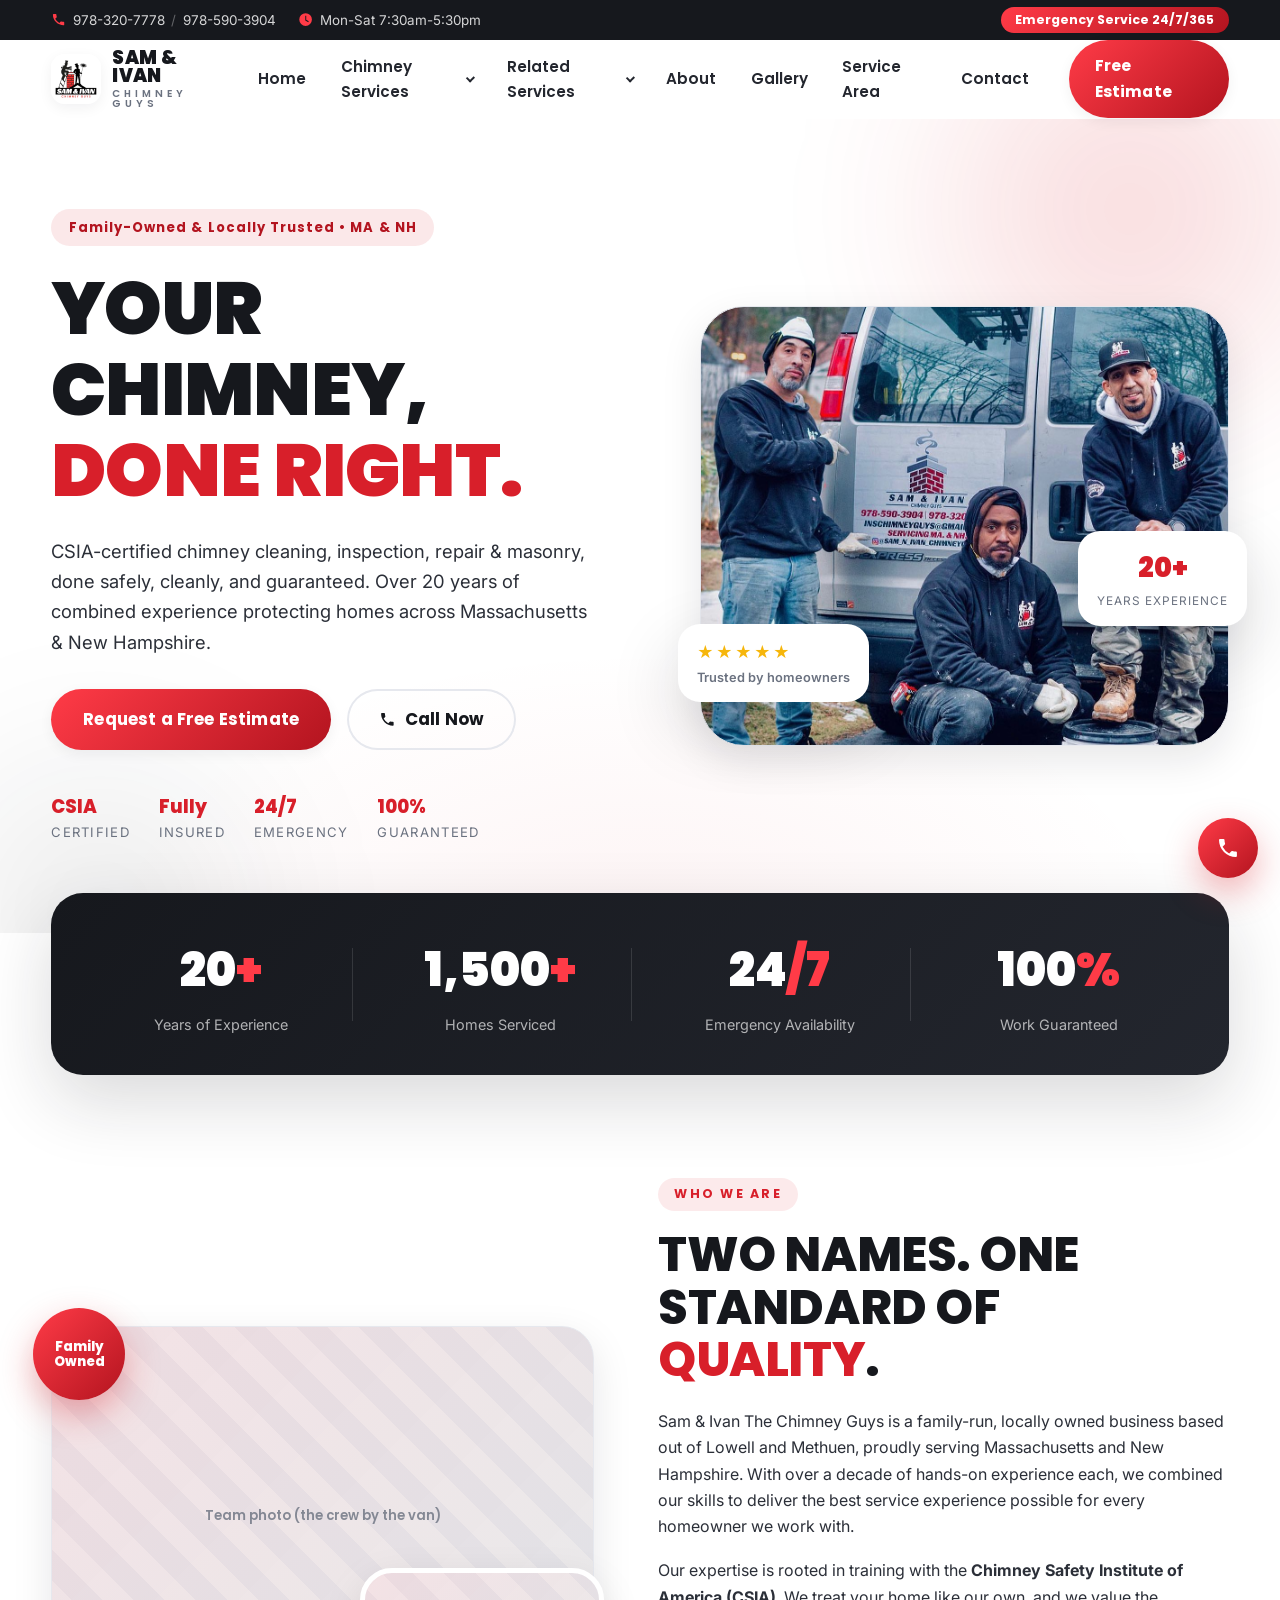
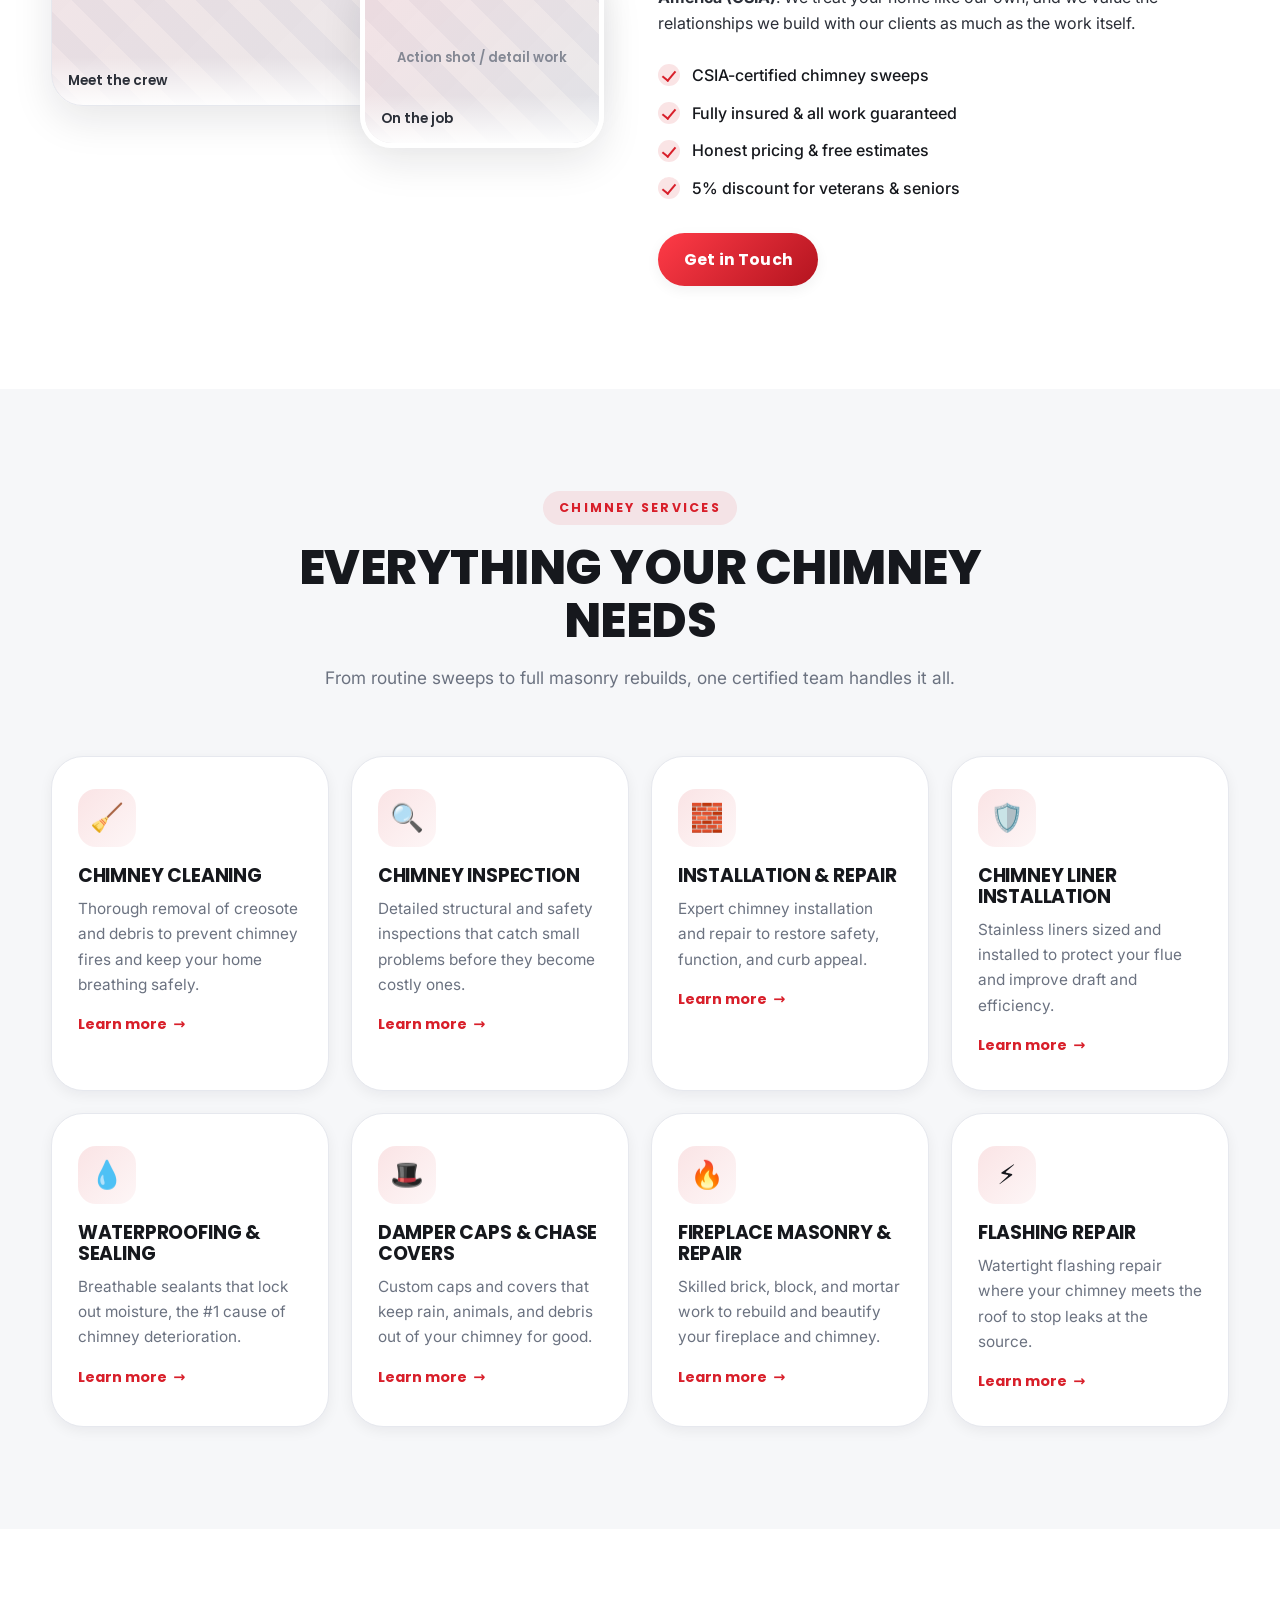
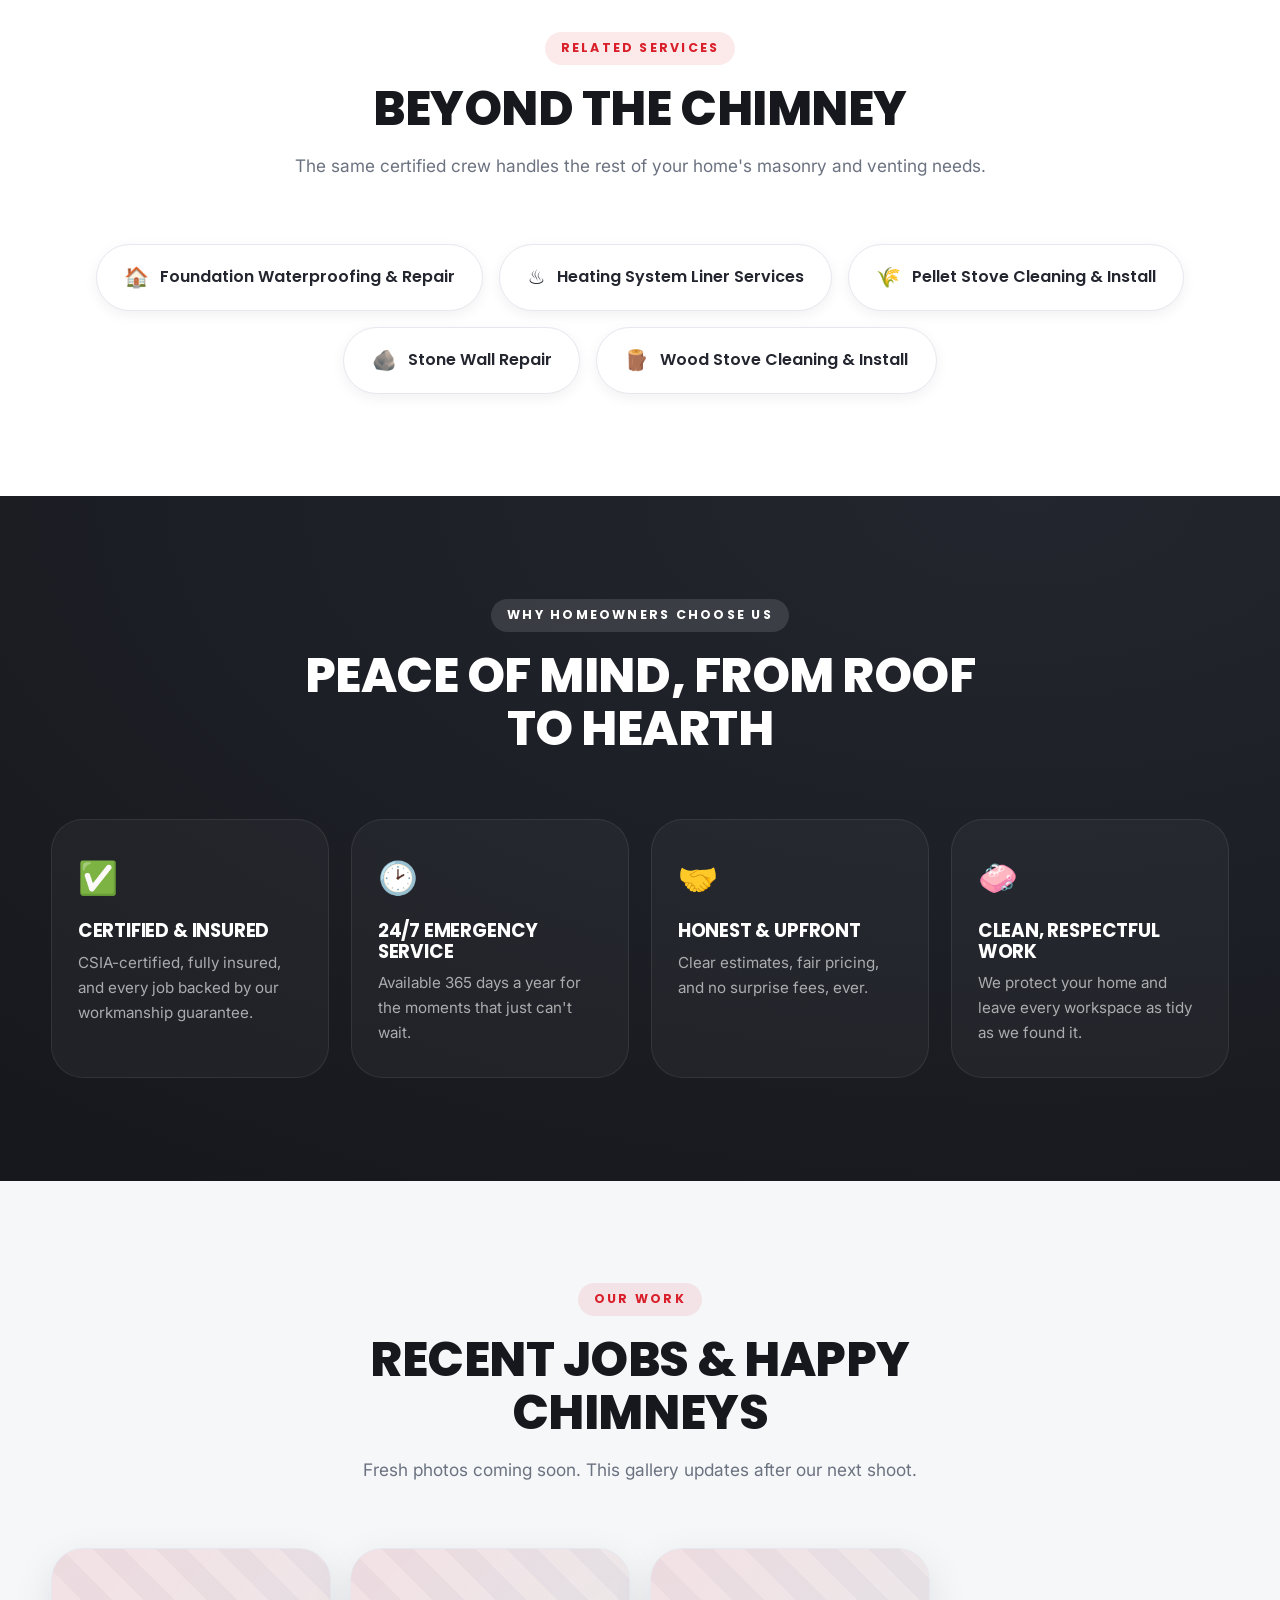
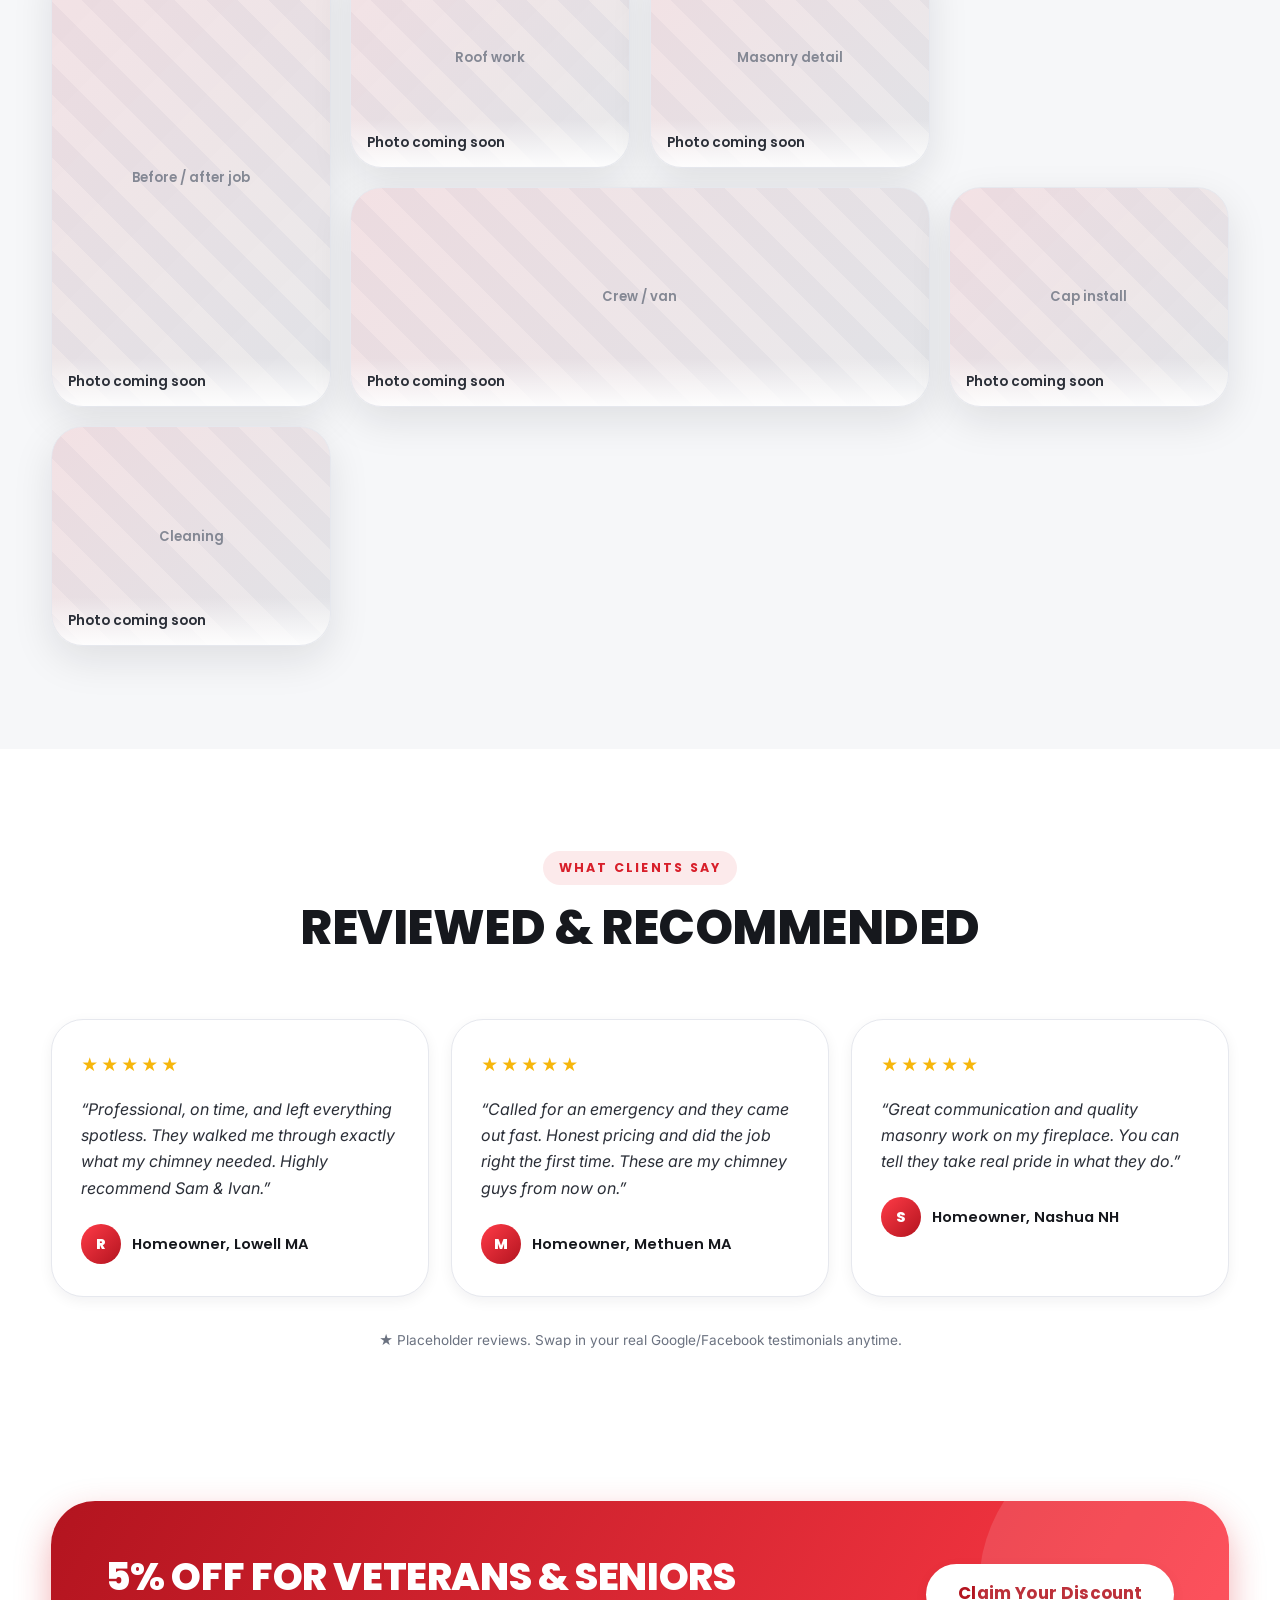
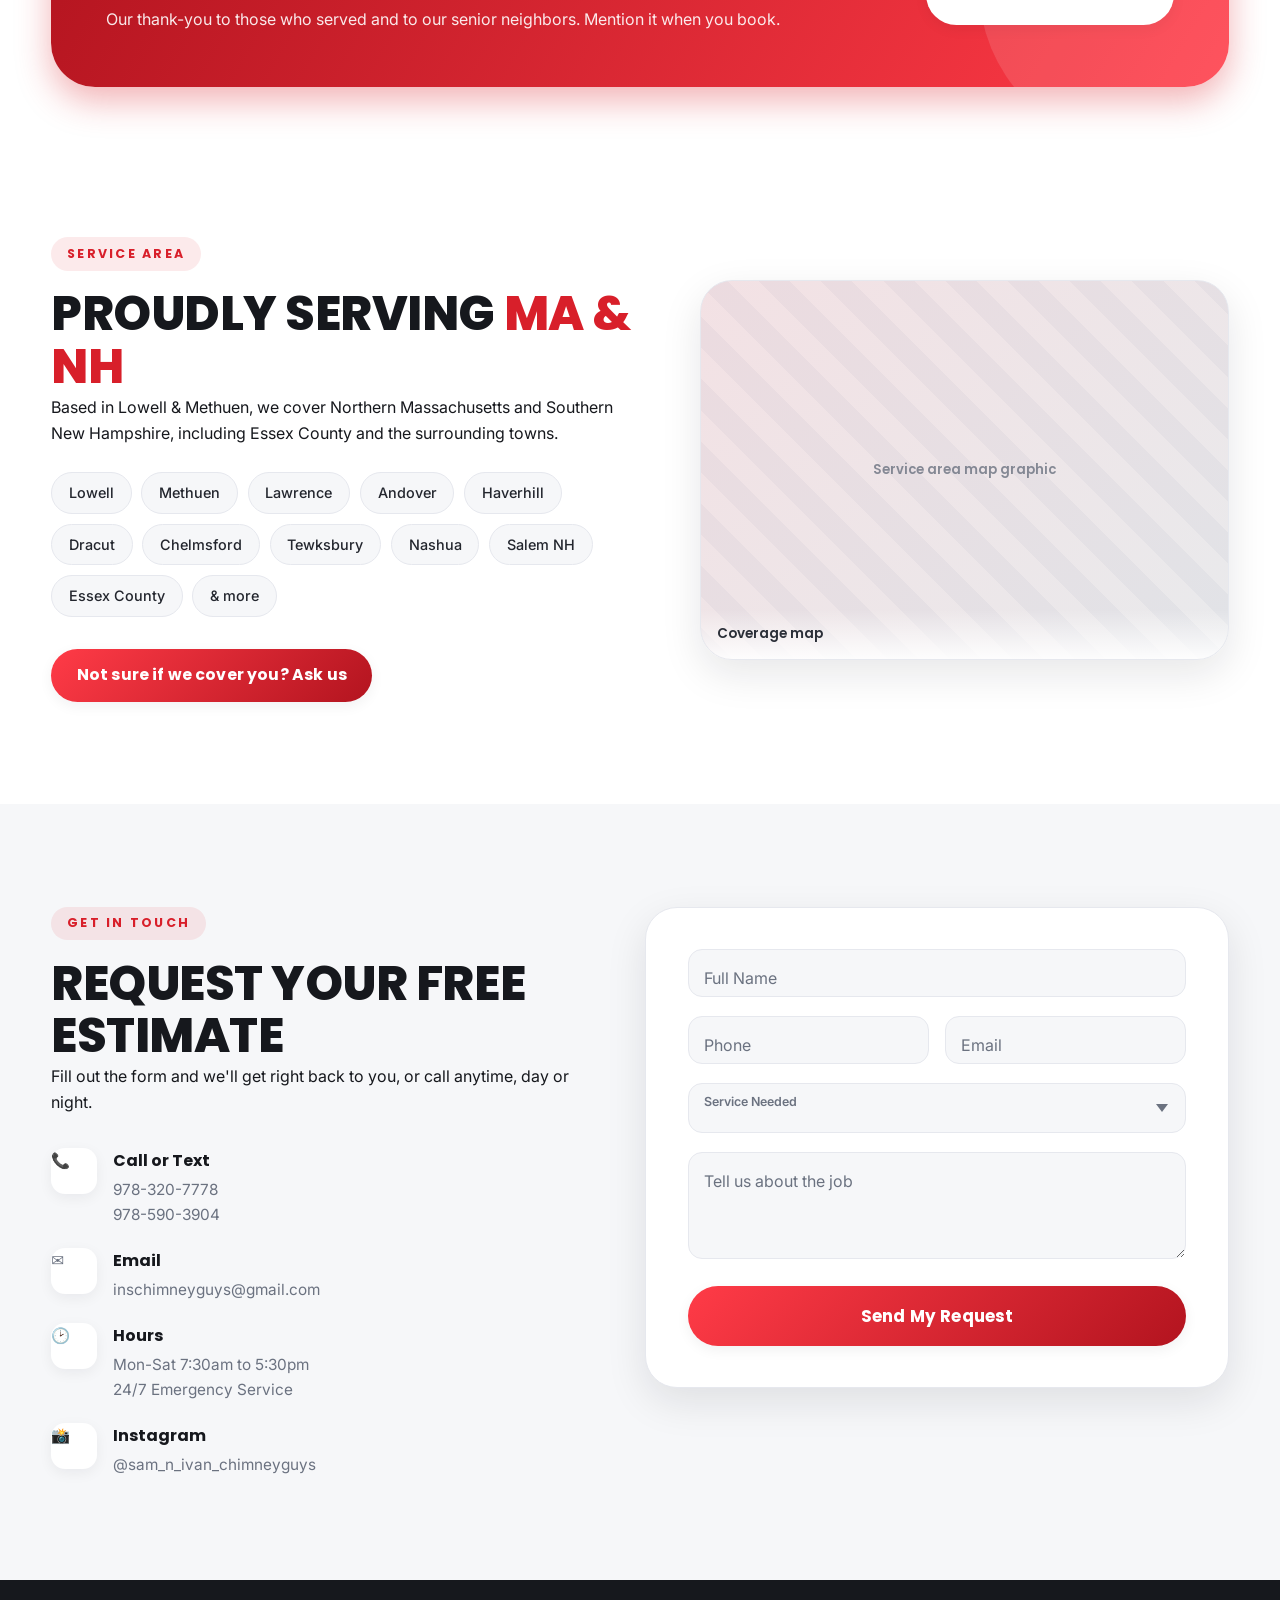
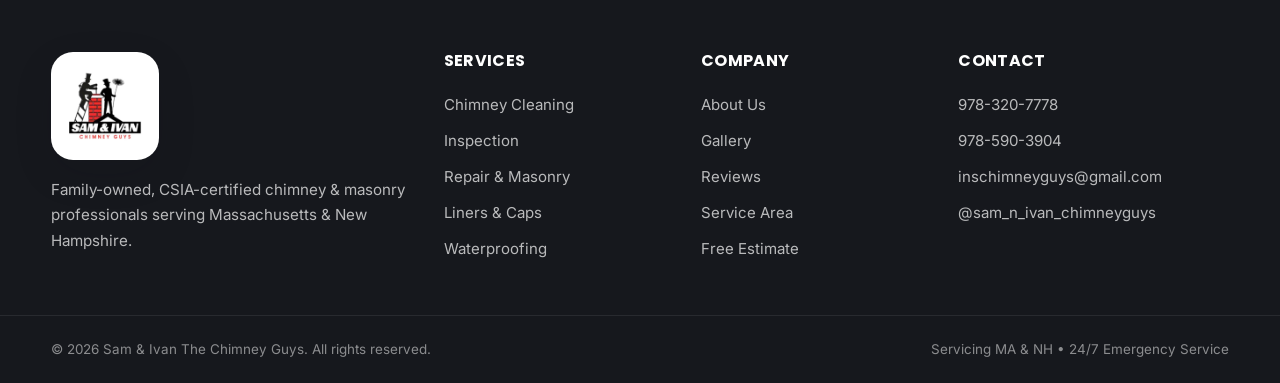
==== index.html @ 8d4c928c "Always open pages at the top (disable browser scroll restoration) Set history.scrollRestoration to m" ====
<!DOCTYPE html>
<html lang="en">
<head>
  <meta charset="UTF-8" />
  <meta name="viewport" content="width=device-width, initial-scale=1.0" />
  <title>Sam &amp; Ivan The Chimney Guys | Chimney Cleaning, Inspection &amp; Repair in MA &amp; NH</title>
  <meta name="description" content="Sam & Ivan The Chimney Guys is a family-owned, CSIA-certified chimney company offering cleaning, inspection, repair, liners, waterproofing & masonry across Massachusetts and New Hampshire. 24/7 emergency service. Free estimates." />
  <link rel="preconnect" href="https://fonts.googleapis.com" />
  <link rel="preconnect" href="https://fonts.gstatic.com" crossorigin />
  <link href="https://fonts.googleapis.com/css2?family=Poppins:wght@400;500;600;700;800;900&family=Inter:wght@400;500;600;700&display=swap" rel="stylesheet" />
  <link rel="stylesheet" href="styles.css?v=2" />
</head>
<body>

  <!-- ===== TOP UTILITY BAR ===== -->
  <div class="topbar" id="topbar">
    <div class="container topbar__inner">
      <div class="topbar__left">
        <span class="topbar__item"><svg viewBox="0 0 24 24" class="ico"><path d="M6.6 10.8a15.5 15.5 0 006.6 6.6l2.2-2.2a1 1 0 011-.24 11.3 11.3 0 003.5.56 1 1 0 011 1V20a1 1 0 01-1 1A17 17 0 013 4a1 1 0 011-1h3.5a1 1 0 011 1 11.3 11.3 0 00.56 3.5 1 1 0 01-.24 1z"/></svg>
          <a href="tel:19783207778">978-320-7778</a> <span class="topbar__sep">/</span> <a href="tel:19785903904">978-590-3904</a>
        </span>
        <span class="topbar__item topbar__hide"><svg viewBox="0 0 24 24" class="ico"><path d="M12 2a10 10 0 100 20 10 10 0 000-20zm1 10.4l4 2.3-.8 1.3-4.7-2.7V6h1.5z"/></svg>Mon-Sat 7:30am-5:30pm</span>
      </div>
      <div class="topbar__right">
        <span class="topbar__badge">Emergency Service 24/7/365</span>
      </div>
    </div>
  </div>

  <!-- ===== HEADER / NAV ===== -->
  <header class="header" id="header">
    <div class="container header__inner">
      <a href="#home" class="brand" aria-label="Sam and Ivan The Chimney Guys home">
        <img src="images/logo-badge.jpg" alt="Sam &amp; Ivan Chimney Guys logo" class="brand__logo" />
        <span class="brand__text">
          <span class="brand__name">SAM &amp; IVAN</span>
          <span class="brand__sub">CHIMNEY GUYS</span>
        </span>
      </a>

      <nav class="nav" id="nav">
        <ul class="nav__list">
          <li><a href="#home" class="nav__link">Home</a></li>
          <li class="has-dropdown">
            <a href="#services" class="nav__link">Chimney Services <span class="caret"></span></a>
            <div class="dropdown">
              <a href="services/chimney-cleaning.html">Chimney Cleaning</a>
              <a href="services/chimney-inspection.html">Chimney Inspection</a>
              <a href="services/chimney-installation-repair.html">Installation &amp; Repair</a>
              <a href="services/chimney-liner-installation.html">Chimney Liner Installation</a>
              <a href="services/chimney-waterproofing-sealing.html">Waterproofing &amp; Sealing</a>
              <a href="services/damper-caps-chase-covers.html">Damper Caps &amp; Chase Covers</a>
              <a href="services/fireplace-masonry-repair.html">Fireplace Masonry &amp; Repair</a>
              <a href="services/flashing-repair.html">Flashing Repair</a>
            </div>
          </li>
          <li class="has-dropdown">
            <a href="#related" class="nav__link">Related Services <span class="caret"></span></a>
            <div class="dropdown">
              <a href="services/foundation-waterproofing-repair.html">Foundation Waterproofing &amp; Repair</a>
              <a href="services/heating-system-liner-services.html">Heating System Liner Services</a>
              <a href="services/pellet-stove-cleaning-installation.html">Pellet Stove Cleaning &amp; Install</a>
              <a href="services/stone-wall-repair.html">Stone Wall Repair</a>
              <a href="services/wood-stove-cleaning-installation.html">Wood Stove Cleaning &amp; Install</a>
            </div>
          </li>
          <li><a href="#about" class="nav__link">About</a></li>
          <li><a href="#gallery" class="nav__link">Gallery</a></li>
          <li><a href="#areas" class="nav__link">Service Area</a></li>
          <li><a href="#contact" class="nav__link">Contact</a></li>
        </ul>
      </nav>

      <a href="#contact" class="btn btn--primary header__cta">Free Estimate</a>

      <button class="hamburger" id="hamburger" aria-label="Open menu" aria-expanded="false">
        <span></span><span></span><span></span>
      </button>
    </div>
  </header>

  <!-- ===== MOBILE MENU ===== -->
  <div class="mobile-menu" id="mobileMenu">
    <a href="#home">Home</a>
    <a href="#services">Chimney Services</a>
    <a href="#related">Related Services</a>
    <a href="#about">About</a>
    <a href="#gallery">Gallery</a>
    <a href="#areas">Service Area</a>
    <a href="#contact">Contact</a>
    <a href="tel:19783207778" class="mobile-menu__call">Call 978-320-7778</a>
  </div>

  <main>
    <!-- ===== HERO ===== -->
    <section class="hero" id="home">
      <div class="hero__bg" aria-hidden="true">
        <span class="hero__blob hero__blob--1"></span>
        <span class="hero__blob hero__blob--2"></span>
        <span class="hero__smoke"></span>
      </div>
      <div class="container hero__inner">
        <div class="hero__content reveal">
          <span class="hero__eyebrow">Family-Owned &amp; Locally Trusted • MA &amp; NH</span>
          <h1 class="hero__title">Your Chimney,<br /><span class="text-red">Done Right.</span></h1>
          <p class="hero__lead">
            CSIA-certified chimney cleaning, inspection, repair &amp; masonry, done safely,
            cleanly, and guaranteed. Over 20 years of combined experience protecting homes
            across Massachusetts &amp; New Hampshire.
          </p>
          <div class="hero__actions">
            <a href="#contact" class="btn btn--primary btn--lg">Request a Free Estimate</a>
            <a href="tel:19783207778" class="btn btn--ghost btn--lg">
              <svg viewBox="0 0 24 24" class="ico"><path d="M6.6 10.8a15.5 15.5 0 006.6 6.6l2.2-2.2a1 1 0 011-.24 11.3 11.3 0 003.5.56 1 1 0 011 1V20a1 1 0 01-1 1A17 17 0 013 4a1 1 0 011-1h3.5a1 1 0 011 1 11.3 11.3 0 00.56 3.5 1 1 0 01-.24 1z"/></svg>
              Call Now
            </a>
          </div>
          <div class="hero__trust">
            <div class="hero__trust-item"><strong>CSIA</strong><span>Certified</span></div>
            <div class="hero__trust-item"><strong>Fully</strong><span>Insured</span></div>
            <div class="hero__trust-item"><strong>24/7</strong><span>Emergency</span></div>
            <div class="hero__trust-item"><strong>100%</strong><span>Guaranteed</span></div>
          </div>
        </div>

        <div class="hero__visual reveal">
          <div class="hero__card image-frame" data-photo="Hero photo: crew on the roof / featured job"
               style="background-image:url('images/hero-crew.jpg'); background-size:cover; background-position:center;">
          </div>
          <div class="hero__float hero__float--rating">
            <span class="stars">★★★★★</span>
            <span>Trusted by homeowners</span>
          </div>
          <div class="hero__float hero__float--exp">
            <strong>20+</strong><span>Years Experience</span>
          </div>
        </div>
      </div>
    </section>

    <!-- ===== STATS BAR ===== -->
    <section class="stats">
      <div class="container stats__inner">
        <div class="stat reveal"><span class="stat__num" data-count="20">0</span><span class="stat__plus">+</span><p>Years of Experience</p></div>
        <div class="stat reveal"><span class="stat__num" data-count="1500">0</span><span class="stat__plus">+</span><p>Homes Serviced</p></div>
        <div class="stat reveal"><span class="stat__num" data-count="24">0</span><span class="stat__slash">/7</span><p>Emergency Availability</p></div>
        <div class="stat reveal"><span class="stat__num" data-count="100">0</span><span class="stat__plus">%</span><p>Work Guaranteed</p></div>
      </div>
    </section>

    <!-- ===== ABOUT ===== -->
    <section class="about section" id="about">
      <div class="container about__grid">
        <div class="about__media reveal">
          <div class="image-frame about__img-main" data-photo="Team photo (the crew by the van)">
            <span class="frame__label">Meet the crew</span>
          </div>
          <div class="image-frame about__img-sub" data-photo="Action shot / detail work">
            <span class="frame__label">On the job</span>
          </div>
          <div class="about__stamp">
            <span>Family<br />Owned</span>
          </div>
        </div>
        <div class="about__body reveal">
          <span class="eyebrow">Who We Are</span>
          <h2 class="section__title">Two names. One standard of <span class="text-red">quality</span>.</h2>
          <p>
            Sam &amp; Ivan The Chimney Guys is a family-run, locally owned business based out of
            Lowell and Methuen, proudly serving Massachusetts and New Hampshire. With over a
            decade of hands-on experience each, we combined our skills to deliver the best
            service experience possible for every homeowner we work with.
          </p>
          <p>
            Our expertise is rooted in training with the <strong>Chimney Safety Institute of
            America (CSIA)</strong>. We treat your home like our own, and we value the
            relationships we build with our clients as much as the work itself.
          </p>
          <ul class="about__list">
            <li><span class="check"></span> CSIA-certified chimney sweeps</li>
            <li><span class="check"></span> Fully insured &amp; all work guaranteed</li>
            <li><span class="check"></span> Honest pricing &amp; free estimates</li>
            <li><span class="check"></span> 5% discount for veterans &amp; seniors</li>
          </ul>
          <a href="#contact" class="btn btn--primary">Get in Touch</a>
        </div>
      </div>
    </section>

    <!-- ===== CHIMNEY SERVICES ===== -->
    <section class="services section section--tint" id="services">
      <div class="container">
        <div class="section__head reveal">
          <span class="eyebrow">Chimney Services</span>
          <h2 class="section__title">Everything your chimney needs</h2>
          <p class="section__sub">From routine sweeps to full masonry rebuilds, one certified team handles it all.</p>
        </div>
        <div class="cards">
          <a class="card reveal" href="services/chimney-cleaning.html">
            <div class="card__icon">🧹</div>
            <h3>Chimney Cleaning</h3>
            <p>Thorough removal of creosote and debris to prevent chimney fires and keep your home breathing safely.</p>
            <span class="card__more">Learn more</span>
          </a>
          <a class="card reveal" href="services/chimney-inspection.html">
            <div class="card__icon">🔍</div>
            <h3>Chimney Inspection</h3>
            <p>Detailed structural and safety inspections that catch small problems before they become costly ones.</p>
            <span class="card__more">Learn more</span>
          </a>
          <a class="card reveal" href="services/chimney-installation-repair.html">
            <div class="card__icon">🧱</div>
            <h3>Installation &amp; Repair</h3>
            <p>Expert chimney installation and repair to restore safety, function, and curb appeal.</p>
            <span class="card__more">Learn more</span>
          </a>
          <a class="card reveal" href="services/chimney-liner-installation.html">
            <div class="card__icon">🛡️</div>
            <h3>Chimney Liner Installation</h3>
            <p>Stainless liners sized and installed to protect your flue and improve draft and efficiency.</p>
            <span class="card__more">Learn more</span>
          </a>
          <a class="card reveal" href="services/chimney-waterproofing-sealing.html">
            <div class="card__icon">💧</div>
            <h3>Waterproofing &amp; Sealing</h3>
            <p>Breathable sealants that lock out moisture, the #1 cause of chimney deterioration.</p>
            <span class="card__more">Learn more</span>
          </a>
          <a class="card reveal" href="services/damper-caps-chase-covers.html">
            <div class="card__icon">🎩</div>
            <h3>Damper Caps &amp; Chase Covers</h3>
            <p>Custom caps and covers that keep rain, animals, and debris out of your chimney for good.</p>
            <span class="card__more">Learn more</span>
          </a>
          <a class="card reveal" href="services/fireplace-masonry-repair.html">
            <div class="card__icon">🔥</div>
            <h3>Fireplace Masonry &amp; Repair</h3>
            <p>Skilled brick, block, and mortar work to rebuild and beautify your fireplace and chimney.</p>
            <span class="card__more">Learn more</span>
          </a>
          <a class="card reveal" href="services/flashing-repair.html">
            <div class="card__icon">⚡</div>
            <h3>Flashing Repair</h3>
            <p>Watertight flashing repair where your chimney meets the roof to stop leaks at the source.</p>
            <span class="card__more">Learn more</span>
          </a>
        </div>
      </div>
    </section>

    <!-- ===== RELATED SERVICES ===== -->
    <section class="related section" id="related">
      <div class="container">
        <div class="section__head reveal">
          <span class="eyebrow">Related Services</span>
          <h2 class="section__title">Beyond the chimney</h2>
          <p class="section__sub">The same certified crew handles the rest of your home's masonry and venting needs.</p>
        </div>
        <div class="pills">
          <a href="services/foundation-waterproofing-repair.html" class="pill reveal"><span class="pill__ico">🏠</span> Foundation Waterproofing &amp; Repair</a>
          <a href="services/heating-system-liner-services.html" class="pill reveal"><span class="pill__ico">♨️</span> Heating System Liner Services</a>
          <a href="services/pellet-stove-cleaning-installation.html" class="pill reveal"><span class="pill__ico">🌾</span> Pellet Stove Cleaning &amp; Install</a>
          <a href="services/stone-wall-repair.html" class="pill reveal"><span class="pill__ico">🪨</span> Stone Wall Repair</a>
          <a href="services/wood-stove-cleaning-installation.html" class="pill reveal"><span class="pill__ico">🪵</span> Wood Stove Cleaning &amp; Install</a>
        </div>
      </div>
    </section>

    <!-- ===== WHY CHOOSE US ===== -->
    <section class="why section section--dark">
      <div class="container">
        <div class="section__head reveal">
          <span class="eyebrow eyebrow--light">Why Homeowners Choose Us</span>
          <h2 class="section__title section__title--light">Peace of mind, from roof to hearth</h2>
        </div>
        <div class="why__grid">
          <div class="why__item reveal">
            <div class="why__ico">✅</div><h3>Certified &amp; Insured</h3>
            <p>CSIA-certified, fully insured, and every job backed by our workmanship guarantee.</p>
          </div>
          <div class="why__item reveal">
            <div class="why__ico">🕑</div><h3>24/7 Emergency Service</h3>
            <p>Available 365 days a year for the moments that just can't wait.</p>
          </div>
          <div class="why__item reveal">
            <div class="why__ico">🤝</div><h3>Honest &amp; Upfront</h3>
            <p>Clear estimates, fair pricing, and no surprise fees, ever.</p>
          </div>
          <div class="why__item reveal">
            <div class="why__ico">🧼</div><h3>Clean, Respectful Work</h3>
            <p>We protect your home and leave every workspace as tidy as we found it.</p>
          </div>
        </div>
      </div>
    </section>

    <!-- ===== GALLERY ===== -->
    <section class="gallery section section--tint" id="gallery">
      <div class="container">
        <div class="section__head reveal">
          <span class="eyebrow">Our Work</span>
          <h2 class="section__title">Recent jobs &amp; happy chimneys</h2>
          <p class="section__sub">Fresh photos coming soon. This gallery updates after our next shoot.</p>
        </div>
        <div class="gallery__grid">
          <div class="image-frame gallery__item gallery__item--tall reveal" data-photo="Before / after job"><span class="frame__label">Photo coming soon</span></div>
          <div class="image-frame gallery__item reveal" data-photo="Roof work"><span class="frame__label">Photo coming soon</span></div>
          <div class="image-frame gallery__item reveal" data-photo="Masonry detail"><span class="frame__label">Photo coming soon</span></div>
          <div class="image-frame gallery__item gallery__item--wide reveal" data-photo="Crew / van"><span class="frame__label">Photo coming soon</span></div>
          <div class="image-frame gallery__item reveal" data-photo="Cap install"><span class="frame__label">Photo coming soon</span></div>
          <div class="image-frame gallery__item reveal" data-photo="Cleaning"><span class="frame__label">Photo coming soon</span></div>
        </div>
      </div>
    </section>

    <!-- ===== REVIEWS ===== -->
    <section class="reviews section" id="reviews">
      <div class="container">
        <div class="section__head reveal">
          <span class="eyebrow">What Clients Say</span>
          <h2 class="section__title">Reviewed &amp; recommended</h2>
        </div>
        <div class="reviews__grid">
          <blockquote class="review reveal">
            <span class="stars">★★★★★</span>
            <p>“Professional, on time, and left everything spotless. They walked me through exactly what my chimney needed. Highly recommend Sam &amp; Ivan.”</p>
            <footer><span class="review__avatar">R</span> Homeowner, Lowell MA</footer>
          </blockquote>
          <blockquote class="review reveal">
            <span class="stars">★★★★★</span>
            <p>“Called for an emergency and they came out fast. Honest pricing and did the job right the first time. These are my chimney guys from now on.”</p>
            <footer><span class="review__avatar">M</span> Homeowner, Methuen MA</footer>
          </blockquote>
          <blockquote class="review reveal">
            <span class="stars">★★★★★</span>
            <p>“Great communication and quality masonry work on my fireplace. You can tell they take real pride in what they do.”</p>
            <footer><span class="review__avatar">S</span> Homeowner, Nashua NH</footer>
          </blockquote>
        </div>
        <p class="reviews__note">★ Placeholder reviews. Swap in your real Google/Facebook testimonials anytime.</p>
      </div>
    </section>

    <!-- ===== OFFER BANNER ===== -->
    <section class="offer">
      <div class="container offer__inner reveal">
        <div class="offer__text">
          <h2>5% off for Veterans &amp; Seniors</h2>
          <p>Our thank-you to those who served and to our senior neighbors. Mention it when you book.</p>
        </div>
        <a href="#contact" class="btn btn--light btn--lg">Claim Your Discount</a>
      </div>
    </section>

    <!-- ===== SERVICE AREA ===== -->
    <section class="areas section" id="areas">
      <div class="container areas__grid">
        <div class="areas__body reveal">
          <span class="eyebrow">Service Area</span>
          <h2 class="section__title">Proudly serving <span class="text-red">MA &amp; NH</span></h2>
          <p>Based in Lowell &amp; Methuen, we cover Northern Massachusetts and Southern New Hampshire, including Essex County and the surrounding towns.</p>
          <div class="areas__tags">
            <span>Lowell</span><span>Methuen</span><span>Lawrence</span><span>Andover</span>
            <span>Haverhill</span><span>Dracut</span><span>Chelmsford</span><span>Tewksbury</span>
            <span>Nashua</span><span>Salem NH</span><span>Essex County</span><span>&amp; more</span>
          </div>
          <a href="#contact" class="btn btn--primary">Not sure if we cover you? Ask us</a>
        </div>
        <div class="areas__map reveal image-frame" data-photo="Service area map graphic">
          <span class="frame__label">Coverage map</span>
        </div>
      </div>
    </section>

    <!-- ===== CONTACT ===== -->
    <section class="contact section section--tint" id="contact">
      <div class="container contact__grid">
        <div class="contact__info reveal">
          <span class="eyebrow">Get In Touch</span>
          <h2 class="section__title">Request your free estimate</h2>
          <p>Fill out the form and we'll get right back to you, or call anytime, day or night.</p>
          <ul class="contact__list">
            <li>
              <span class="contact__ico">📞</span>
              <div><strong>Call or Text</strong><a href="tel:19783207778">978-320-7778</a><a href="tel:19785903904">978-590-3904</a></div>
            </li>
            <li>
              <span class="contact__ico">✉️</span>
              <div><strong>Email</strong><a href="mailto:inschimneyguys@gmail.com">inschimneyguys@gmail.com</a></div>
            </li>
            <li>
              <span class="contact__ico">🕑</span>
              <div><strong>Hours</strong><span>Mon-Sat 7:30am to 5:30pm</span><span>24/7 Emergency Service</span></div>
            </li>
            <li>
              <span class="contact__ico">📸</span>
              <div><strong>Instagram</strong><a href="https://instagram.com/sam_n_ivan_chimneyguys" target="_blank" rel="noopener">@sam_n_ivan_chimneyguys</a></div>
            </li>
          </ul>
        </div>

        <form class="contact__form reveal" id="estimateForm" novalidate>
          <div class="field">
            <input type="text" id="name" name="name" required placeholder=" " />
            <label for="name">Full Name</label>
          </div>
          <div class="field-row">
            <div class="field">
              <input type="tel" id="phone" name="phone" required placeholder=" " />
              <label for="phone">Phone</label>
            </div>
            <div class="field">
              <input type="email" id="email" name="email" placeholder=" " />
              <label for="email">Email</label>
            </div>
          </div>
          <div class="field">
            <select id="service" name="service" required>
              <option value="" disabled selected></option>
              <option>Chimney Cleaning</option>
              <option>Chimney Inspection</option>
              <option>Installation &amp; Repair</option>
              <option>Chimney Liner Installation</option>
              <option>Waterproofing &amp; Sealing</option>
              <option>Damper Caps &amp; Chase Covers</option>
              <option>Fireplace Masonry &amp; Repair</option>
              <option>Flashing Repair</option>
              <option>Related / Other Service</option>
              <option>Emergency Service</option>
            </select>
            <label for="service" class="label--select">Service Needed</label>
          </div>
          <div class="field">
            <textarea id="message" name="message" rows="4" placeholder=" "></textarea>
            <label for="message">Tell us about the job</label>
          </div>
          <button type="submit" class="btn btn--primary btn--lg btn--block">Send My Request</button>
          <p class="form__note" id="formNote" hidden>✅ Thanks! Your request is ready. We'll be in touch shortly.</p>
        </form>
      </div>
    </section>
  </main>

  <!-- ===== FOOTER ===== -->
  <footer class="footer">
    <div class="container footer__grid">
      <div class="footer__brand">
        <div class="footer__logo-tile">
          <img src="images/logo-badge.jpg" alt="Sam &amp; Ivan Chimney Guys logo" />
        </div>
        <p>Family-owned, CSIA-certified chimney &amp; masonry professionals serving Massachusetts &amp; New Hampshire.</p>
      </div>
      <div class="footer__col">
        <h4>Services</h4>
        <a href="#services">Chimney Cleaning</a>
        <a href="#services">Inspection</a>
        <a href="#services">Repair &amp; Masonry</a>
        <a href="#services">Liners &amp; Caps</a>
        <a href="#services">Waterproofing</a>
      </div>
      <div class="footer__col">
        <h4>Company</h4>
        <a href="#about">About Us</a>
        <a href="#gallery">Gallery</a>
        <a href="#reviews">Reviews</a>
        <a href="#areas">Service Area</a>
        <a href="#contact">Free Estimate</a>
      </div>
      <div class="footer__col">
        <h4>Contact</h4>
        <a href="tel:19783207778">978-320-7778</a>
        <a href="tel:19785903904">978-590-3904</a>
        <a href="mailto:inschimneyguys@gmail.com">inschimneyguys@gmail.com</a>
        <a href="https://instagram.com/sam_n_ivan_chimneyguys" target="_blank" rel="noopener">@sam_n_ivan_chimneyguys</a>
      </div>
    </div>
    <div class="footer__bar">
      <div class="container footer__bar-inner">
        <span>© <span id="year"></span> Sam &amp; Ivan The Chimney Guys. All rights reserved.</span>
        <span>Servicing MA &amp; NH • 24/7 Emergency Service</span>
      </div>
    </div>
  </footer>

  <!-- ===== FLOATING CALL BUTTON ===== -->
  <a href="tel:19783207778" class="fab" aria-label="Call Sam and Ivan">
    <svg viewBox="0 0 24 24" class="ico"><path d="M6.6 10.8a15.5 15.5 0 006.6 6.6l2.2-2.2a1 1 0 011-.24 11.3 11.3 0 003.5.56 1 1 0 011 1V20a1 1 0 01-1 1A17 17 0 013 4a1 1 0 011-1h3.5a1 1 0 011 1 11.3 11.3 0 00.56 3.5 1 1 0 01-.24 1z"/></svg>
  </a>

  <script src="script.js?v=2"></script>
</body>
</html>
---- styles.css ----
/* ============================================================
   Sam & Ivan The Chimney Guys — styles.css
   Palette: Red / White / Black. Rounded, smooth, modern.
   ============================================================ */

:root {
  --red: #d81f2a;
  --red-dark: #b3141f;
  --red-soft: #ff3b47;
  --ink: #16181d;
  --ink-2: #23262e;
  --charcoal: #2b2f38;
  --white: #ffffff;
  --paper: #f6f7f9;
  --paper-2: #eef0f4;
  --line: #e6e8ee;
  --muted: #6b7280;

  --shadow-sm: 0 4px 14px rgba(22, 24, 29, .06);
  --shadow-md: 0 14px 40px rgba(22, 24, 29, .10);
  --shadow-lg: 0 26px 70px rgba(22, 24, 29, .16);
  --shadow-red: 0 14px 34px rgba(216, 31, 42, .34);

  --r-sm: 14px;
  --r-md: 22px;
  --r-lg: 32px;
  --r-xl: 44px;
  --r-pill: 999px;

  --ease: cubic-bezier(.22, 1, .36, 1);
  --container: 1200px;
  --header-h: 78px;

  --font-head: "Poppins", system-ui, sans-serif;
  --font-body: "Inter", system-ui, sans-serif;
}

/* ---------- Reset ---------- */
* { margin: 0; padding: 0; box-sizing: border-box; }
html { scroll-behavior: smooth; scroll-padding-top: calc(var(--header-h) + 20px); -webkit-text-size-adjust: 100%; }
body {
  font-family: var(--font-body);
  color: var(--ink);
  background: var(--white);
  line-height: 1.65;
  overflow-x: hidden;
}
img { max-width: 100%; display: block; }
a { text-decoration: none; color: inherit; }
ul { list-style: none; }
h1, h2, h3, h4 { font-family: var(--font-head); line-height: 1.1; letter-spacing: -.01em; text-transform: uppercase; }
.container { width: min(var(--container), 92%); margin-inline: auto; }
.text-red { color: var(--red); }
.ico { width: 1em; height: 1em; fill: currentColor; flex: none; }

/* ---------- Buttons ---------- */
.btn {
  --btn-bg: var(--ink);
  position: relative;
  display: inline-flex;
  align-items: center;
  justify-content: center;
  gap: .55rem;
  font-family: var(--font-head);
  font-weight: 700;
  font-size: .98rem;
  letter-spacing: .01em;
  color: var(--white);
  background: var(--btn-bg);
  padding: .85rem 1.6rem;
  border: none;
  border-radius: var(--r-pill);
  cursor: pointer;
  overflow: hidden;
  isolation: isolate;
  transition: transform .35s var(--ease), box-shadow .35s var(--ease), background .35s var(--ease);
  box-shadow: var(--shadow-sm);
}
.btn::before {           /* shine sweep */
  content: "";
  position: absolute; inset: 0;
  background: linear-gradient(115deg, transparent 20%, rgba(255,255,255,.45) 50%, transparent 80%);
  transform: translateX(-130%);
  transition: transform .7s var(--ease);
  z-index: -1;
}
.btn:hover { transform: translateY(-3px); box-shadow: var(--shadow-md); }
.btn:hover::before { transform: translateX(130%); }
.btn:active { transform: translateY(-1px) scale(.99); }

.btn--primary { --btn-bg: linear-gradient(135deg, var(--red-soft), var(--red-dark)); }
.btn--primary:hover { box-shadow: var(--shadow-red); }
.btn--ghost {
  background: transparent; color: var(--ink);
  box-shadow: inset 0 0 0 2px var(--line);
}
.btn--ghost:hover { box-shadow: inset 0 0 0 2px var(--red); color: var(--red); }
.btn--light { background: var(--white); color: var(--red-dark); }
.btn--lg { padding: 1.05rem 2rem; font-size: 1.05rem; }
.btn--block { width: 100%; }

/* ---------- Top bar ---------- */
.topbar {
  background: var(--ink);
  color: rgba(255,255,255,.82);
  font-size: .84rem;
  transition: margin .4s var(--ease);
}
.topbar__inner { display: flex; align-items: center; justify-content: space-between; height: 40px; }
.topbar__left { display: flex; gap: 1.4rem; align-items: center; }
.topbar__item { display: inline-flex; align-items: center; gap: .4rem; }
.topbar__item .ico { color: var(--red-soft); font-size: .95rem; }
.topbar__item a:hover { color: var(--white); }
.topbar__sep { opacity: .4; }
.topbar__badge {
  background: linear-gradient(135deg, var(--red-soft), var(--red-dark));
  color: #fff; font-weight: 700; font-family: var(--font-head);
  padding: .28rem .9rem; border-radius: var(--r-pill); font-size: .78rem;
  animation: pulse 2.6s var(--ease) infinite;
}
@keyframes pulse { 0%,100% { box-shadow: 0 0 0 0 rgba(216,31,42,.5);} 50% { box-shadow: 0 0 0 8px rgba(216,31,42,0);} }

/* ---------- Header ---------- */
.header {
  position: sticky; top: 0; z-index: 100;
  background: rgba(255,255,255,.82);
  backdrop-filter: saturate(160%) blur(14px);
  -webkit-backdrop-filter: saturate(160%) blur(14px);
  border-bottom: 1px solid transparent;
  transition: box-shadow .4s var(--ease), background .4s var(--ease), border-color .4s var(--ease);
}
.header.scrolled { box-shadow: var(--shadow-sm); border-color: var(--line); background: rgba(255,255,255,.94); }
.header__inner { display: flex; align-items: center; gap: 1.2rem; height: var(--header-h); }

/* Brand */
.brand { display: inline-flex; align-items: center; gap: .7rem; }
.brand__logo { width: 50px; height: 50px; border-radius: 14px; object-fit: cover; box-shadow: var(--shadow-sm); transition: transform .4s var(--ease); }
.brand:hover .brand__logo { transform: rotate(-4deg) scale(1.05); }
.brand__mark {
  width: 42px; height: 42px; border-radius: 12px;
  background: linear-gradient(150deg, var(--red-soft), var(--red-dark));
  display: grid; place-items: center; box-shadow: var(--shadow-sm);
  position: relative; overflow: hidden;
}
.brand__mark::after { content:""; position:absolute; bottom:0; width:100%; height:42%; background: rgba(0,0,0,.18); }
.brand__brick {
  width: 20px; height: 24px; border-radius: 3px;
  background:
    repeating-linear-gradient(90deg, transparent 0 5px, rgba(255,255,255,.5) 5px 6px),
    repeating-linear-gradient(0deg, transparent 0 5px, rgba(255,255,255,.5) 5px 6px);
  box-shadow: inset 0 0 0 2px rgba(255,255,255,.7);
  position: relative; z-index: 1;
}
.brand__text { display: flex; flex-direction: column; line-height: 1; }
.brand__name { font-family: var(--font-head); font-weight: 900; font-size: 1.15rem; letter-spacing: .02em; color: var(--ink); }
.brand__sub { font-family: var(--font-head); font-weight: 600; font-size: .64rem; letter-spacing: .38em; color: var(--muted); margin-top: 3px; }

/* Nav */
.nav { margin-left: auto; }
.nav__list { display: flex; align-items: center; gap: .35rem; }
.nav__link {
  position: relative; display: inline-flex; align-items: center; gap: .35rem;
  font-family: var(--font-head); font-weight: 600; font-size: .95rem; color: var(--ink-2);
  padding: .55rem .9rem; border-radius: var(--r-pill);
  transition: color .3s var(--ease), background .3s var(--ease);
}
.nav__link:hover { color: var(--red); background: var(--paper); }
.caret { width: 7px; height: 7px; border-right: 2px solid currentColor; border-bottom: 2px solid currentColor; transform: rotate(45deg) translateY(-2px); transition: transform .3s var(--ease); }
.has-dropdown:hover .caret { transform: rotate(-135deg) translateY(-1px); }

/* Dropdown */
.has-dropdown { position: relative; }
.dropdown {
  position: absolute; top: calc(100% + 14px); left: 50%; transform: translateX(-50%) translateY(10px);
  min-width: 280px; background: var(--white);
  border-radius: var(--r-md); box-shadow: var(--shadow-lg);
  padding: .6rem; display: flex; flex-direction: column;
  opacity: 0; visibility: hidden; pointer-events: none;
  transition: opacity .3s var(--ease), transform .35s var(--ease), visibility .3s;
  border: 1px solid var(--line);
}
.dropdown::before { content:""; position:absolute; top:-16px; left:0; right:0; height:16px; }
.has-dropdown:hover .dropdown { opacity: 1; visibility: visible; pointer-events: auto; transform: translateX(-50%) translateY(0); }
.dropdown a {
  padding: .7rem .95rem; border-radius: var(--r-sm); font-weight: 500; font-size: .93rem; color: var(--ink-2);
  transition: background .25s var(--ease), color .25s var(--ease), padding-left .25s var(--ease);
}
.dropdown a:hover { background: var(--paper); color: var(--red); padding-left: 1.25rem; }

.header__cta { margin-left: .4rem; }

/* Hamburger */
.hamburger { display: none; flex-direction: column; gap: 5px; background: none; border: none; cursor: pointer; padding: 8px; margin-left: auto; }
.hamburger span { width: 26px; height: 3px; background: var(--ink); border-radius: 3px; transition: transform .35s var(--ease), opacity .3s var(--ease); }
.hamburger.open span:nth-child(1) { transform: translateY(8px) rotate(45deg); }
.hamburger.open span:nth-child(2) { opacity: 0; }
.hamburger.open span:nth-child(3) { transform: translateY(-8px) rotate(-45deg); }

/* Mobile menu */
.mobile-menu {
  position: fixed; top: var(--header-h); left: 0; right: 0; z-index: 99;
  background: var(--white); box-shadow: var(--shadow-lg);
  display: flex; flex-direction: column; padding: 1rem 6%;
  transform: translateY(-140%); transition: transform .45s var(--ease);
  border-radius: 0 0 var(--r-lg) var(--r-lg);
}
.mobile-menu.open { transform: translateY(0); }
.mobile-menu a { font-family: var(--font-head); font-weight: 600; padding: .95rem .4rem; border-bottom: 1px solid var(--line); color: var(--ink-2); transition: color .25s, padding-left .25s; }
.mobile-menu a:hover { color: var(--red); padding-left: 1rem; }
.mobile-menu__call { color: var(--red) !important; border-bottom: none !important; }

/* ============================================================
   Sections
   ============================================================ */
.section { padding: clamp(4rem, 8vw, 7rem) 0; }
.section--tint { background: var(--paper); }
.section--dark { background: radial-gradient(120% 120% at 80% 0%, var(--ink-2), var(--ink)); color: #fff; }
.section__head { text-align: center; max-width: 720px; margin: 0 auto clamp(2.5rem, 5vw, 4rem); }
.eyebrow {
  display: inline-block; font-family: var(--font-head); font-weight: 700; font-size: .78rem;
  letter-spacing: .18em; text-transform: uppercase; color: var(--red);
  background: rgba(216,31,42,.09); padding: .4rem 1rem; border-radius: var(--r-pill); margin-bottom: 1.1rem;
}
.eyebrow--light { color: #fff; background: rgba(255,255,255,.12); }
.section__title { font-size: clamp(1.9rem, 4vw, 3rem); font-weight: 800; color: var(--ink); }
.section__title--light { color: #fff; }
.section__sub { margin-top: 1rem; color: var(--muted); font-size: 1.08rem; }
.section--dark .section__sub { color: rgba(255,255,255,.7); }

/* ---------- Image frames (photo placeholders) ---------- */
.image-frame {
  position: relative; border-radius: var(--r-lg); overflow: hidden;
  background:
    linear-gradient(135deg, rgba(216,31,42,.10), rgba(22,24,29,.06)),
    repeating-linear-gradient(45deg, var(--paper-2) 0 22px, var(--paper) 22px 44px);
  background-size: cover, auto;
  box-shadow: var(--shadow-md);
  border: 1px solid var(--line);
  min-height: 220px;
  transition: transform .5s var(--ease), box-shadow .5s var(--ease);
}
/* When a real photo is supplied: set inline style background-image on the element */
.image-frame[style*="background-image"] { background-blend-mode: normal; }
.image-frame:hover { transform: scale(1.035) translateY(-4px); box-shadow: var(--shadow-lg); }
.frame__label {
  position: absolute; inset: auto 0 0 0; padding: .8rem 1rem;
  font-family: var(--font-head); font-weight: 600; font-size: .85rem; color: var(--charcoal);
  background: linear-gradient(0deg, rgba(255,255,255,.92), transparent);
}
.image-frame::after {
  content: attr(data-photo);
  position: absolute; inset: 0; display: grid; place-items: center; text-align: center;
  padding: 1.4rem; font-family: var(--font-head); font-weight: 600; font-size: .82rem; color: var(--muted);
  opacity: .8;
}
.image-frame[style*="background-image"]::after,
.image-frame[style*="background-image"] .frame__label { display: none; }

/* ============================================================
   Hero
   ============================================================ */
.hero { position: relative; padding: clamp(3rem, 7vw, 6rem) 0 clamp(4rem, 7vw, 6rem); overflow: hidden; }
.hero__bg { position: absolute; inset: 0; z-index: -1; }
.hero__blob { position: absolute; border-radius: 50%; filter: blur(60px); opacity: .5; }
.hero__blob--1 { width: 620px; height: 620px; top: -220px; right: -160px; background: radial-gradient(circle, rgba(216,31,42,.35), transparent 65%); animation: float1 14s ease-in-out infinite; }
.hero__blob--2 { width: 520px; height: 520px; bottom: -240px; left: -160px; background: radial-gradient(circle, rgba(22,24,29,.18), transparent 65%); animation: float2 17s ease-in-out infinite; }
.hero__smoke { position: absolute; inset: 0; background: radial-gradient(60% 50% at 50% 100%, rgba(216,31,42,.05), transparent 70%); }
@keyframes float1 { 0%,100%{ transform: translate(0,0);} 50%{ transform: translate(-30px, 30px);} }
@keyframes float2 { 0%,100%{ transform: translate(0,0);} 50%{ transform: translate(30px, -20px);} }

.hero__inner { display: grid; grid-template-columns: 1.05fr .95fr; gap: clamp(2rem, 5vw, 4rem); align-items: center; }
.hero__eyebrow {
  display: inline-block; font-family: var(--font-head); font-weight: 700; font-size: .82rem; letter-spacing: .08em;
  color: var(--red-dark); background: rgba(216,31,42,.10); padding: .5rem 1.1rem; border-radius: var(--r-pill); margin-bottom: 1.4rem;
}
.hero__title { font-size: clamp(2.6rem, 6vw, 4.6rem); font-weight: 900; color: var(--ink); }
.hero__lead { margin: 1.5rem 0 2rem; font-size: 1.15rem; color: var(--charcoal); max-width: 34rem; }
.hero__actions { display: flex; gap: 1rem; flex-wrap: wrap; }
.hero__trust { display: flex; gap: 1.8rem; margin-top: 2.6rem; flex-wrap: wrap; }
.hero__trust-item { display: flex; flex-direction: column; }
.hero__trust-item strong { font-family: var(--font-head); font-weight: 800; color: var(--red); font-size: 1.15rem; }
.hero__trust-item span { font-size: .82rem; color: var(--muted); text-transform: uppercase; letter-spacing: .1em; }

/* Hero visual */
.hero__visual { position: relative; }
.hero__card { min-height: 440px; border-radius: var(--r-xl); }
.hero__card--logo {
  background: #fff; border-radius: var(--r-xl); box-shadow: var(--shadow-lg);
  border: 1px solid var(--line); display: grid; place-items: center;
  padding: clamp(1.4rem, 3vw, 2.4rem); overflow: hidden;
  transition: transform .5s var(--ease), box-shadow .5s var(--ease);
}
.hero__card--logo:hover { transform: translateY(-6px) scale(1.02); box-shadow: var(--shadow-lg); }
.hero__logo { width: 100%; height: auto; border-radius: var(--r-md); }
.hero__float {
  position: absolute; background: var(--white); border-radius: var(--r-md); box-shadow: var(--shadow-lg);
  padding: .9rem 1.2rem; display: flex; flex-direction: column; gap: .1rem;
  animation: bob 4s ease-in-out infinite;
}
.hero__float--rating { left: -22px; bottom: 44px; }
.hero__float--rating .stars { color: #f6b60b; letter-spacing: 2px; }
.hero__float--rating span:last-child { font-size: .8rem; color: var(--muted); font-weight: 600; }
.hero__float--exp { right: -18px; bottom: 120px; text-align: center; animation-delay: -2s; }
.hero__float--exp strong { font-family: var(--font-head); font-size: 1.7rem; font-weight: 900; color: var(--red); }
.hero__float--exp span { font-size: .74rem; letter-spacing: .08em; text-transform: uppercase; color: var(--muted); }
@keyframes bob { 0%,100%{ transform: translateY(0);} 50%{ transform: translateY(-10px);} }

/* ============================================================
   Stats
   ============================================================ */
.stats { margin-top: -2.5rem; position: relative; z-index: 2; }
.stats__inner {
  background: linear-gradient(135deg, var(--ink), var(--ink-2));
  border-radius: var(--r-lg); box-shadow: var(--shadow-lg);
  display: grid; grid-template-columns: repeat(4, 1fr);
  padding: clamp(1.6rem, 3vw, 2.6rem); gap: 1rem; color: #fff;
}
.stat { text-align: center; position: relative; }
.stat:not(:last-child)::after { content:""; position:absolute; right:0; top:15%; height:70%; width:1px; background: rgba(255,255,255,.12); }
.stat__num, .stat__plus, .stat__slash { font-family: var(--font-head); font-weight: 900; font-size: clamp(2rem, 4vw, 2.9rem); color: #fff; }
.stat__plus, .stat__slash { color: var(--red-soft); }
.stat p { margin-top: .3rem; font-size: .9rem; color: rgba(255,255,255,.66); }

/* ============================================================
   About
   ============================================================ */
.about__grid { display: grid; grid-template-columns: 1fr 1.05fr; gap: clamp(2rem, 5vw, 4.5rem); align-items: center; }
.about__media { position: relative; padding-bottom: 2rem; }
.about__img-main { min-height: 380px; }
.about__img-sub { position: absolute; right: -10px; bottom: -10px; width: 45%; min-height: 180px; border: 5px solid var(--white); }
.about__stamp {
  position: absolute; top: -18px; left: -18px; width: 92px; height: 92px; border-radius: 50%;
  background: linear-gradient(135deg, var(--red-soft), var(--red-dark)); color: #fff;
  display: grid; place-items: center; text-align: center; font-family: var(--font-head); font-weight: 800;
  font-size: .82rem; line-height: 1.15; box-shadow: var(--shadow-red); animation: spinSlow 18s linear infinite;
}
@keyframes spinSlow { to { transform: rotate(360deg); } }
.about__body p { color: var(--charcoal); margin-bottom: 1.1rem; }
.about__body .section__title { margin-bottom: 1.3rem; }
.about__list { display: grid; gap: .7rem; margin: 1.6rem 0 2rem; }
.about__list li { display: flex; align-items: center; gap: .7rem; font-weight: 500; }
.check { width: 22px; height: 22px; border-radius: 50%; background: rgba(216,31,42,.12); position: relative; flex: none; }
.check::after { content:""; position:absolute; left: 7px; top: 4px; width: 6px; height: 11px; border-right: 2.5px solid var(--red); border-bottom: 2.5px solid var(--red); transform: rotate(40deg); }

/* ============================================================
   Cards (services)
   ============================================================ */
.cards { display: grid; grid-template-columns: repeat(4, 1fr); gap: 1.4rem; }
.card {
  background: var(--white); border-radius: var(--r-lg); padding: 2rem 1.6rem;
  box-shadow: var(--shadow-sm); border: 1px solid var(--line);
  transition: transform .45s var(--ease), box-shadow .45s var(--ease), border-color .45s var(--ease);
  position: relative; overflow: hidden;
}
.card::before {
  content:""; position:absolute; inset:0; border-radius: inherit; padding: 1.5px;
  background: linear-gradient(135deg, var(--red-soft), transparent 60%);
  -webkit-mask: linear-gradient(#000 0 0) content-box, linear-gradient(#000 0 0);
  -webkit-mask-composite: xor; mask-composite: exclude;
  opacity: 0; transition: opacity .4s var(--ease);
}
.card:hover { transform: translateY(-8px); box-shadow: var(--shadow-lg); }
.card:hover::before { opacity: 1; }
.card__icon {
  width: 58px; height: 58px; border-radius: 18px; display: grid; place-items: center; font-size: 1.7rem;
  background: linear-gradient(135deg, rgba(216,31,42,.12), rgba(216,31,42,.04));
  margin-bottom: 1.2rem; transition: transform .45s var(--ease);
}
.card:hover .card__icon { transform: scale(1.12) rotate(-6deg); }
.card h3 { font-size: 1.18rem; margin-bottom: .55rem; color: var(--ink); }
.card p { color: var(--muted); font-size: .96rem; }

/* ============================================================
   Related (pills)
   ============================================================ */
.pills { display: flex; flex-wrap: wrap; gap: 1rem; justify-content: center; }
.pill {
  display: inline-flex; align-items: center; gap: .7rem; font-family: var(--font-head); font-weight: 600;
  background: var(--white); border: 1px solid var(--line); border-radius: var(--r-pill);
  padding: 1rem 1.7rem; box-shadow: var(--shadow-sm); color: var(--ink-2);
  transition: transform .35s var(--ease), box-shadow .35s var(--ease), background .35s var(--ease), color .35s var(--ease);
}
.pill__ico { font-size: 1.25rem; }
.pill:hover { transform: translateY(-5px); background: linear-gradient(135deg, var(--red-soft), var(--red-dark)); color: #fff; box-shadow: var(--shadow-red); }

/* ============================================================
   Why (dark)
   ============================================================ */
.why__grid { display: grid; grid-template-columns: repeat(4, 1fr); gap: 1.4rem; }
.why__item {
  background: rgba(255,255,255,.04); border: 1px solid rgba(255,255,255,.08);
  border-radius: var(--r-lg); padding: 2rem 1.6rem;
  transition: transform .45s var(--ease), background .45s var(--ease), border-color .45s var(--ease);
}
.why__item:hover { transform: translateY(-8px); background: rgba(255,255,255,.07); border-color: rgba(216,31,42,.5); }
.why__ico { font-size: 2rem; margin-bottom: 1rem; }
.why__item h3 { color: #fff; font-size: 1.16rem; margin-bottom: .5rem; }
.why__item p { color: rgba(255,255,255,.62); font-size: .95rem; }

/* ============================================================
   Gallery
   ============================================================ */
.gallery__grid { display: grid; grid-template-columns: repeat(4, 1fr); grid-auto-rows: 220px; gap: 1.2rem; }
.gallery__item { min-height: 0; height: 100%; }
.gallery__item--tall { grid-row: span 2; }
.gallery__item--wide { grid-column: span 2; }

/* ============================================================
   Reviews
   ============================================================ */
.reviews__grid { display: grid; grid-template-columns: repeat(3, 1fr); gap: 1.4rem; }
.review {
  background: var(--white); border: 1px solid var(--line); border-radius: var(--r-lg);
  padding: 2rem 1.8rem; box-shadow: var(--shadow-sm);
  transition: transform .45s var(--ease), box-shadow .45s var(--ease);
}
.review:hover { transform: translateY(-6px); box-shadow: var(--shadow-md); }
.review .stars { color: #f6b60b; letter-spacing: 3px; font-size: 1.05rem; }
.review p { margin: 1rem 0 1.4rem; color: var(--charcoal); font-style: italic; }
.review footer { display: flex; align-items: center; gap: .7rem; font-weight: 600; font-family: var(--font-head); color: var(--ink); font-size: .92rem; }
.review__avatar { width: 40px; height: 40px; border-radius: 50%; display: grid; place-items: center; color: #fff; font-weight: 800; background: linear-gradient(135deg, var(--red-soft), var(--red-dark)); }
.reviews__note { text-align: center; color: var(--muted); font-size: .85rem; margin-top: 2rem; }

/* ============================================================
   Offer banner
   ============================================================ */
.offer { padding: clamp(2rem, 4vw, 3rem) 0; }
.offer__inner {
  background: linear-gradient(120deg, var(--red-dark), var(--red-soft));
  border-radius: var(--r-xl); box-shadow: var(--shadow-red);
  padding: clamp(2rem, 5vw, 3.4rem); display: flex; align-items: center; justify-content: space-between;
  gap: 1.6rem; flex-wrap: wrap; color: #fff; position: relative; overflow: hidden;
}
.offer__inner::after { content:""; position:absolute; top:-40%; right:-6%; width: 320px; height: 320px; border-radius: 50%; background: rgba(255,255,255,.12); }
.offer__text h2 { color: #fff; font-size: clamp(1.6rem, 3.5vw, 2.4rem); font-weight: 800; }
.offer__text p { color: rgba(255,255,255,.9); margin-top: .5rem; }

/* ============================================================
   Areas
   ============================================================ */
.areas__grid { display: grid; grid-template-columns: 1.05fr .95fr; gap: clamp(2rem, 5vw, 4rem); align-items: center; }
.areas__tags { display: flex; flex-wrap: wrap; gap: .6rem; margin: 1.6rem 0 2rem; }
.areas__tags span {
  background: var(--paper); border: 1px solid var(--line); border-radius: var(--r-pill);
  padding: .5rem 1.05rem; font-size: .9rem; font-weight: 500; color: var(--ink-2);
  transition: background .3s var(--ease), color .3s var(--ease), transform .3s var(--ease);
}
.areas__tags span:hover { background: var(--red); color: #fff; transform: translateY(-2px); }
.areas__map { min-height: 380px; }

/* ============================================================
   Contact
   ============================================================ */
.contact__grid { display: grid; grid-template-columns: 1fr 1.1fr; gap: clamp(2rem, 5vw, 4rem); align-items: start; }
.contact__list { display: grid; gap: 1.3rem; margin-top: 2rem; }
.contact__list li { display: flex; gap: 1rem; align-items: flex-start; }
.contact__ico { width: 46px; height: 46px; border-radius: 14px; display: grid; place-items: center; font-size: 1.25rem; background: var(--white); box-shadow: var(--shadow-sm); flex: none; }
.contact__list strong { display: block; font-family: var(--font-head); color: var(--ink); margin-bottom: .15rem; }
.contact__list a, .contact__list span { display: block; color: var(--muted); font-size: .96rem; }
.contact__list a:hover { color: var(--red); }

/* Form */
.contact__form {
  background: var(--white); border-radius: var(--r-lg); box-shadow: var(--shadow-md);
  padding: clamp(1.8rem, 4vw, 2.6rem); border: 1px solid var(--line);
}
.field { position: relative; margin-bottom: 1.2rem; }
.field-row { display: grid; grid-template-columns: 1fr 1fr; gap: 1rem; }
.field input, .field textarea, .field select {
  width: 100%; font-family: var(--font-body); font-size: 1rem; color: var(--ink);
  background: var(--paper); border: 1.5px solid var(--line); border-radius: var(--r-sm);
  padding: 1.1rem 1rem .5rem; transition: border-color .3s var(--ease), box-shadow .3s var(--ease), background .3s var(--ease);
  resize: vertical;
}
.field select { padding-top: 1.25rem; appearance: none; background-image: url("data:image/svg+xml,%3Csvg xmlns='http://www.w3.org/2000/svg' width='12' height='8' viewBox='0 0 12 8'%3E%3Cpath fill='%236b7280' d='M6 8 0 0h12z'/%3E%3C/svg%3E"); background-repeat: no-repeat; background-position: right 1.1rem center; }
.field label {
  position: absolute; left: 1rem; top: 1rem; color: var(--muted); font-size: 1rem; pointer-events: none;
  transition: transform .25s var(--ease), color .25s var(--ease), font-size .25s var(--ease);
  transform-origin: left;
}
.field input:focus, .field textarea:focus, .field select:focus { outline: none; border-color: var(--red); background: #fff; box-shadow: 0 0 0 4px rgba(216,31,42,.10); }
.field input:focus + label, .field input:not(:placeholder-shown) + label,
.field textarea:focus + label, .field textarea:not(:placeholder-shown) + label,
.field select:focus + label, .label--select { transform: translateY(-.65rem) scale(.78); color: var(--red); font-weight: 600; }
.form__note { margin-top: 1rem; color: var(--red-dark); font-weight: 600; text-align: center; }

/* ============================================================
   Footer
   ============================================================ */
.footer { background: var(--ink); color: rgba(255,255,255,.7); padding-top: clamp(3rem, 6vw, 4.5rem); }
.footer__grid { display: grid; grid-template-columns: 1.6fr 1fr 1fr 1.2fr; gap: 2rem; padding-bottom: 3rem; }
.footer__logo-tile {
  width: 108px; height: 108px; background: #fff; border-radius: var(--r-md);
  display: grid; place-items: center; padding: 10px; box-shadow: var(--shadow-md);
  transition: transform .4s var(--ease);
}
.footer__logo-tile:hover { transform: translateY(-4px) rotate(-2deg); }
.footer__logo-tile img { width: 100%; height: 100%; object-fit: contain; border-radius: 10px; }
.footer__brand p { margin-top: 1.1rem; max-width: 24rem; font-size: .95rem; }
.footer__col h4 { color: #fff; font-size: 1rem; margin-bottom: 1.1rem; letter-spacing: .02em; }
.footer__col a { display: block; padding: .35rem 0; font-size: .94rem; transition: color .25s var(--ease), padding-left .25s var(--ease); }
.footer__col a:hover { color: var(--red-soft); padding-left: .4rem; }
.footer__bar { border-top: 1px solid rgba(255,255,255,.08); padding: 1.4rem 0; }
.footer__bar-inner { display: flex; justify-content: space-between; gap: 1rem; flex-wrap: wrap; font-size: .84rem; color: rgba(255,255,255,.5); }

/* ============================================================
   Floating call button
   ============================================================ */
.fab {
  position: fixed; right: 22px; bottom: 22px; z-index: 90;
  width: 60px; height: 60px; border-radius: 50%;
  background: linear-gradient(135deg, var(--red-soft), var(--red-dark)); color: #fff;
  display: grid; place-items: center; font-size: 1.5rem; box-shadow: var(--shadow-red);
  transition: transform .35s var(--ease); animation: pulse 2.6s var(--ease) infinite;
}
.fab:hover { transform: scale(1.12) rotate(8deg); }

/* ============================================================
   Scroll reveal
   ============================================================ */
.reveal { opacity: 0; transform: translateY(38px); transition: opacity .8s var(--ease), transform .8s var(--ease); }
.reveal.in { opacity: 1; transform: none; }
.cards .reveal.in, .why__grid .reveal.in, .reviews__grid .reveal.in, .pills .reveal.in { transition-delay: var(--d, 0s); }

@media (prefers-reduced-motion: reduce) {
  * { animation: none !important; scroll-behavior: auto; }
  .reveal { opacity: 1; transform: none; }
}

/* ============================================================
   Responsive
   ============================================================ */
@media (max-width: 1024px) {
  .cards, .why__grid { grid-template-columns: repeat(2, 1fr); }
  .gallery__grid { grid-template-columns: repeat(2, 1fr); }
  .hero__inner { grid-template-columns: 1fr; }
  .hero__visual { order: -1; max-width: 520px; }
  .hero__card { min-height: 320px; }
  .reviews__grid { grid-template-columns: 1fr; }
  .footer__grid { grid-template-columns: 1fr 1fr; }
}
@media (max-width: 980px) {
  .nav, .header__cta { display: none; }
  .hamburger { display: flex; }
  .about__grid, .areas__grid, .contact__grid { grid-template-columns: 1fr; }
  .about__img-sub { position: relative; right: 0; bottom: 0; width: 100%; margin-top: 1rem; }
  .stats__inner { grid-template-columns: repeat(2, 1fr); gap: 1.6rem 1rem; }
  .stat:nth-child(2)::after, .stat:not(:last-child)::after { display: none; }
  .topbar__hide { display: none; }
}
@media (max-width: 560px) {
  .cards, .why__grid, .gallery__grid { grid-template-columns: 1fr; }
  .gallery__item--wide, .gallery__item--tall { grid-column: auto; grid-row: auto; }
  .footer__grid { grid-template-columns: 1fr; }
  .hero__actions { flex-direction: column; }
  .hero__actions .btn { width: 100%; }
  .offer__inner { flex-direction: column; text-align: center; }
  .field-row { grid-template-columns: 1fr; }
  .topbar__badge { display: none; }
}

/* ============================================================
   Service landing pages (subpages)
   ============================================================ */
.dropdown a.is-current { color: var(--red); background: var(--paper); }

/* Card "learn more" link on the homepage service cards */
.card__more {
  display: inline-flex; align-items: center; gap: .4rem; margin-top: 1rem;
  font-family: var(--font-head); font-weight: 700; font-size: .9rem; color: var(--red);
  transition: gap .3s var(--ease);
}
.card__more::after { content: "→"; transition: transform .3s var(--ease); }
.card:hover .card__more { gap: .7rem; }
.card:hover .card__more::after { transform: translateX(3px); }

/* Service hero */
.service-hero {
  position: relative; overflow: hidden;
  padding: clamp(2.4rem, 6vw, 4rem) 0 clamp(2.4rem, 5vw, 3.2rem);
  background: radial-gradient(120% 130% at 88% -10%, rgba(216,31,42,.12), transparent 55%), var(--paper);
}
.service-hero__grid { display: grid; grid-template-columns: 1.1fr .9fr; gap: clamp(2rem, 5vw, 3.5rem); align-items: center; }
.service-hero h1 { font-size: clamp(2.1rem, 5vw, 3.3rem); font-weight: 900; color: var(--ink); }
.service-hero__lead { margin: 1.1rem 0 1.8rem; font-size: 1.12rem; color: var(--charcoal); max-width: 34rem; }
.service-hero__img { min-height: 340px; }
.service-hero .hero__actions { margin-top: 0; }

/* Breadcrumb */
.breadcrumb { display: flex; flex-wrap: wrap; gap: .45rem; align-items: center; font-size: .84rem; color: var(--muted); margin-bottom: 1.1rem; font-family: var(--font-head); font-weight: 500; }
.breadcrumb a { color: var(--muted); transition: color .25s var(--ease); }
.breadcrumb a:hover { color: var(--red); }
.breadcrumb .sep { opacity: .5; }
.breadcrumb .current { color: var(--red); }

/* Body layout */
.service-body { padding: clamp(3rem, 6vw, 5rem) 0; }
.service-layout { display: grid; grid-template-columns: 1fr 330px; gap: clamp(2rem, 4vw, 3.5rem); align-items: start; }
.service-main h2 { font-size: clamp(1.5rem, 3vw, 2rem); color: var(--ink); margin: 2.6rem 0 .4rem; }
.service-main h2:first-child { margin-top: 0; }
.service-main > p { color: var(--charcoal); margin-top: 1rem; }

.feature-cards { display: grid; grid-template-columns: 1fr 1fr; gap: 1.2rem; margin-top: 1.6rem; }
.feature-card { background: var(--white); border: 1px solid var(--line); border-radius: var(--r-lg); padding: 1.6rem; box-shadow: var(--shadow-sm); transition: transform .4s var(--ease), box-shadow .4s var(--ease); }
.feature-card:hover { transform: translateY(-6px); box-shadow: var(--shadow-md); }
.feature-card .ico-badge { width: 46px; height: 46px; border-radius: 14px; display: grid; place-items: center; font-size: 1.3rem; background: linear-gradient(135deg, rgba(216,31,42,.12), rgba(216,31,42,.04)); margin-bottom: .9rem; }
.feature-card h3 { font-size: 1.08rem; color: var(--ink); margin-bottom: .35rem; }
.feature-card p { color: var(--muted); font-size: .94rem; }

.signs-list { display: grid; gap: .7rem; margin-top: 1.5rem; }
.signs-list li { display: flex; gap: .75rem; align-items: flex-start; background: var(--paper); border: 1px solid var(--line); border-radius: var(--r-md); padding: .9rem 1.1rem; font-weight: 500; color: var(--ink-2); }
.signs-list .check { margin-top: 1px; flex: none; }

.steps { counter-reset: step; display: grid; gap: 1.1rem; margin-top: 1.6rem; }
.step { position: relative; padding-left: 3.6rem; }
.step::before { counter-increment: step; content: counter(step); position: absolute; left: 0; top: 0; width: 2.5rem; height: 2.5rem; border-radius: 50%; background: linear-gradient(135deg, var(--red-soft), var(--red-dark)); color: #fff; font-family: var(--font-head); font-weight: 800; display: grid; place-items: center; box-shadow: var(--shadow-red); }
.step h3 { font-size: 1.05rem; color: var(--ink); margin-bottom: .15rem; }
.step p { color: var(--muted); font-size: .95rem; }

/* Sidebar */
.service-aside { position: sticky; top: calc(var(--header-h) + 18px); display: grid; gap: 1.3rem; }
.aside-card { border-radius: var(--r-lg); padding: 1.7rem; box-shadow: var(--shadow-md); }
.aside-card--cta { background: linear-gradient(135deg, var(--ink), var(--ink-2)); color: #fff; }
.aside-card--cta h3 { color: #fff; font-size: 1.25rem; margin-bottom: .5rem; }
.aside-card--cta p { color: rgba(255,255,255,.7); font-size: .94rem; margin-bottom: 1.2rem; }
.aside-card--cta .btn { width: 100%; }
.aside-card--cta .aside-phone { display: block; text-align: center; margin-top: .9rem; font-family: var(--font-head); font-weight: 700; color: #fff; font-size: 1.05rem; }
.aside-card--cta .aside-phone:hover { color: var(--red-soft); }
.aside-card--links { background: #fff; border: 1px solid var(--line); }
.aside-card--links h3 { font-size: 1.02rem; color: var(--ink); margin-bottom: .9rem; }
.aside-links { display: grid; gap: .15rem; }
.aside-links a { padding: .6rem .8rem; border-radius: var(--r-sm); color: var(--ink-2); font-weight: 500; font-size: .92rem; transition: background .25s var(--ease), color .25s var(--ease), padding-left .25s var(--ease); }
.aside-links a:hover { background: var(--paper); color: var(--red); padding-left: 1.1rem; }
.aside-links a.is-current { background: rgba(216,31,42,.08); color: var(--red); font-weight: 600; }

@media (max-width: 900px) {
  .service-hero__grid { grid-template-columns: 1fr; }
  .service-hero__img { order: -1; }
  .service-layout { grid-template-columns: 1fr; }
  .service-aside { position: static; }
}
@media (max-width: 560px) {
  .feature-cards { grid-template-columns: 1fr; }
}
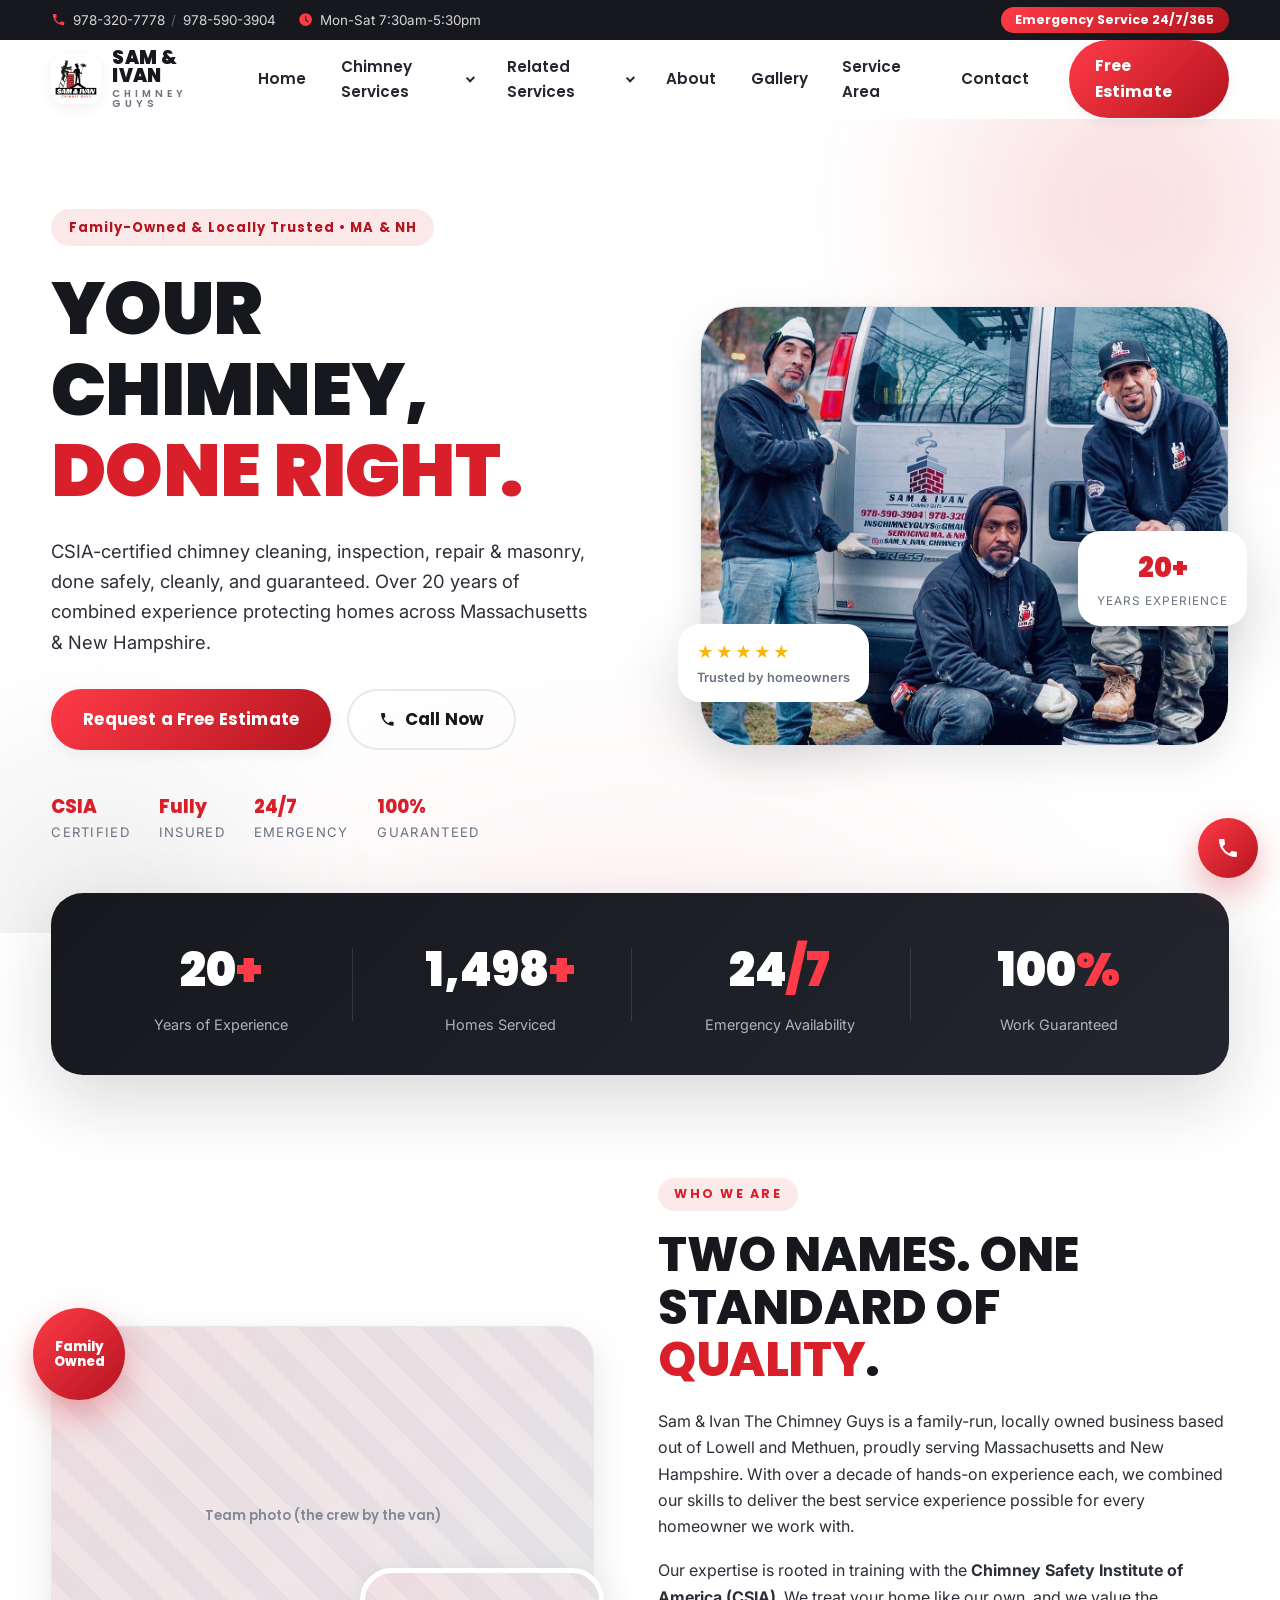
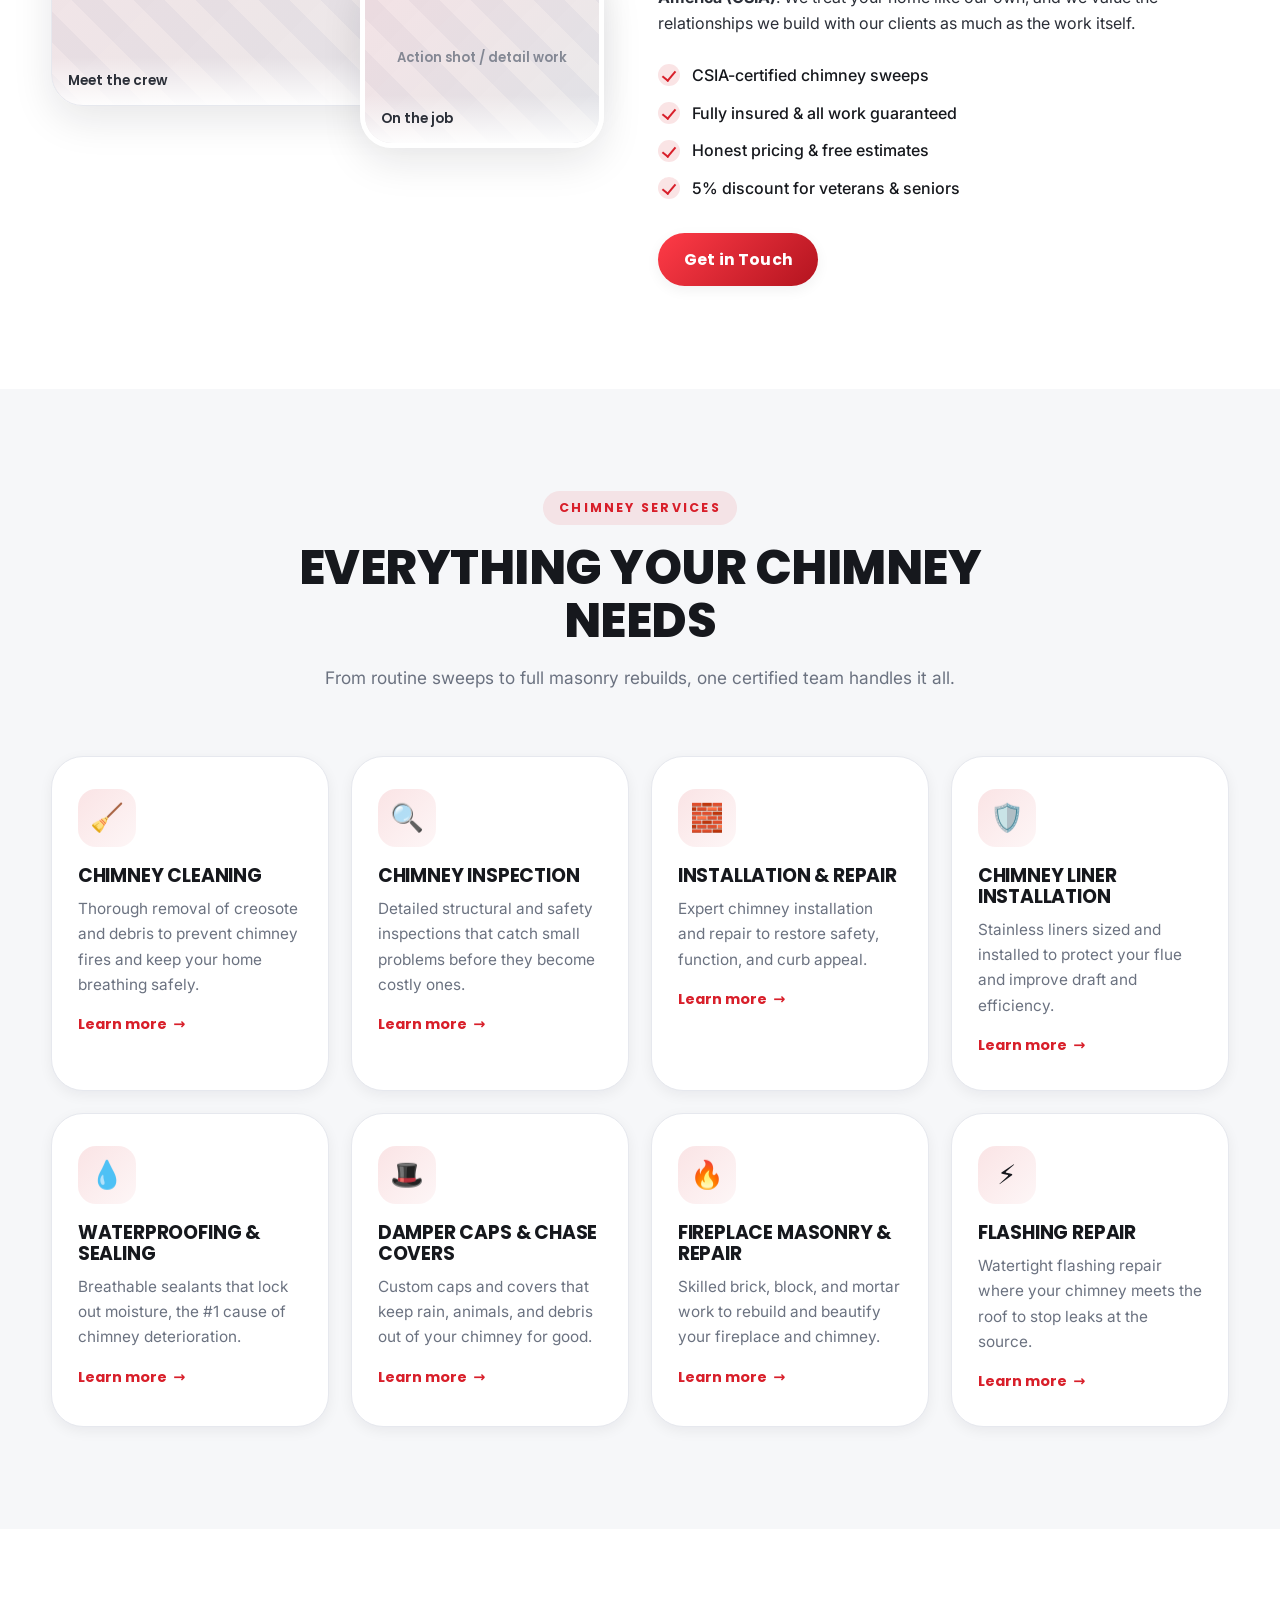
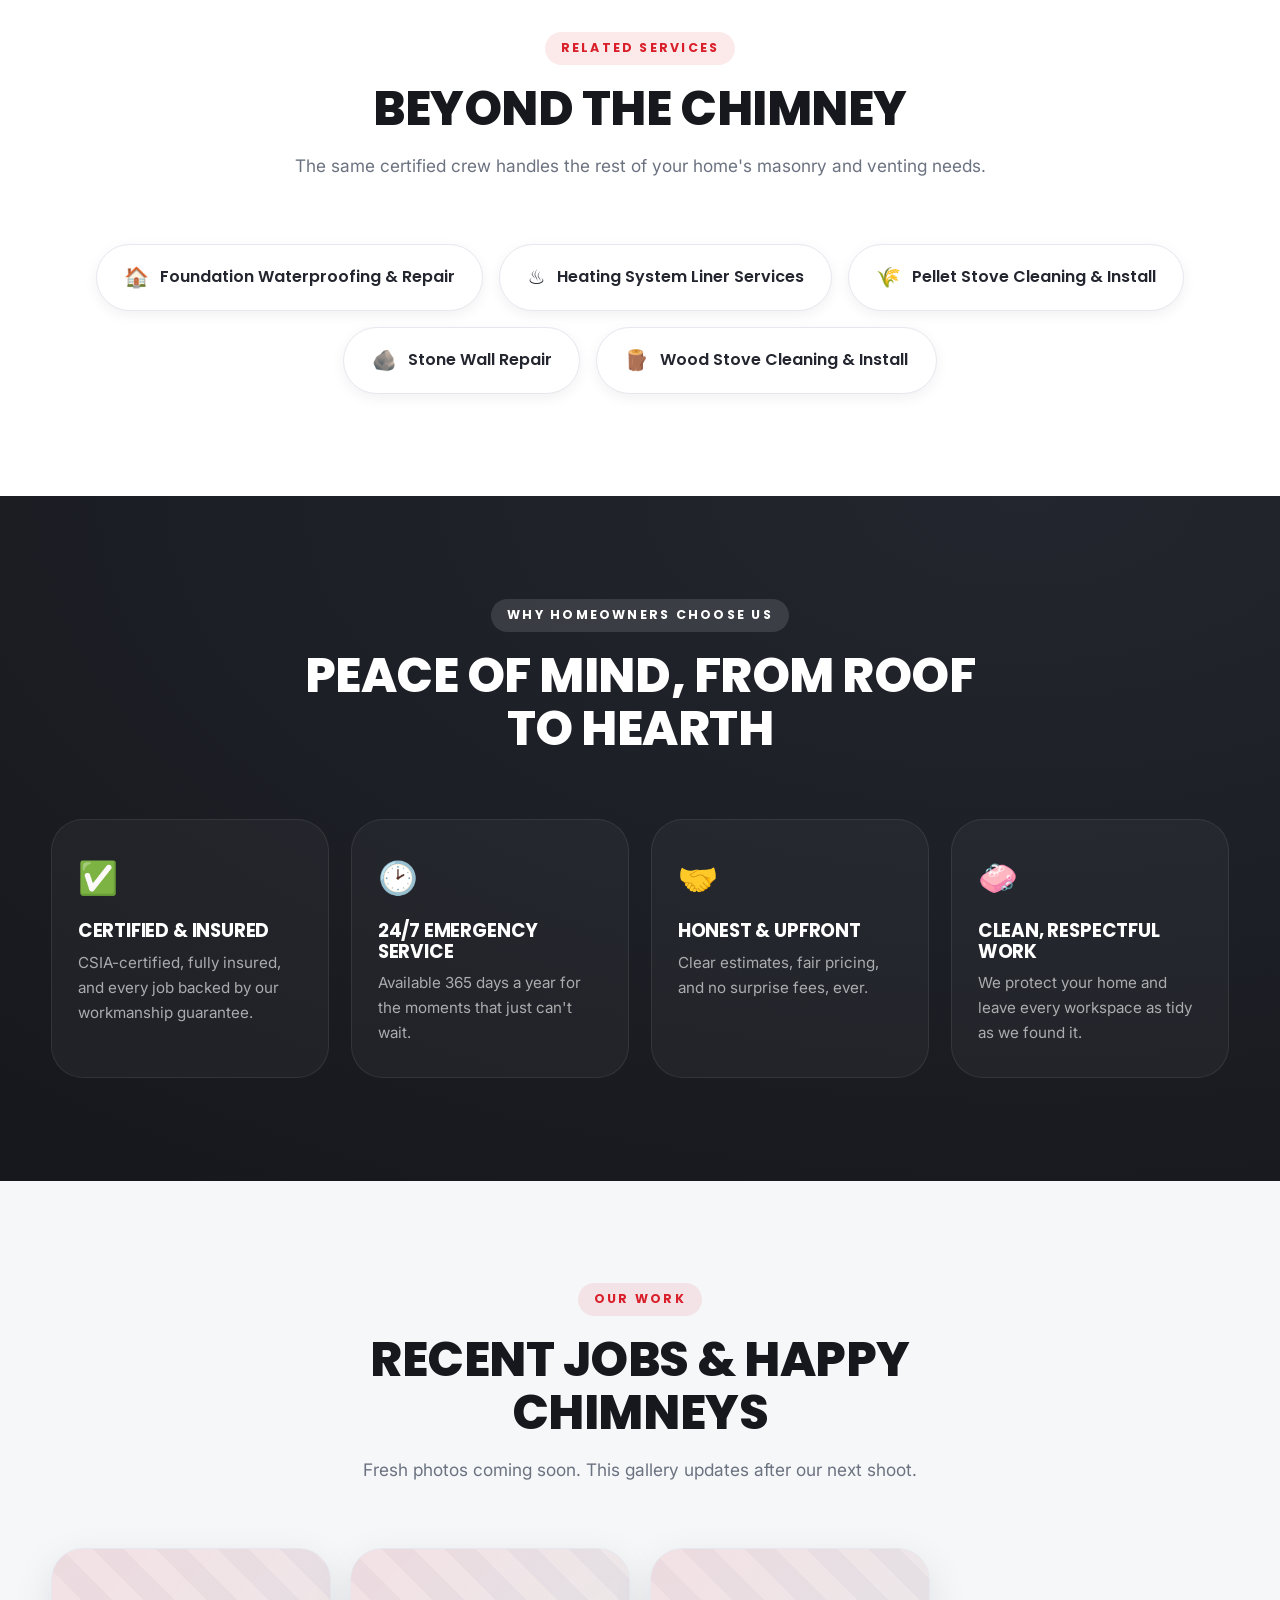
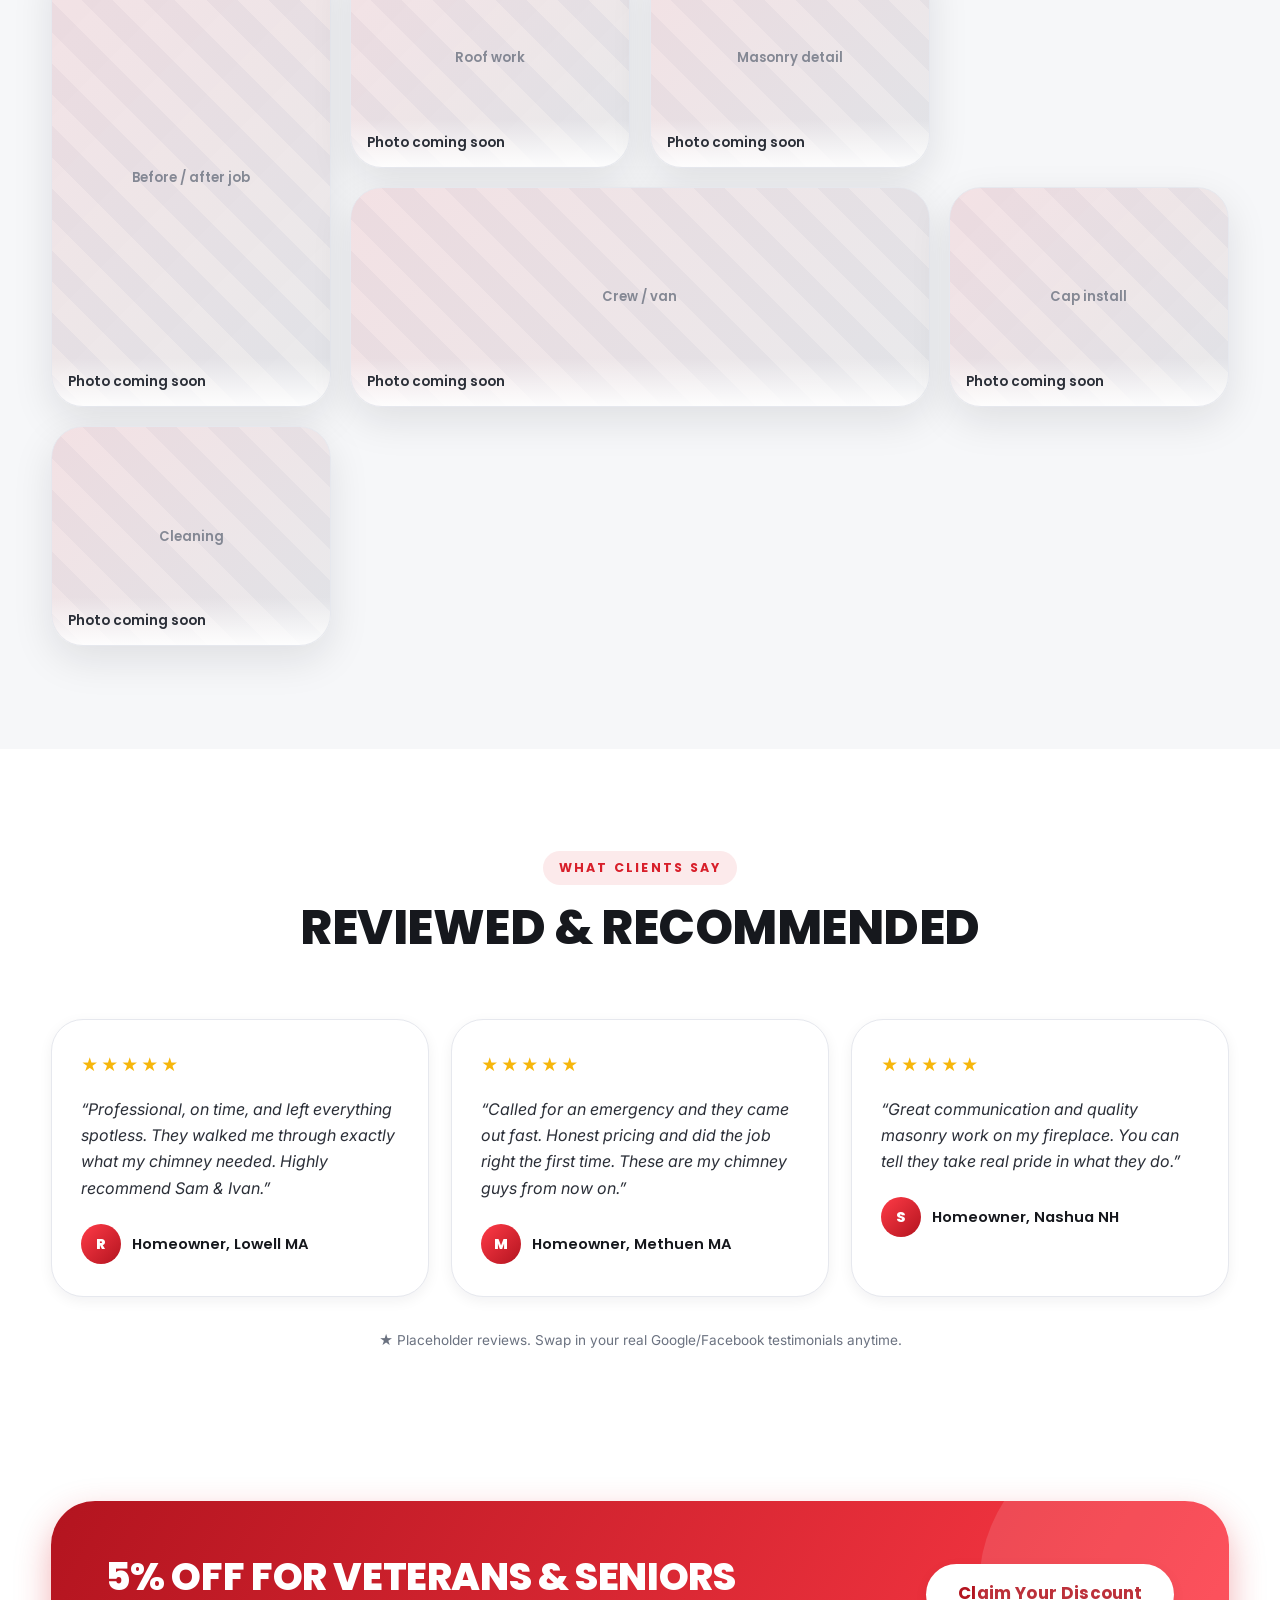
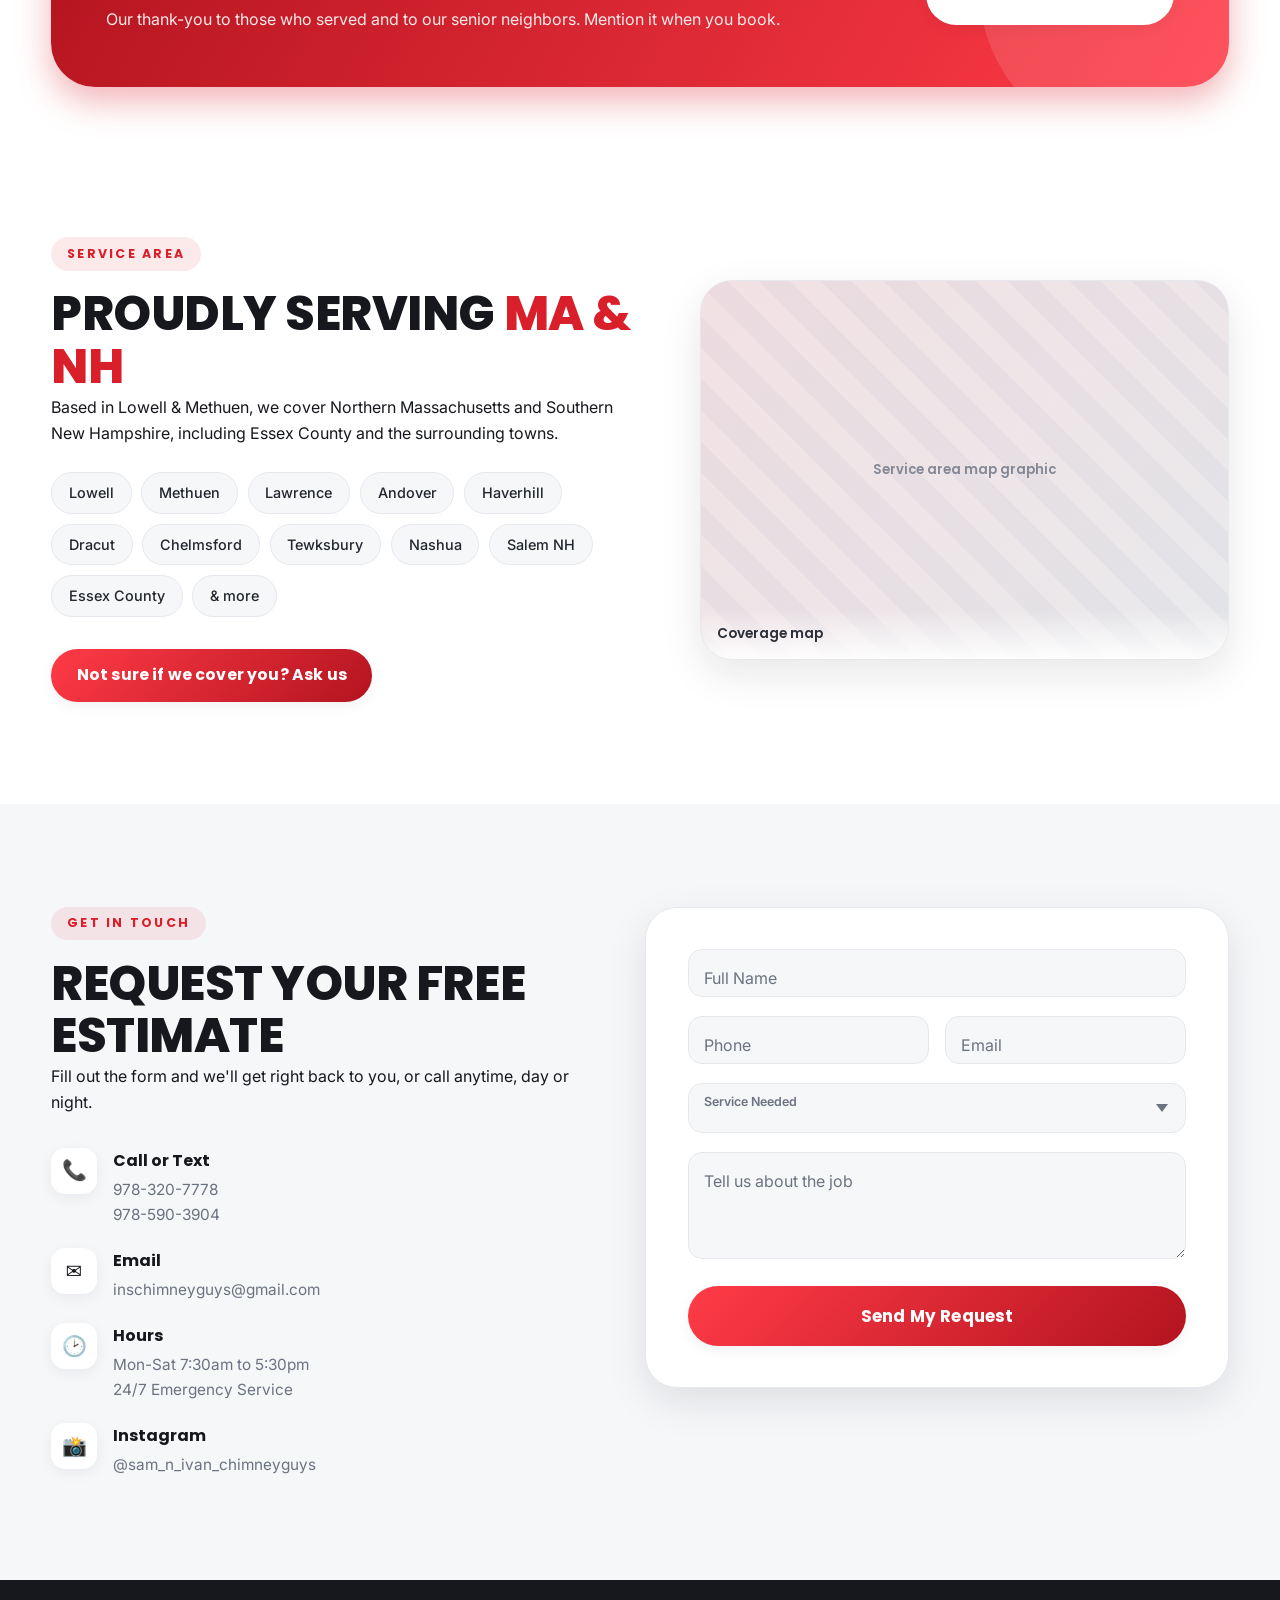
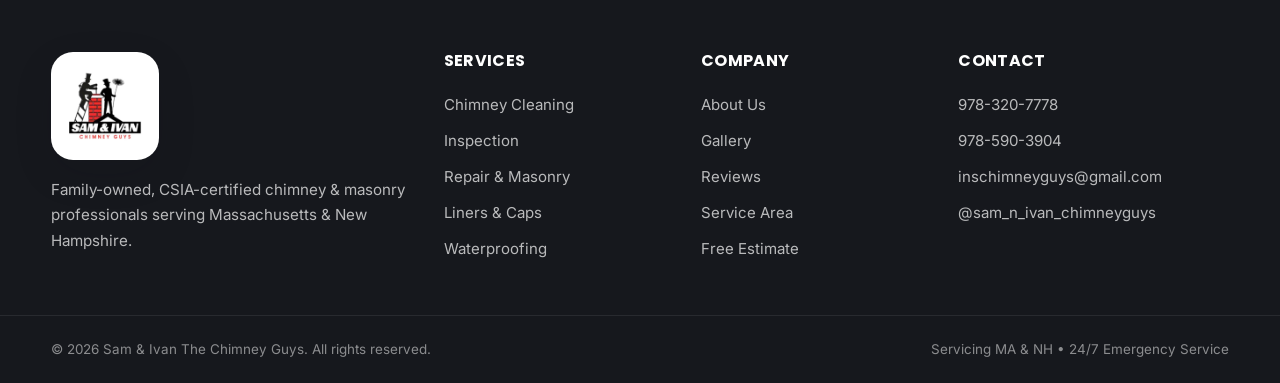
==== commit bad58071: "Fix contact icons rendering top-left instead of centered .contact__list span was overriding .contact" ====
--- a/index.html
+++ b/index.html
@@ -8,7 +8,7 @@
   <link rel="preconnect" href="https://fonts.googleapis.com" />
   <link rel="preconnect" href="https://fonts.gstatic.com" crossorigin />
   <link href="https://fonts.googleapis.com/css2?family=Poppins:wght@400;500;600;700;800;900&family=Inter:wght@400;500;600;700&display=swap" rel="stylesheet" />
-  <link rel="stylesheet" href="styles.css?v=2" />
+  <link rel="stylesheet" href="styles.css?v=3" />
 </head>
 <body>
 
--- a/styles.css
+++ b/styles.css
@@ -456,7 +456,7 @@
 .contact__list li { display: flex; gap: 1rem; align-items: flex-start; }
 .contact__ico { width: 46px; height: 46px; border-radius: 14px; display: grid; place-items: center; font-size: 1.25rem; background: var(--white); box-shadow: var(--shadow-sm); flex: none; }
 .contact__list strong { display: block; font-family: var(--font-head); color: var(--ink); margin-bottom: .15rem; }
-.contact__list a, .contact__list span { display: block; color: var(--muted); font-size: .96rem; }
+.contact__list a, .contact__list span:not(.contact__ico) { display: block; color: var(--muted); font-size: .96rem; }
 .contact__list a:hover { color: var(--red); }
 
 /* Form */
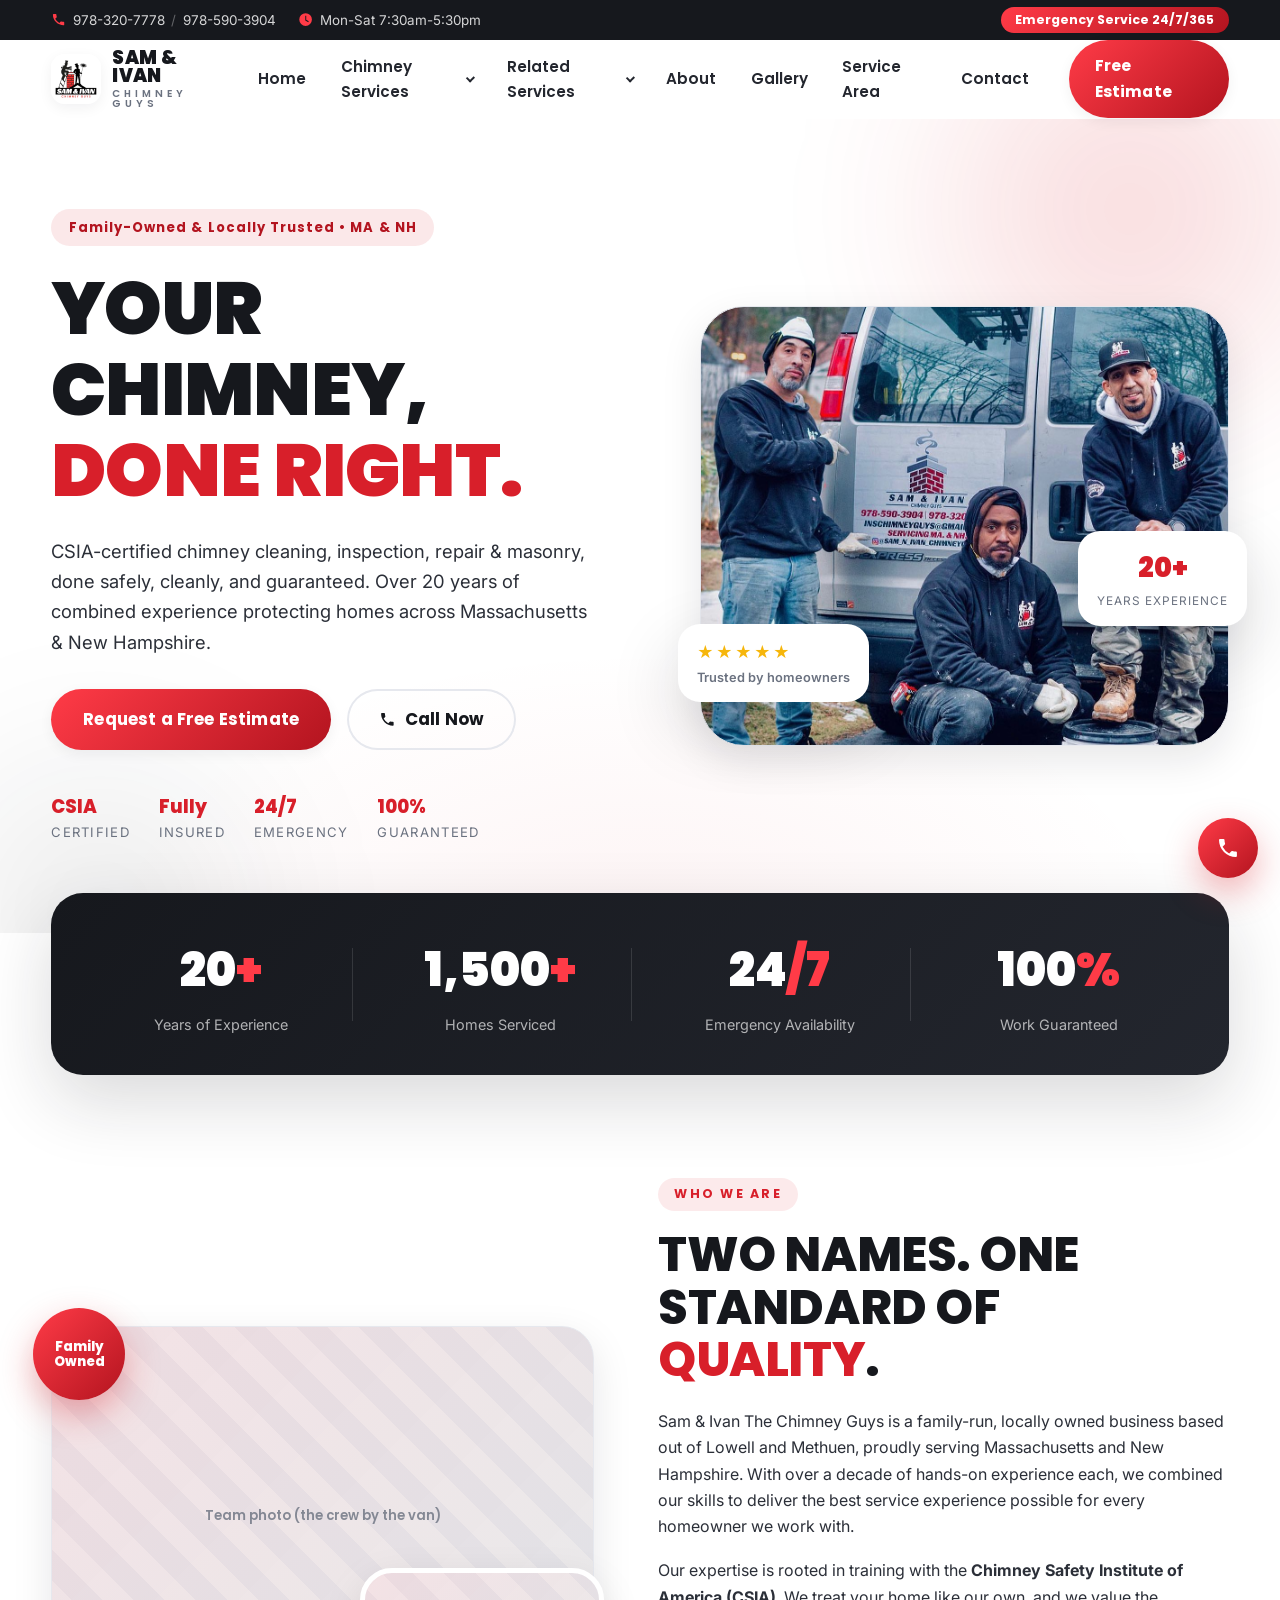
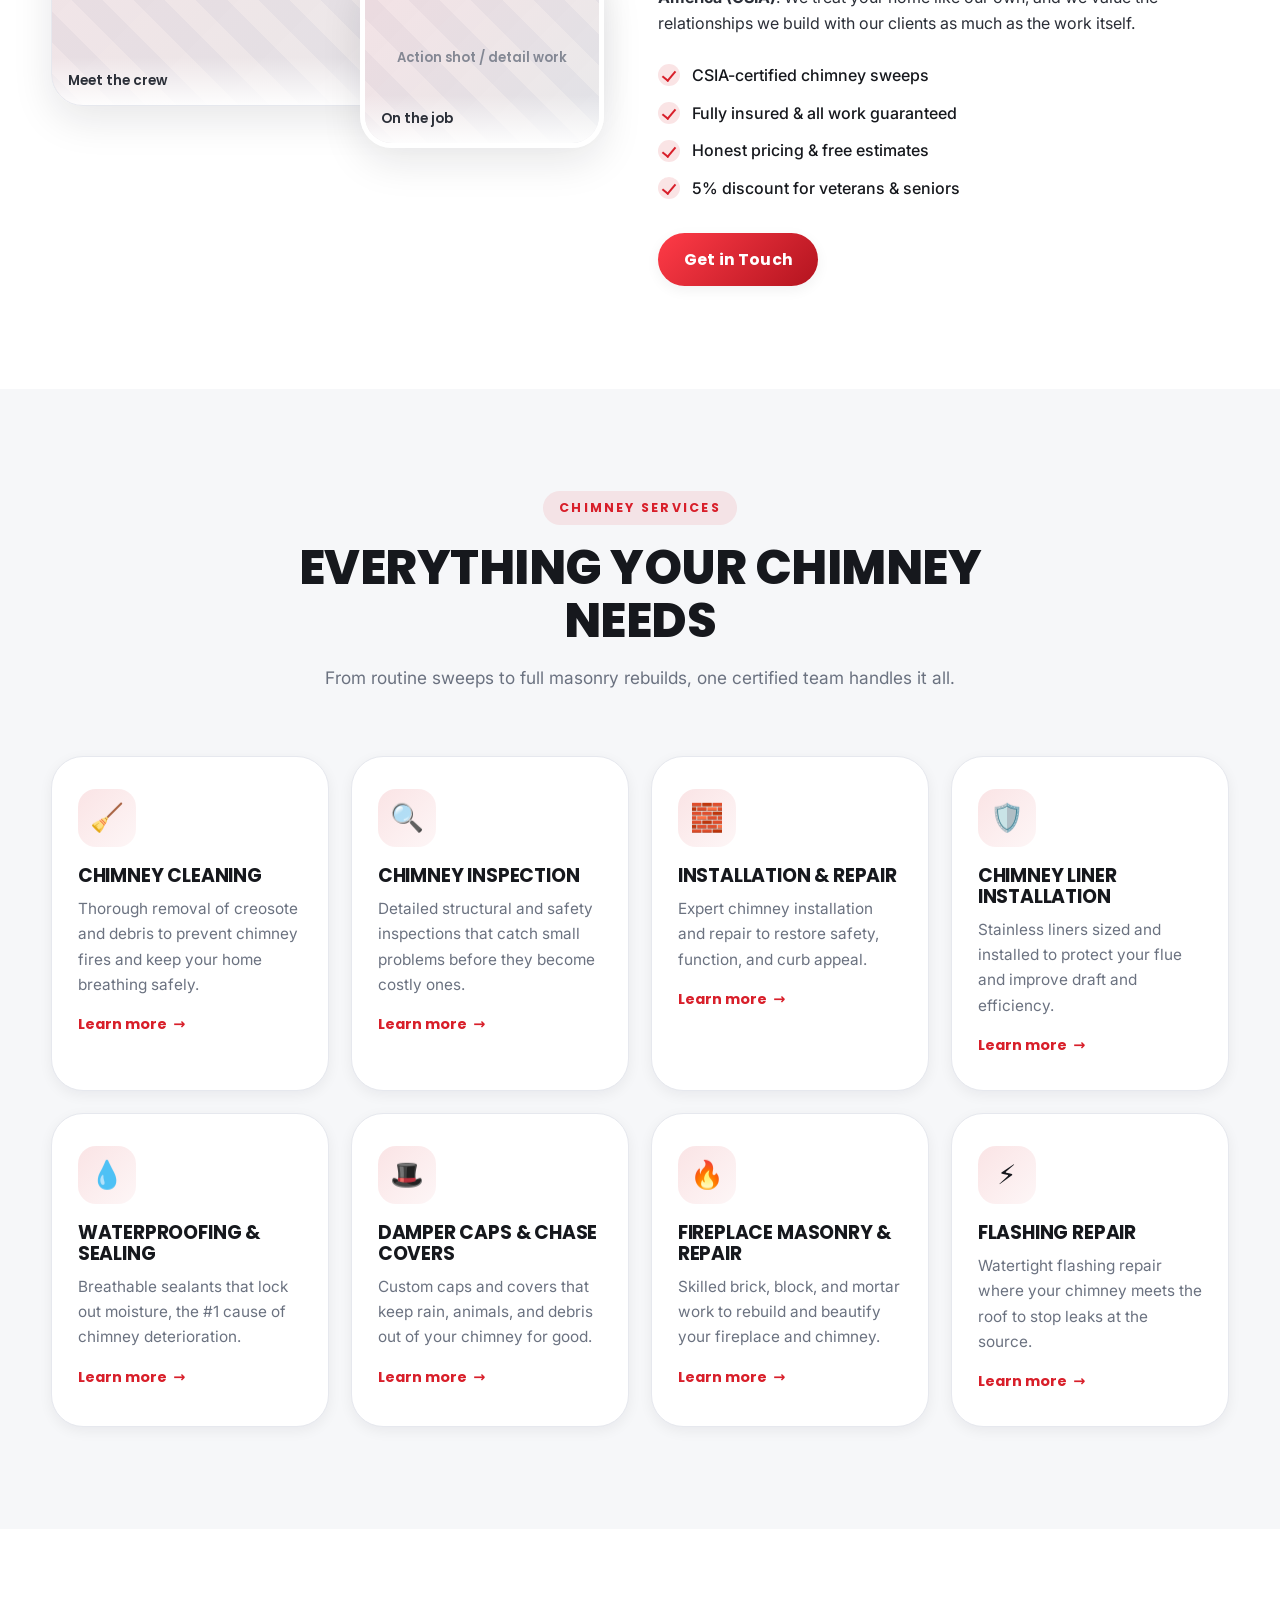
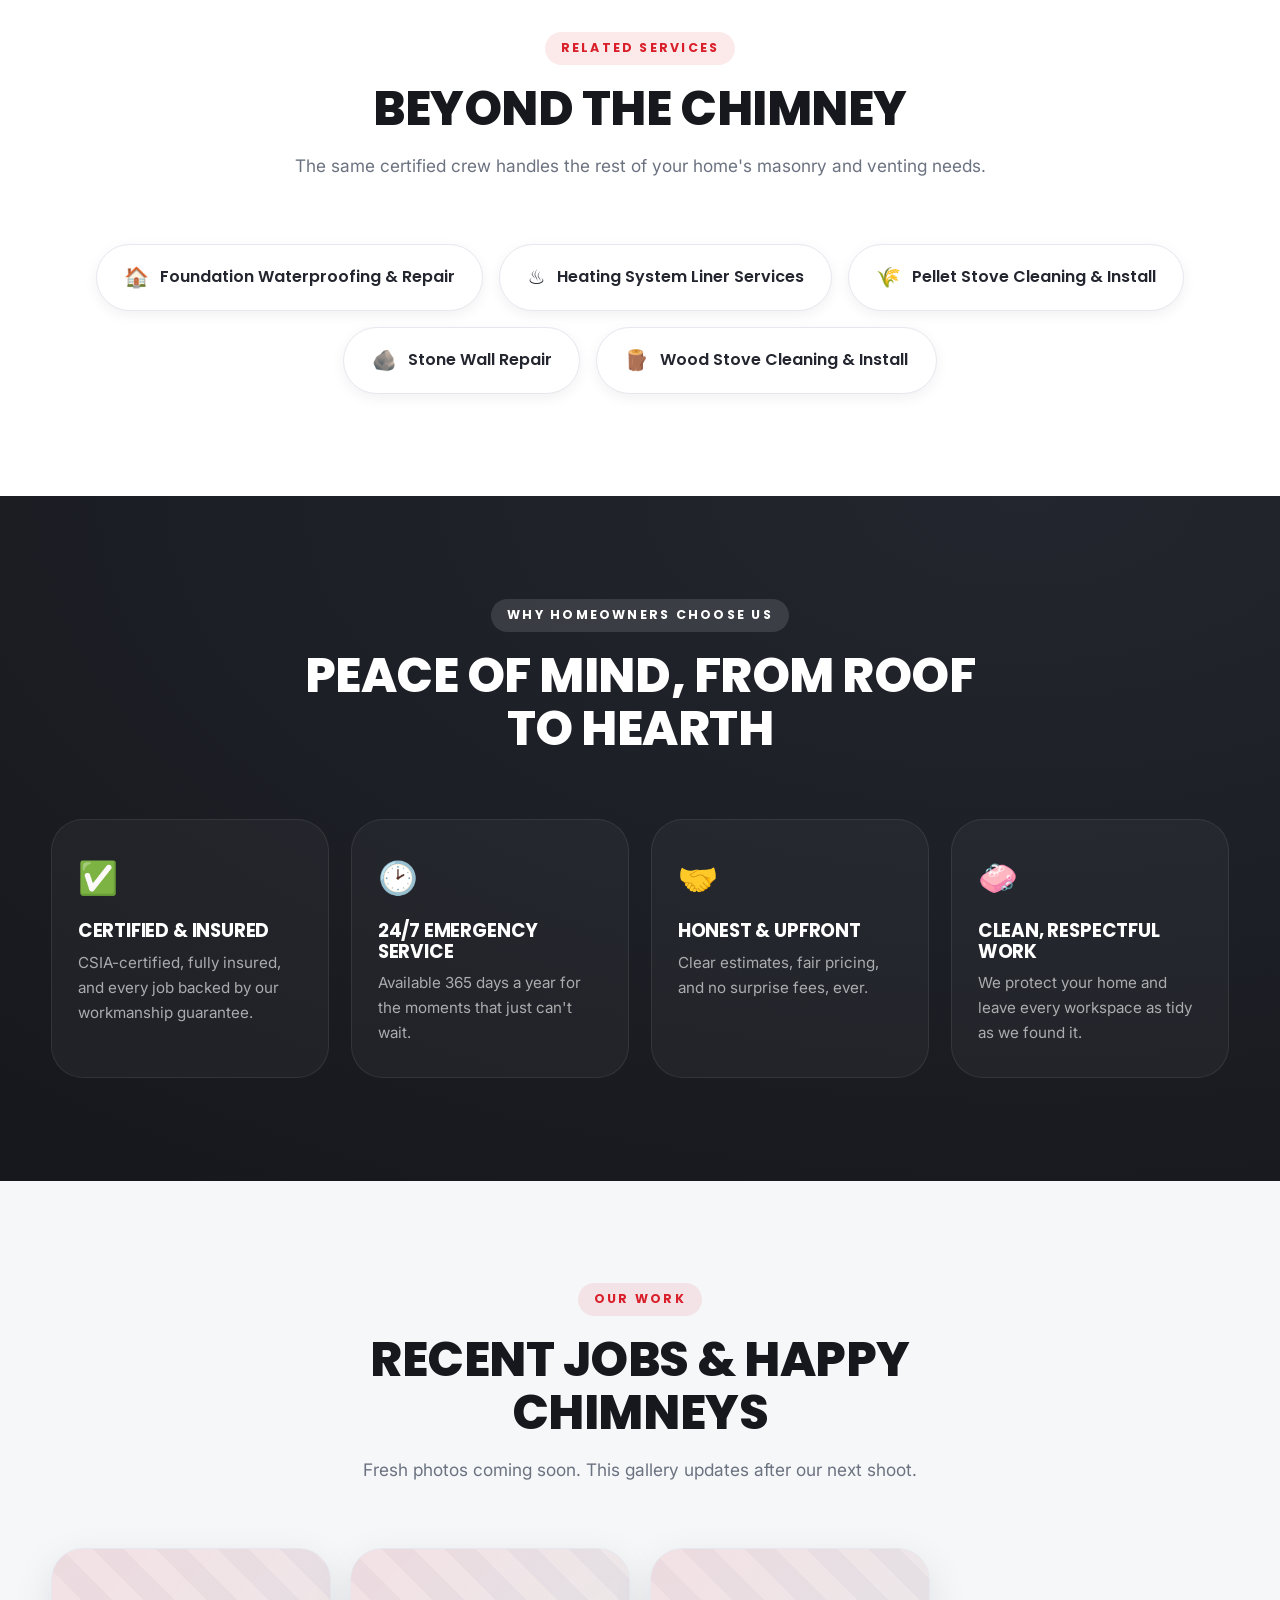
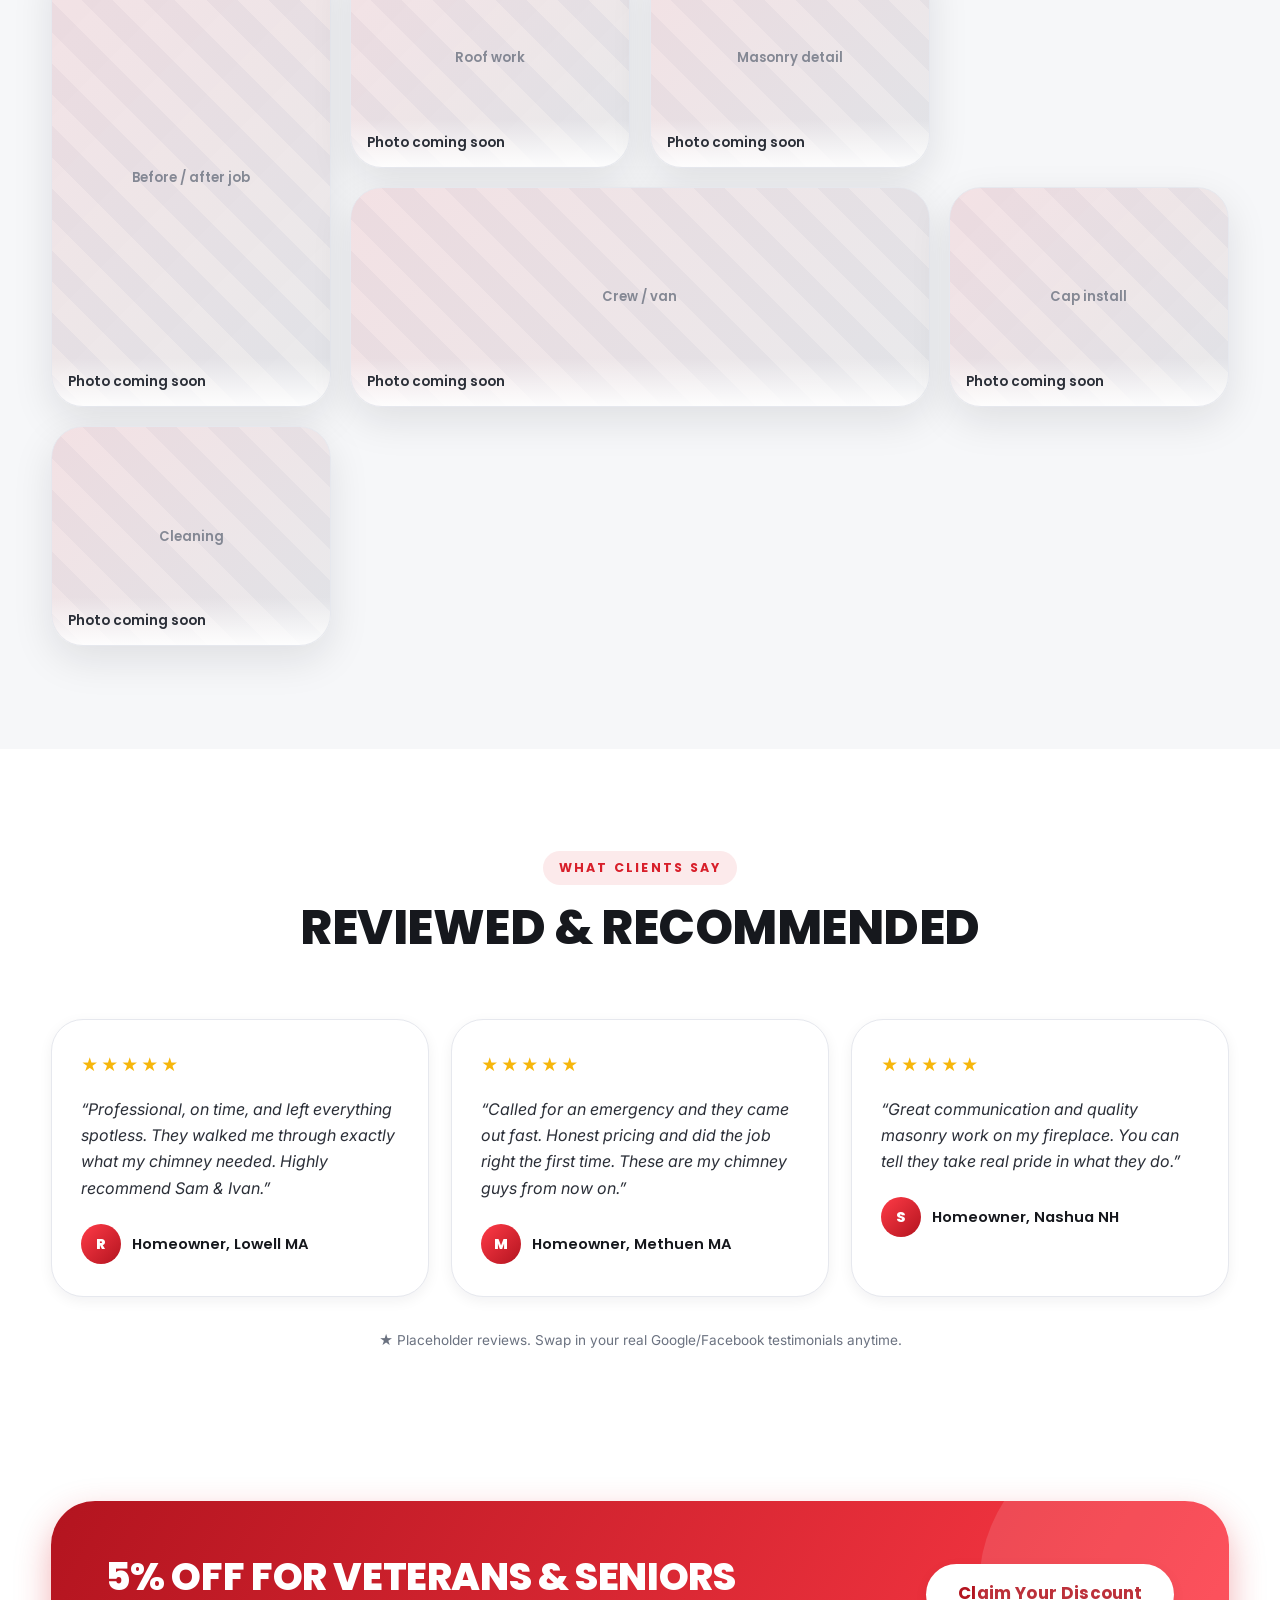
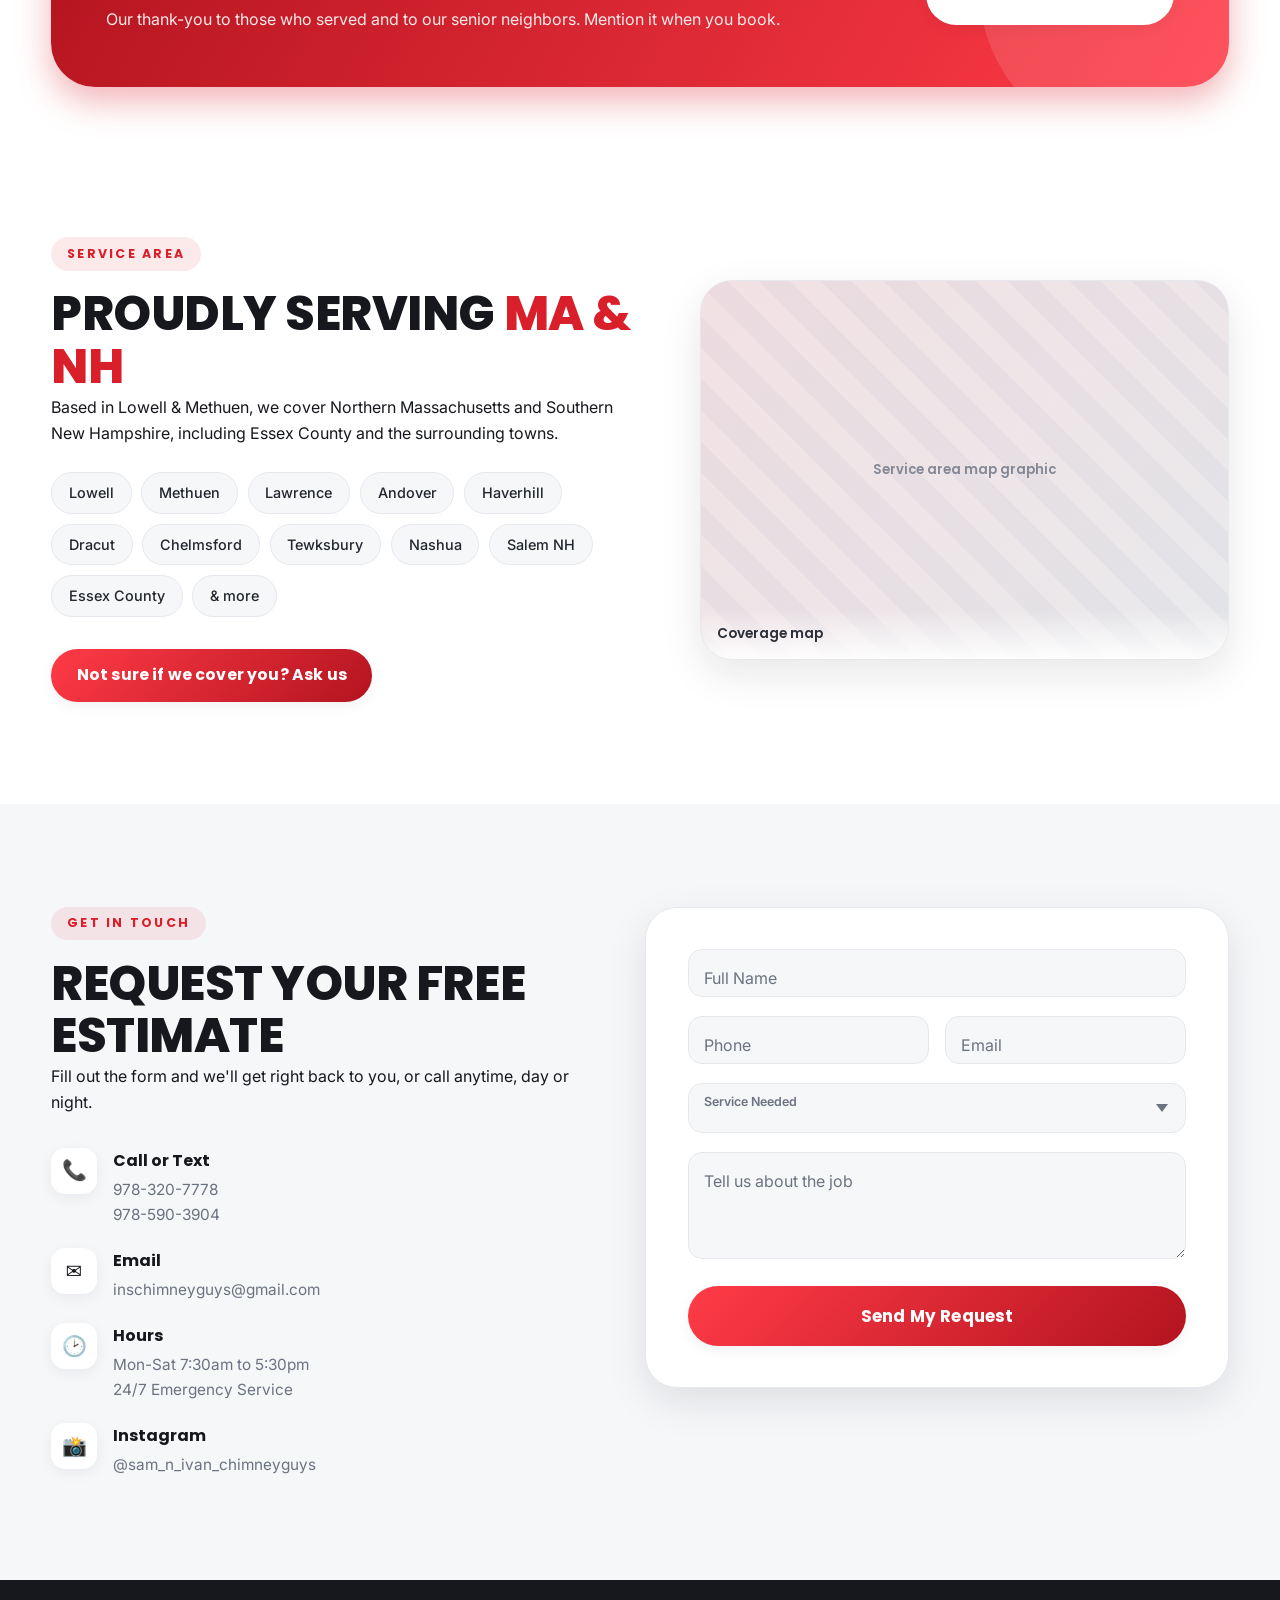
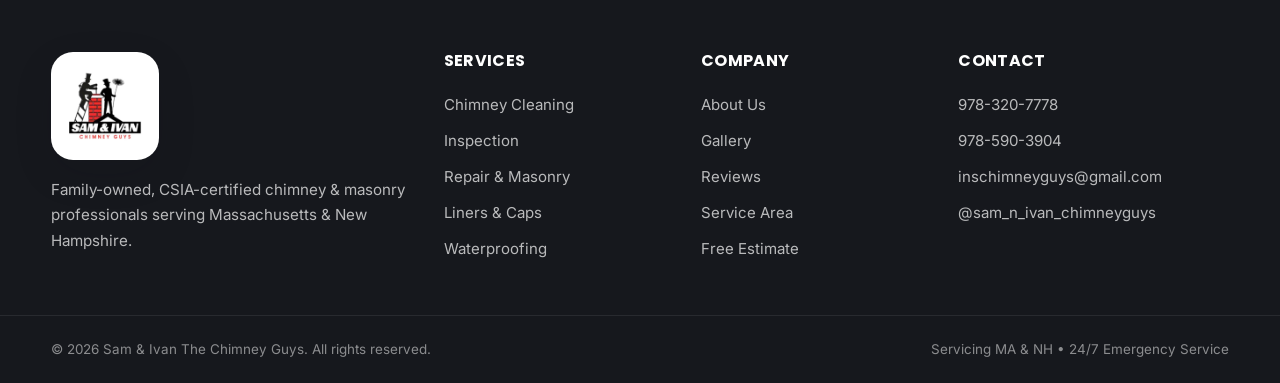
==== commit b5b0ef52: "Force pages to always open at the top on mobile Mobile Safari can apply its native #hash scroll late" ====
--- a/index.html
+++ b/index.html
@@ -487,6 +487,6 @@
     <svg viewBox="0 0 24 24" class="ico"><path d="M6.6 10.8a15.5 15.5 0 006.6 6.6l2.2-2.2a1 1 0 011-.24 11.3 11.3 0 003.5.56 1 1 0 011 1V20a1 1 0 01-1 1A17 17 0 013 4a1 1 0 011-1h3.5a1 1 0 011 1 11.3 11.3 0 00.56 3.5 1 1 0 01-.24 1z"/></svg>
   </a>
 
-  <script src="script.js?v=2"></script>
+  <script src="script.js?v=4"></script>
 </body>
 </html>
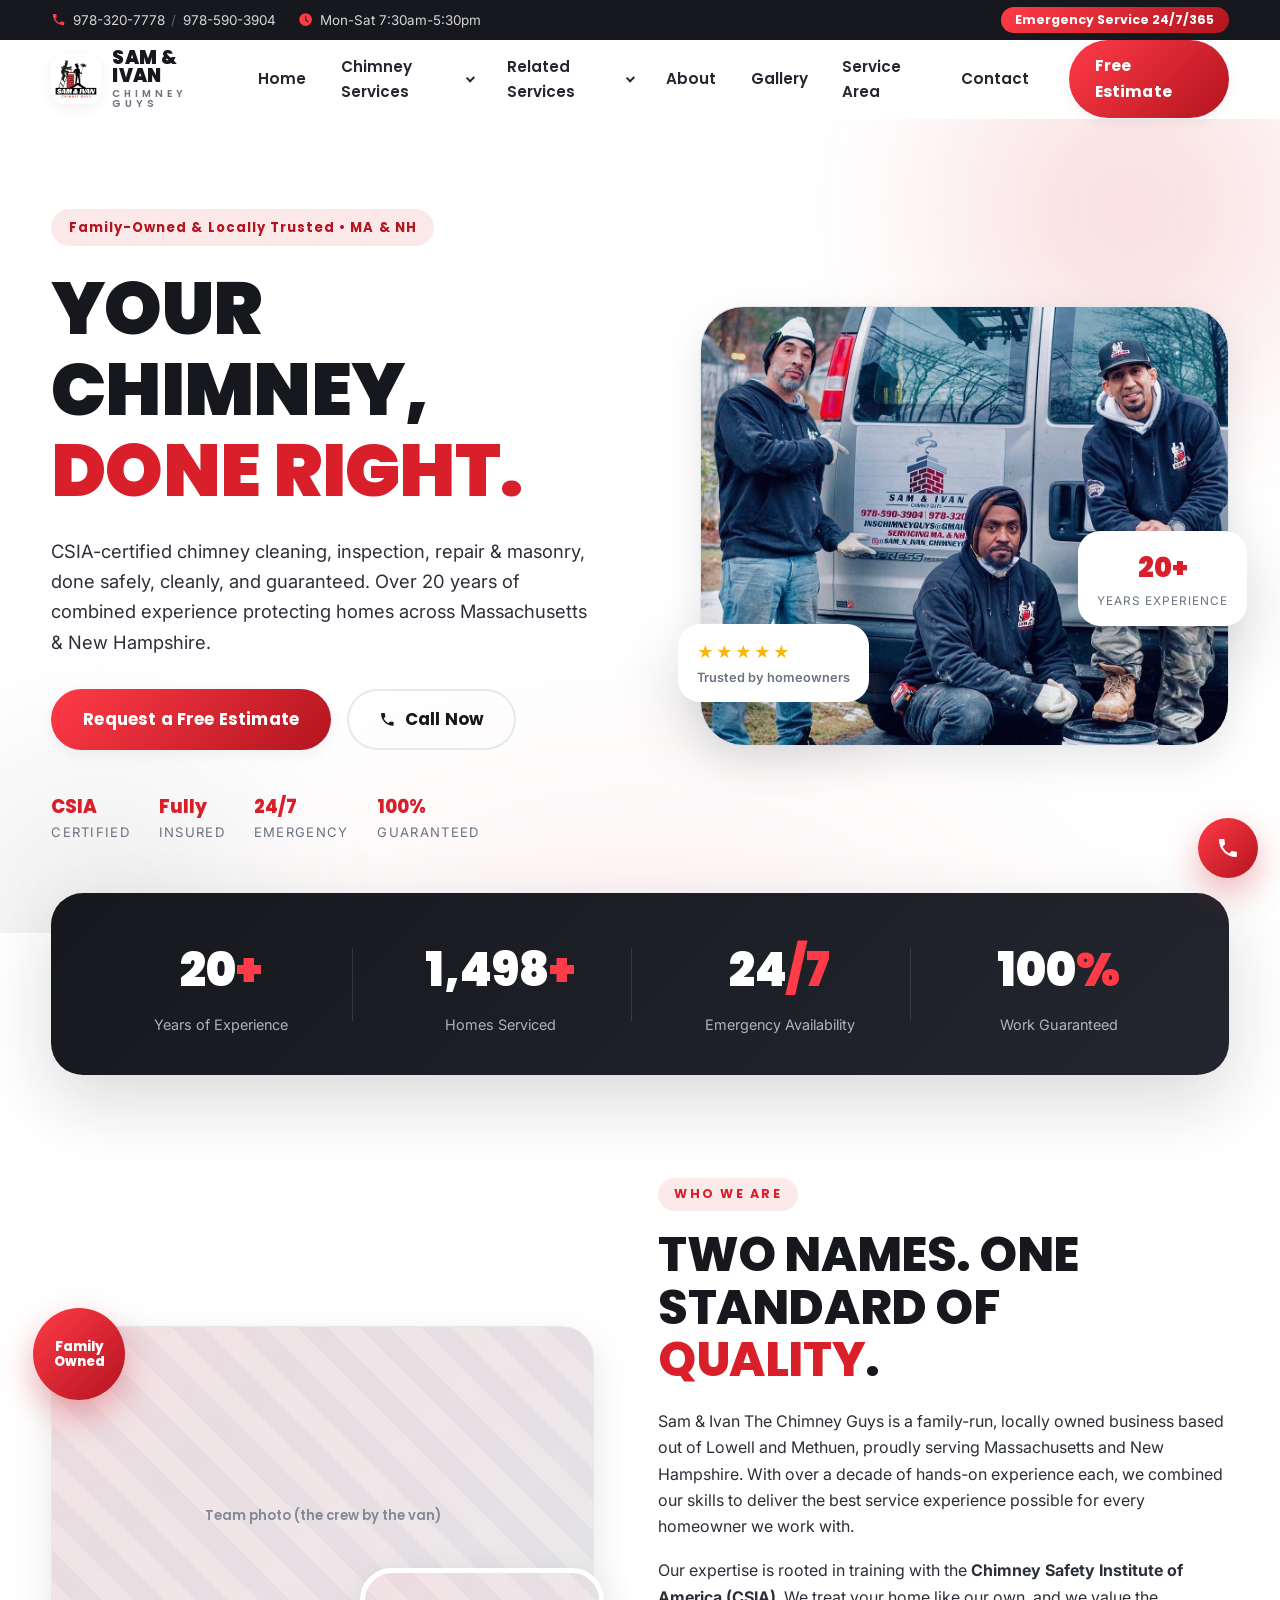
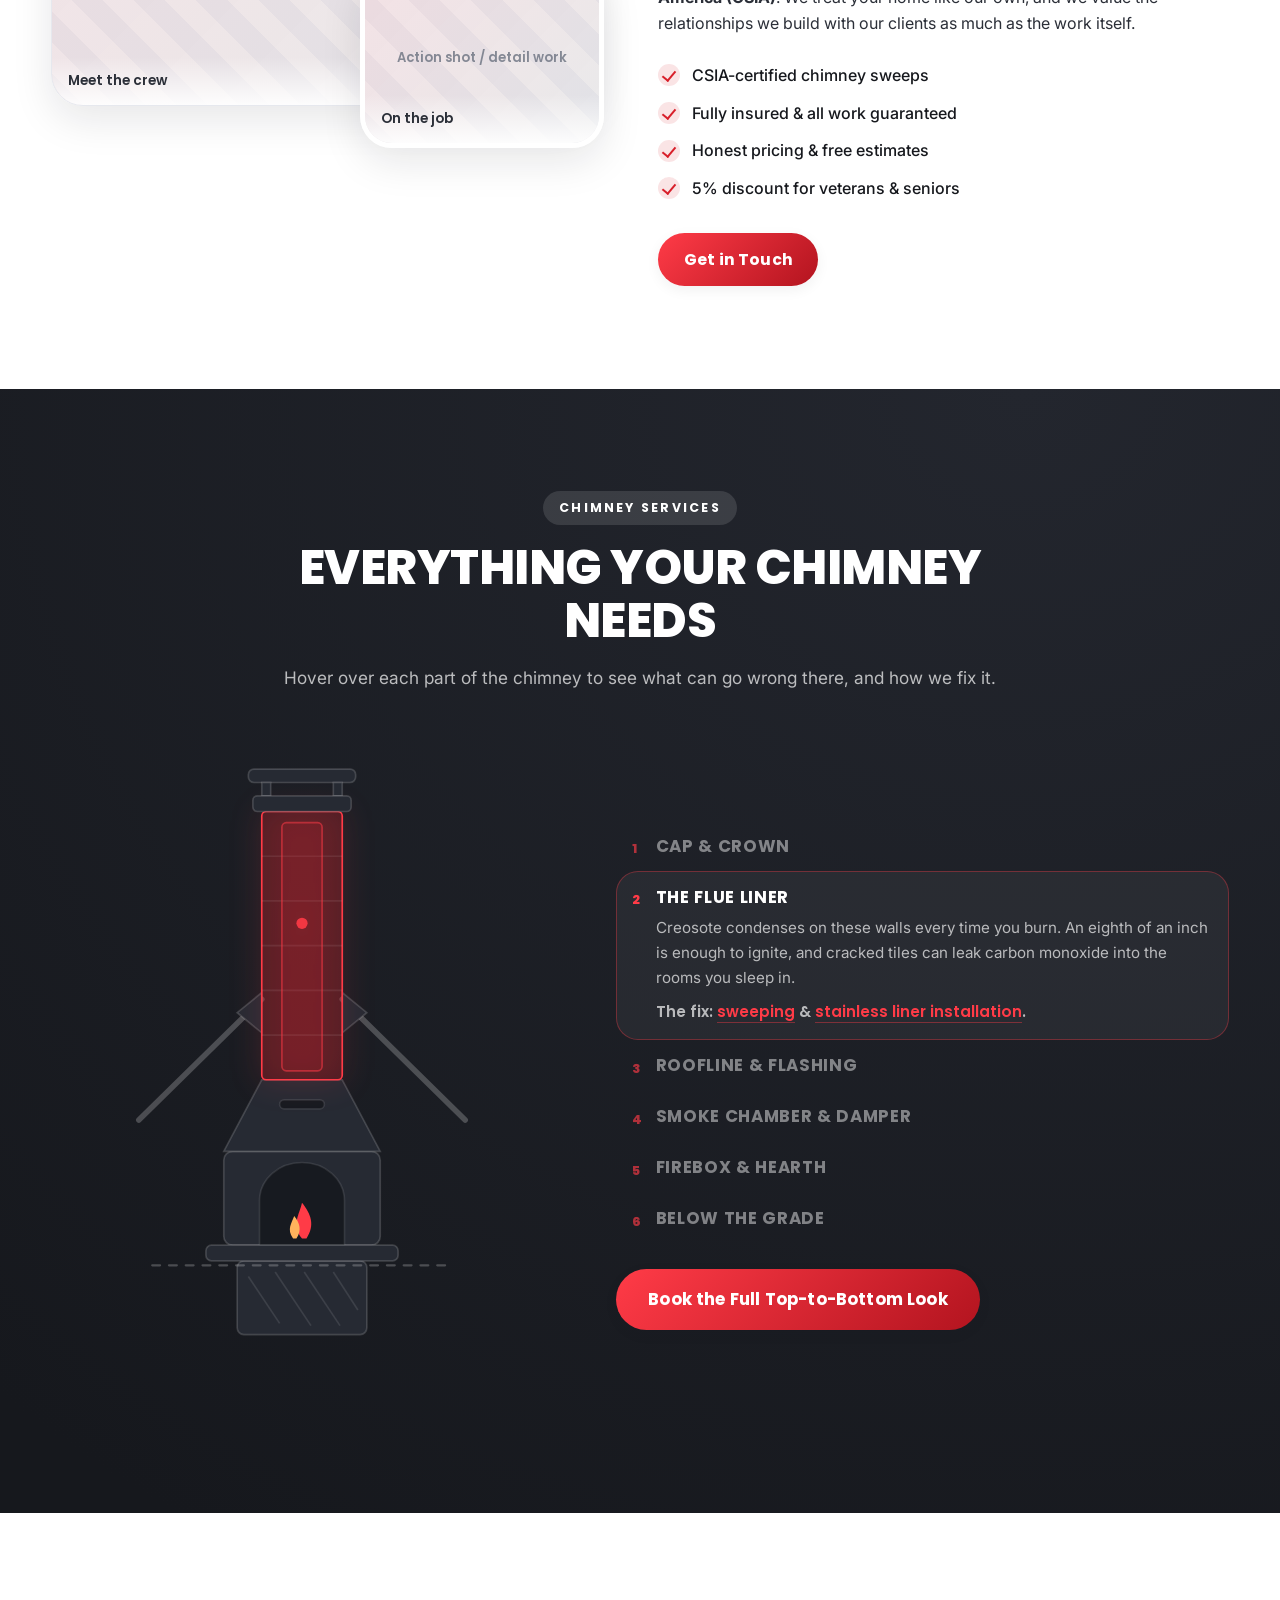
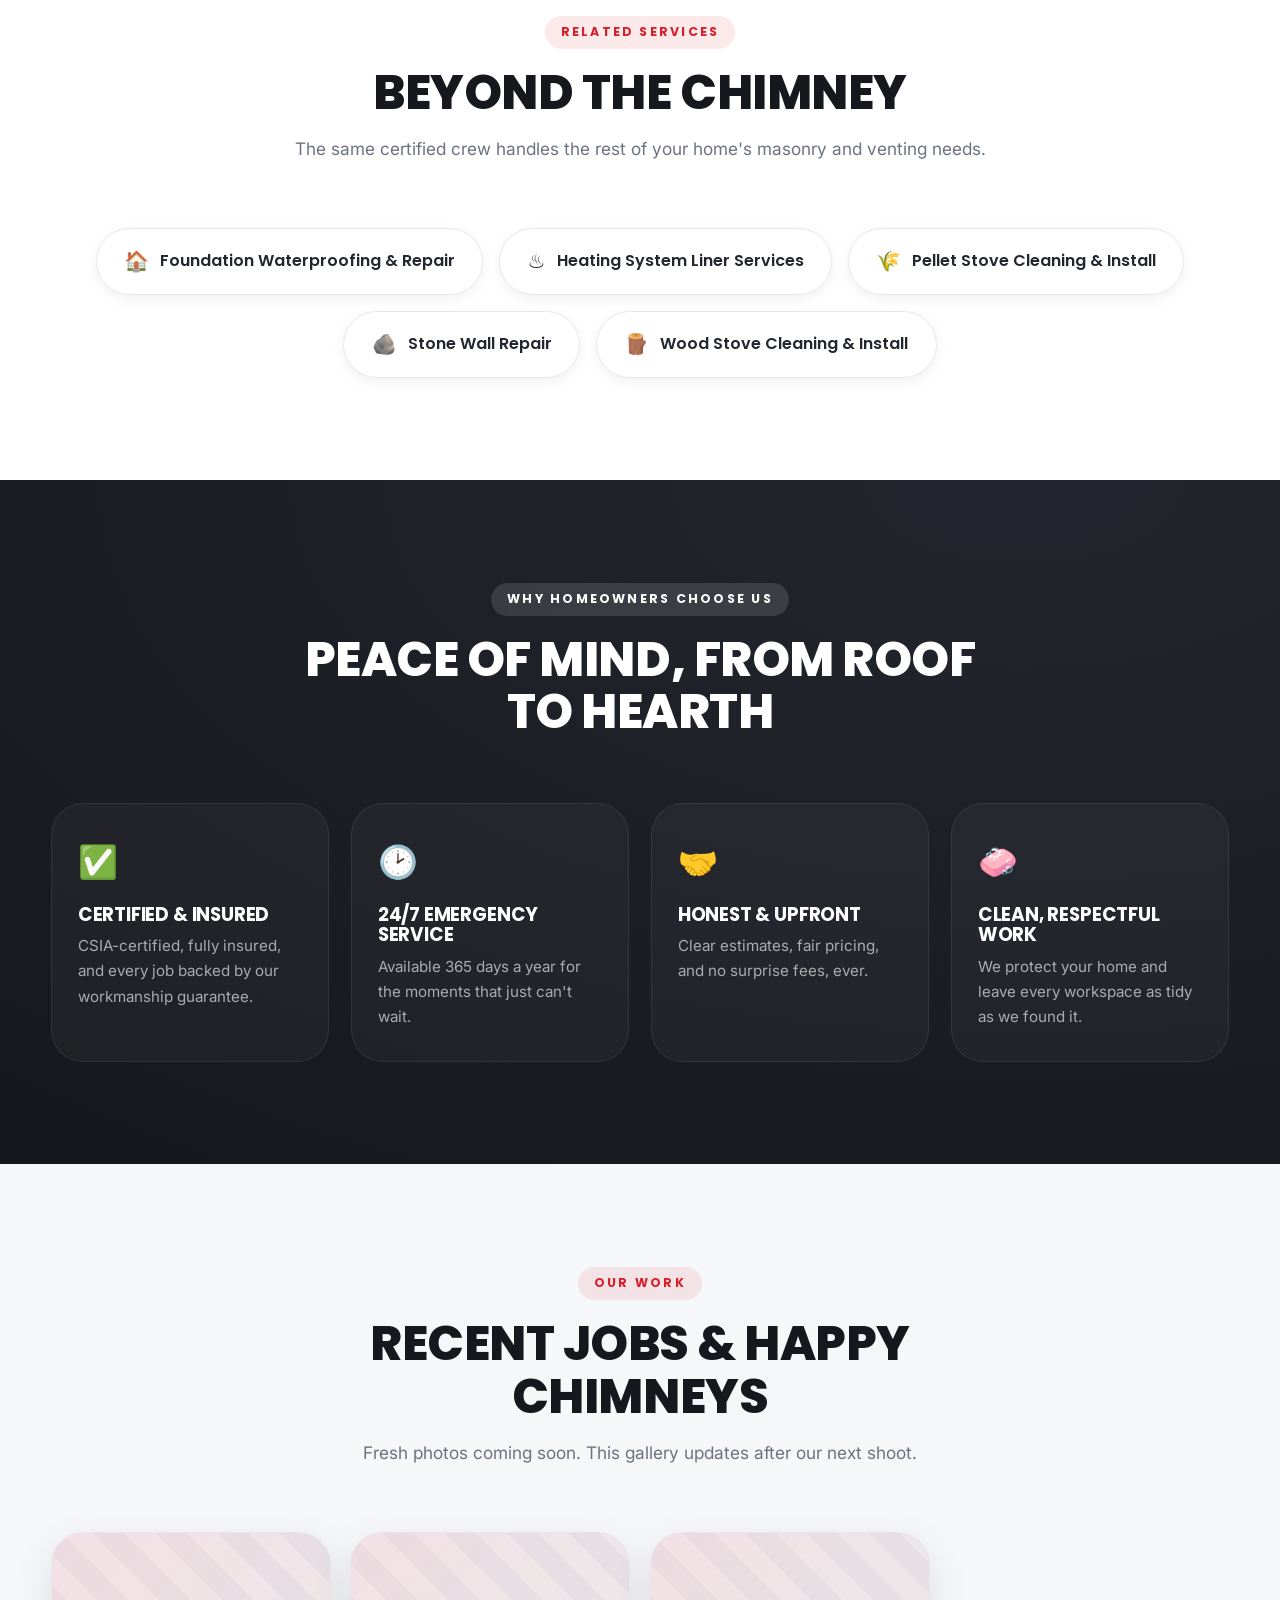
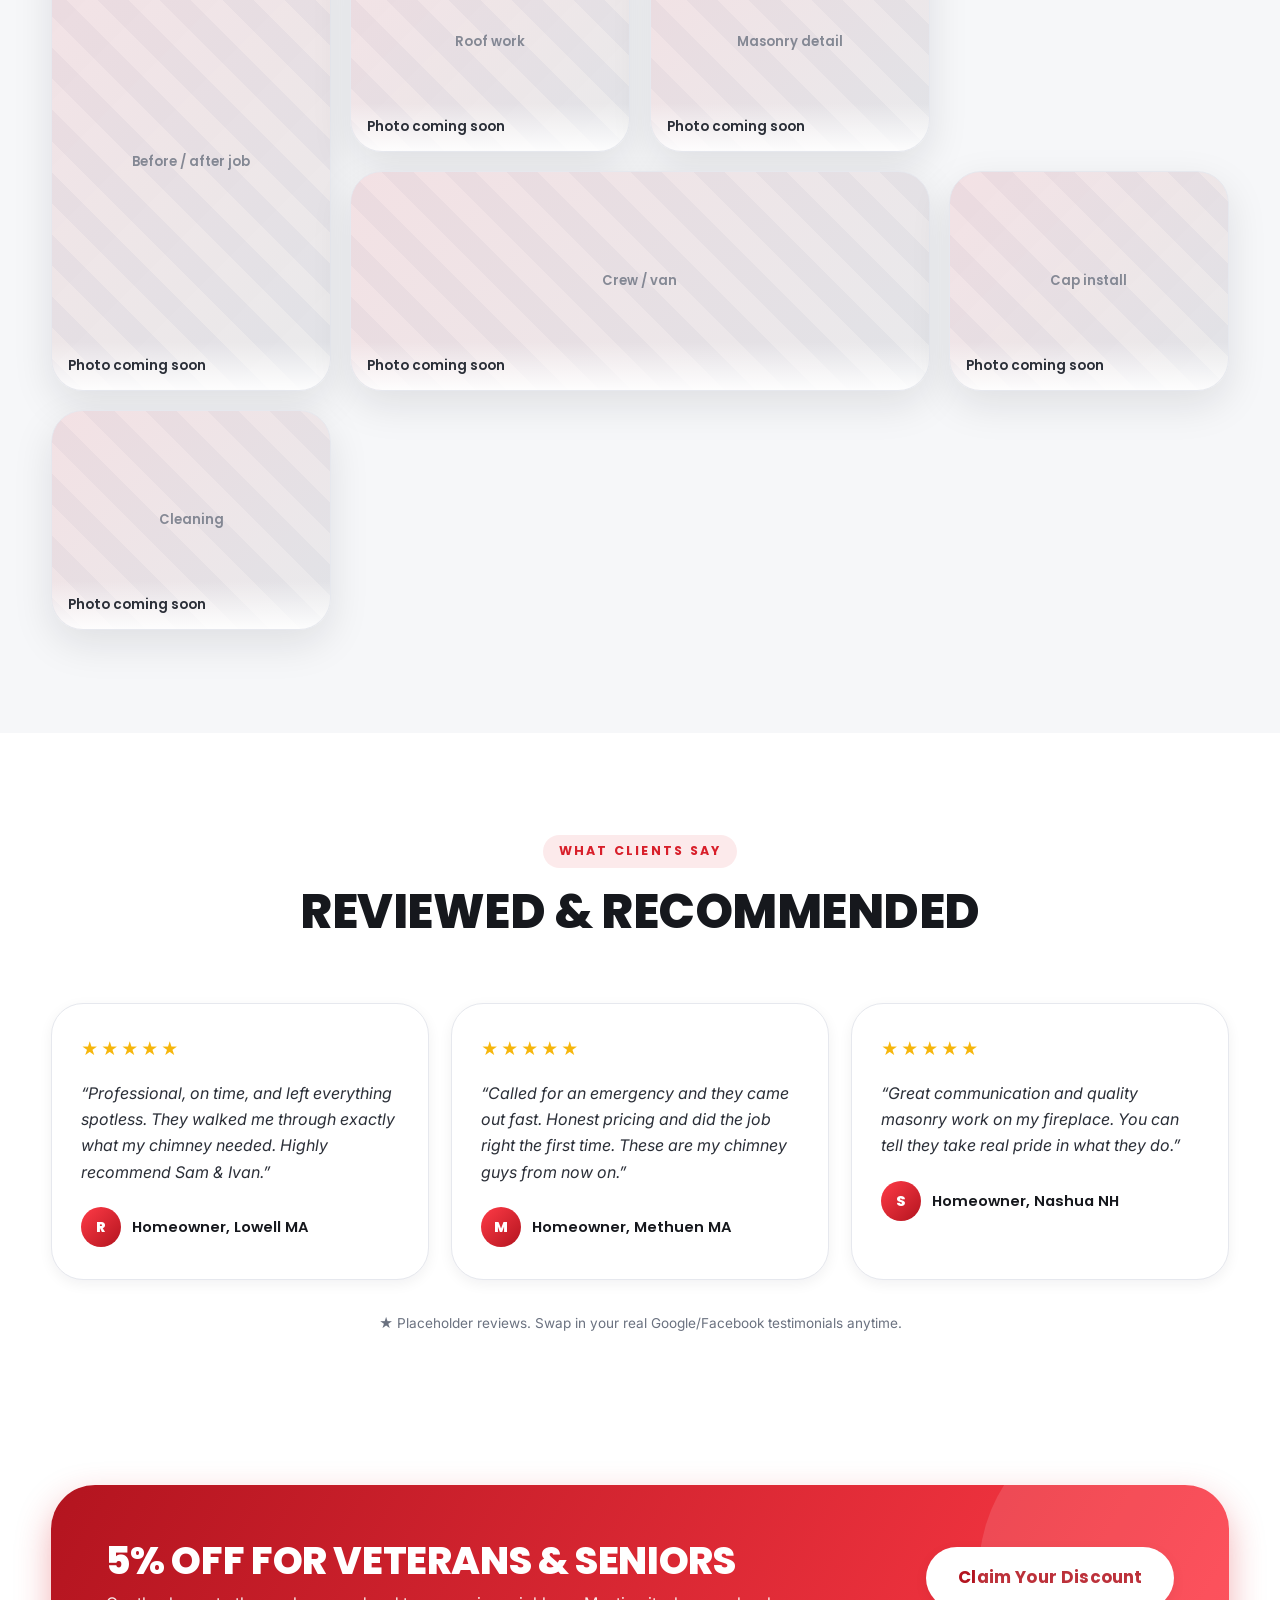
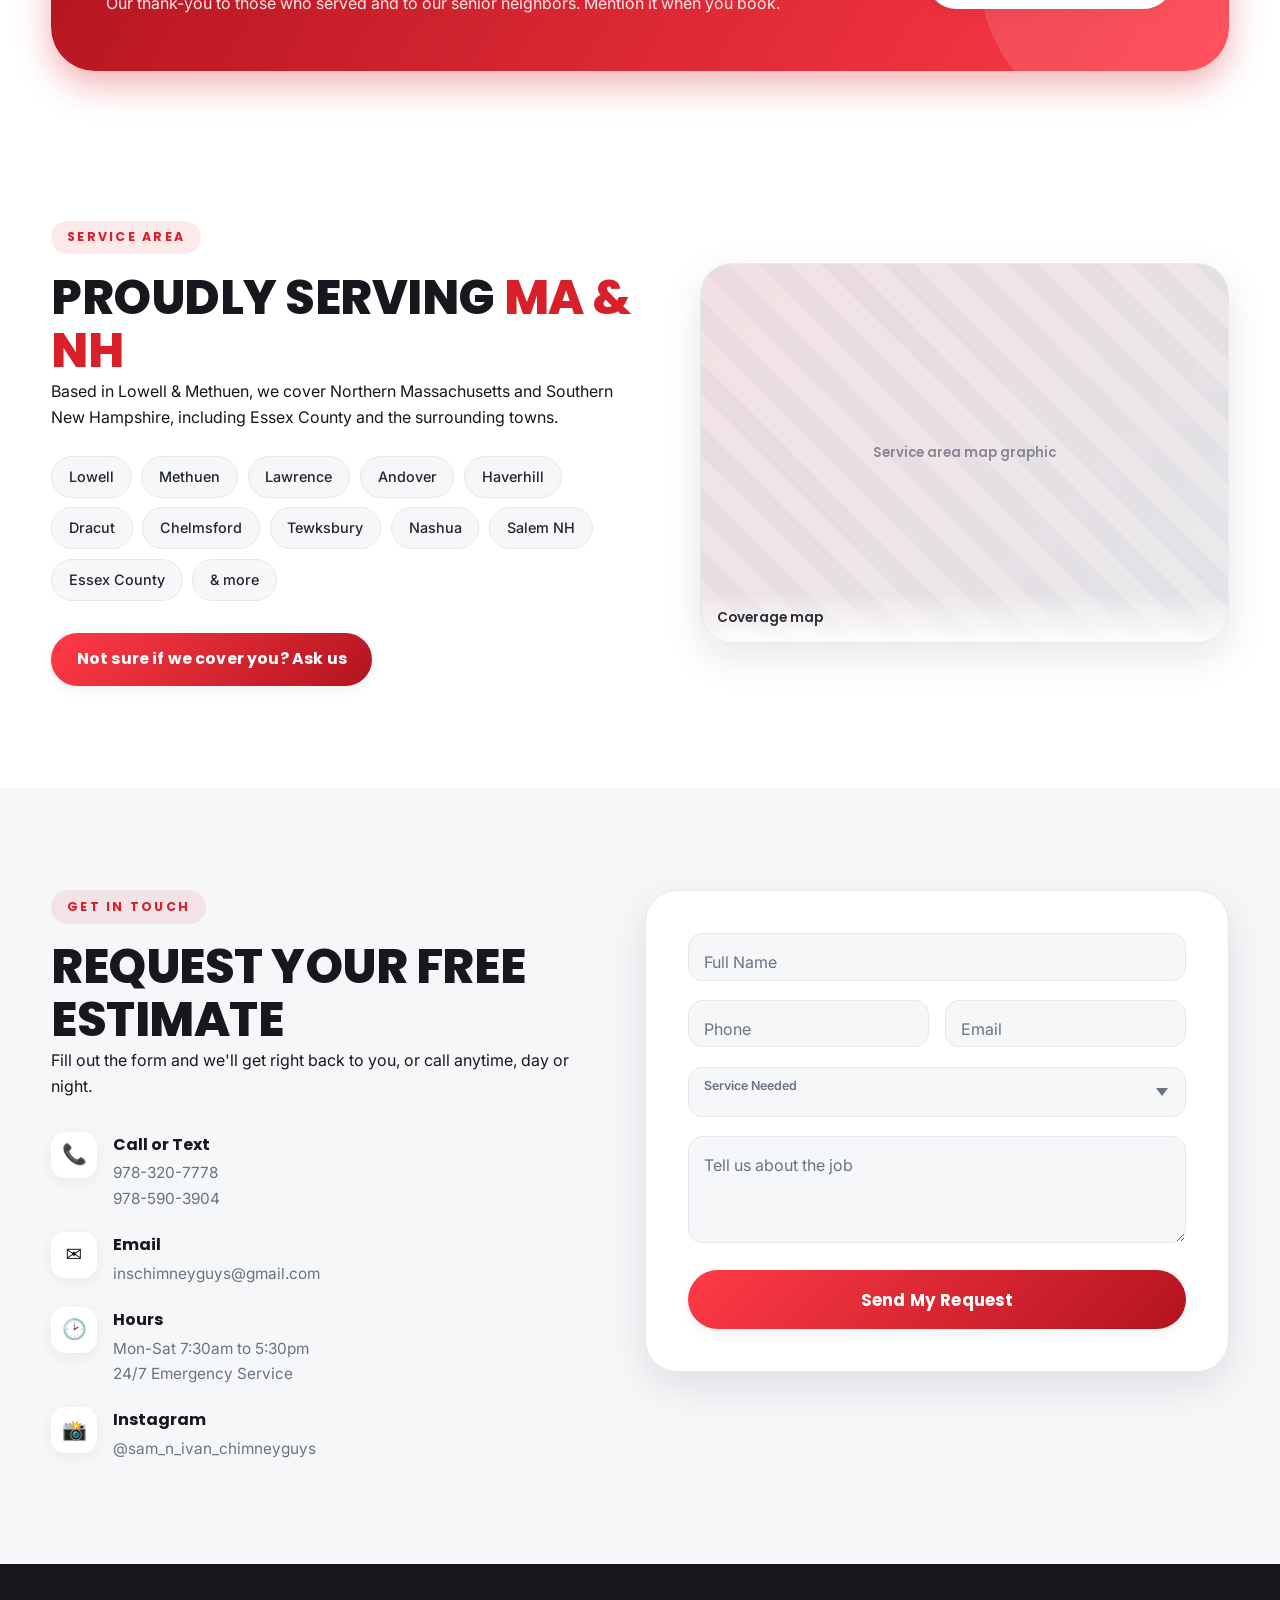
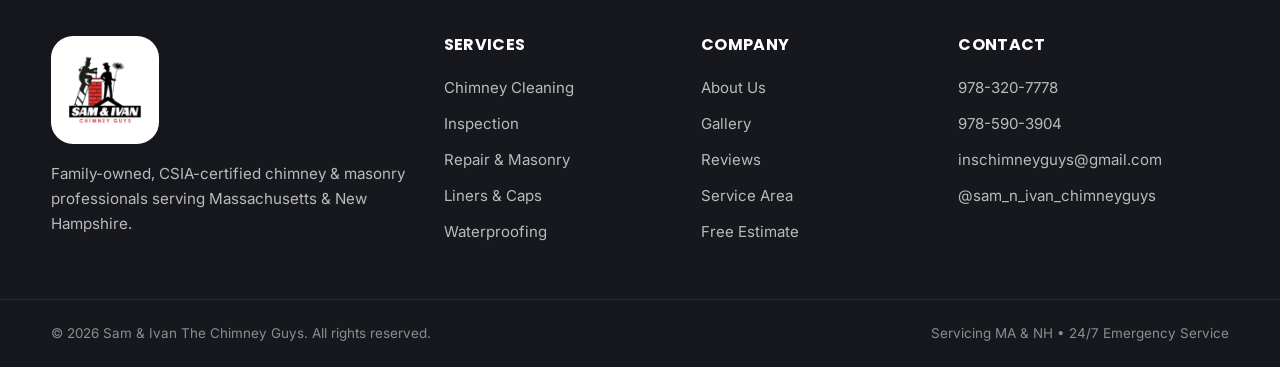
==== commit 4da0904a: "Replace service cards with interactive chimney anatomy diagram The 'Everything your chimney needs' s" ====
--- a/index.html
+++ b/index.html
@@ -8,7 +8,7 @@
   <link rel="preconnect" href="https://fonts.googleapis.com" />
   <link rel="preconnect" href="https://fonts.gstatic.com" crossorigin />
   <link href="https://fonts.googleapis.com/css2?family=Poppins:wght@400;500;600;700;800;900&family=Inter:wght@400;500;600;700&display=swap" rel="stylesheet" />
-  <link rel="stylesheet" href="styles.css?v=3" />
+  <link rel="stylesheet" href="styles.css?v=5" />
 </head>
 <body>
 
@@ -188,62 +188,126 @@
     </section>
 
     <!-- ===== CHIMNEY SERVICES ===== -->
-    <section class="services section section--tint" id="services">
+    <section class="services anatomy section section--dark" id="services">
       <div class="container">
         <div class="section__head reveal">
-          <span class="eyebrow">Chimney Services</span>
-          <h2 class="section__title">Everything your chimney needs</h2>
-          <p class="section__sub">From routine sweeps to full masonry rebuilds, one certified team handles it all.</p>
-        </div>
-        <div class="cards">
-          <a class="card reveal" href="services/chimney-cleaning.html">
-            <div class="card__icon">🧹</div>
-            <h3>Chimney Cleaning</h3>
-            <p>Thorough removal of creosote and debris to prevent chimney fires and keep your home breathing safely.</p>
-            <span class="card__more">Learn more</span>
-          </a>
-          <a class="card reveal" href="services/chimney-inspection.html">
-            <div class="card__icon">🔍</div>
-            <h3>Chimney Inspection</h3>
-            <p>Detailed structural and safety inspections that catch small problems before they become costly ones.</p>
-            <span class="card__more">Learn more</span>
-          </a>
-          <a class="card reveal" href="services/chimney-installation-repair.html">
-            <div class="card__icon">🧱</div>
-            <h3>Installation &amp; Repair</h3>
-            <p>Expert chimney installation and repair to restore safety, function, and curb appeal.</p>
-            <span class="card__more">Learn more</span>
-          </a>
-          <a class="card reveal" href="services/chimney-liner-installation.html">
-            <div class="card__icon">🛡️</div>
-            <h3>Chimney Liner Installation</h3>
-            <p>Stainless liners sized and installed to protect your flue and improve draft and efficiency.</p>
-            <span class="card__more">Learn more</span>
-          </a>
-          <a class="card reveal" href="services/chimney-waterproofing-sealing.html">
-            <div class="card__icon">💧</div>
-            <h3>Waterproofing &amp; Sealing</h3>
-            <p>Breathable sealants that lock out moisture, the #1 cause of chimney deterioration.</p>
-            <span class="card__more">Learn more</span>
-          </a>
-          <a class="card reveal" href="services/damper-caps-chase-covers.html">
-            <div class="card__icon">🎩</div>
-            <h3>Damper Caps &amp; Chase Covers</h3>
-            <p>Custom caps and covers that keep rain, animals, and debris out of your chimney for good.</p>
-            <span class="card__more">Learn more</span>
-          </a>
-          <a class="card reveal" href="services/fireplace-masonry-repair.html">
-            <div class="card__icon">🔥</div>
-            <h3>Fireplace Masonry &amp; Repair</h3>
-            <p>Skilled brick, block, and mortar work to rebuild and beautify your fireplace and chimney.</p>
-            <span class="card__more">Learn more</span>
-          </a>
-          <a class="card reveal" href="services/flashing-repair.html">
-            <div class="card__icon">⚡</div>
-            <h3>Flashing Repair</h3>
-            <p>Watertight flashing repair where your chimney meets the roof to stop leaks at the source.</p>
-            <span class="card__more">Learn more</span>
-          </a>
+          <span class="eyebrow eyebrow--light">Chimney Services</span>
+          <h2 class="section__title section__title--light">Everything your chimney needs</h2>
+          <p class="section__sub">Hover over each part of the chimney to see what can go wrong there, and how we fix it.</p>
+        </div>
+        <div class="anatomy__grid">
+          <!-- Interactive chimney illustration -->
+          <div class="anatomy__visual reveal" aria-hidden="true">
+            <svg viewBox="0 0 340 600" class="anatomy__svg" role="img" aria-label="Diagram of a chimney from cap to foundation">
+              <!-- Roof -->
+              <polyline points="24,340 134,232" class="a-roof" />
+              <polyline points="206,232 316,340" class="a-roof" />
+
+              <!-- Below the grade -->
+              <g class="a-zone" data-part="below">
+                <rect x="112" y="466" width="116" height="66" rx="6" class="a-shape" />
+                <line x1="122" y1="480" x2="150" y2="522" class="a-hatch" />
+                <line x1="146" y1="476" x2="178" y2="524" class="a-hatch" />
+                <line x1="172" y1="476" x2="204" y2="524" class="a-hatch" />
+                <line x1="198" y1="476" x2="220" y2="510" class="a-hatch" />
+              </g>
+              <line x1="36" y1="470" x2="304" y2="470" class="a-ground" />
+
+              <!-- Firebox & hearth -->
+              <g class="a-zone" data-part="firebox">
+                <rect x="100" y="368" width="140" height="84" rx="8" class="a-shape" />
+                <path d="M132 452 v-40 a38 34 0 0 1 76 0 v40 z" class="a-inner" />
+                <rect x="84" y="452" width="172" height="14" rx="5" class="a-shape" />
+                <path class="a-flame" d="M170 446 c-10 -12 -2 -22 0 -32 c8 10 12 20 4 32 z" />
+                <path class="a-flame a-flame--2" d="M162 446 c-6 -8 -1 -14 1 -20 c5 6 7 13 2 20 z" />
+              </g>
+
+              <!-- Smoke chamber & damper -->
+              <g class="a-zone" data-part="smoke">
+                <polygon points="134,304 206,304 240,368 100,368" class="a-shape" />
+                <rect x="150" y="322" width="40" height="8" rx="4" class="a-inner" />
+              </g>
+
+              <!-- Roofline & flashing -->
+              <g class="a-zone" data-part="flashing">
+                <polygon points="134,226 134,262 112,244" class="a-shape" />
+                <polygon points="206,226 206,262 228,244" class="a-shape" />
+              </g>
+
+              <!-- Flue liner (inside the shaft) -->
+              <g class="a-zone" data-part="flue">
+                <rect x="134" y="64" width="72" height="240" rx="4" class="a-shape" />
+                <line x1="134" y1="104" x2="206" y2="104" class="a-brick" />
+                <line x1="134" y1="144" x2="206" y2="144" class="a-brick" />
+                <line x1="134" y1="184" x2="206" y2="184" class="a-brick" />
+                <line x1="134" y1="224" x2="206" y2="224" class="a-brick" />
+                <line x1="134" y1="264" x2="206" y2="264" class="a-brick" />
+                <rect x="152" y="74" width="36" height="222" rx="4" class="a-inner" />
+                <circle cx="170" cy="164" r="5" class="a-ember" />
+              </g>
+
+              <!-- Cap & crown -->
+              <g class="a-zone" data-part="cap">
+                <rect x="122" y="26" width="96" height="12" rx="5" class="a-shape" />
+                <rect x="134" y="38" width="8" height="12" class="a-shape" />
+                <rect x="198" y="38" width="8" height="12" class="a-shape" />
+                <rect x="126" y="50" width="88" height="14" rx="4" class="a-shape" />
+              </g>
+            </svg>
+          </div>
+
+          <!-- Numbered part list -->
+          <div class="anatomy__list reveal">
+            <div class="a-part" data-part="cap">
+              <span class="a-part__num">1</span>
+              <h3 class="a-part__title">Cap &amp; Crown</h3>
+              <div class="a-part__body">
+                <p>Your chimney's first line of defense. A missing cap invites rain, animals, and debris straight in, and a cracked crown lets water slowly tear the masonry apart.</p>
+                <p class="a-part__fix">The fix: <a href="services/damper-caps-chase-covers.html">caps &amp; chase covers</a> &amp; <a href="services/chimney-waterproofing-sealing.html">waterproofing</a>.</p>
+              </div>
+            </div>
+            <div class="a-part" data-part="flue">
+              <span class="a-part__num">2</span>
+              <h3 class="a-part__title">The Flue Liner</h3>
+              <div class="a-part__body">
+                <p>Creosote condenses on these walls every time you burn. An eighth of an inch is enough to ignite, and cracked tiles can leak carbon monoxide into the rooms you sleep in.</p>
+                <p class="a-part__fix">The fix: <a href="services/chimney-cleaning.html">sweeping</a> &amp; <a href="services/chimney-liner-installation.html">stainless liner installation</a>.</p>
+              </div>
+            </div>
+            <div class="a-part" data-part="flashing">
+              <span class="a-part__num">3</span>
+              <h3 class="a-part__title">Roofline &amp; Flashing</h3>
+              <div class="a-part__body">
+                <p>Where the chimney meets the roof is where most "roof leaks" actually start. Lifted or rusted flashing lets water into your ceilings, walls, and framing.</p>
+                <p class="a-part__fix">The fix: <a href="services/flashing-repair.html">flashing repair</a> &amp; <a href="services/chimney-installation-repair.html">chimney repair</a>.</p>
+              </div>
+            </div>
+            <div class="a-part" data-part="smoke">
+              <span class="a-part__num">4</span>
+              <h3 class="a-part__title">Smoke Chamber &amp; Damper</h3>
+              <div class="a-part__body">
+                <p>A rusted or stuck damper bleeds your home's heat all winter, and a cracked smoke chamber gives fire a shortcut to the structure around it.</p>
+                <p class="a-part__fix">The fix: <a href="services/chimney-inspection.html">inspection</a> &amp; <a href="services/chimney-installation-repair.html">installation &amp; repair</a>.</p>
+              </div>
+            </div>
+            <div class="a-part" data-part="firebox">
+              <span class="a-part__num">5</span>
+              <h3 class="a-part__title">Firebox &amp; Hearth</h3>
+              <div class="a-part__body">
+                <p>Cracked firebrick and crumbling mortar joints put open flame inches from your home's framing. This is where craftsmanship matters most.</p>
+                <p class="a-part__fix">The fix: <a href="services/fireplace-masonry-repair.html">fireplace masonry &amp; repair</a>.</p>
+              </div>
+            </div>
+            <div class="a-part" data-part="below">
+              <span class="a-part__num">6</span>
+              <h3 class="a-part__title">Below the Grade</h3>
+              <div class="a-part__body">
+                <p>Water wicking up from the base undermines everything above it. A damp foundation cracks, shifts, and takes the whole chimney with it.</p>
+                <p class="a-part__fix">The fix: <a href="services/foundation-waterproofing-repair.html">foundation waterproofing &amp; repair</a>.</p>
+              </div>
+            </div>
+            <a href="#contact" class="btn btn--primary btn--lg anatomy__cta">Book the Full Top-to-Bottom Look</a>
+          </div>
         </div>
       </div>
     </section>
@@ -487,6 +551,6 @@
     <svg viewBox="0 0 24 24" class="ico"><path d="M6.6 10.8a15.5 15.5 0 006.6 6.6l2.2-2.2a1 1 0 011-.24 11.3 11.3 0 003.5.56 1 1 0 011 1V20a1 1 0 01-1 1A17 17 0 013 4a1 1 0 011-1h3.5a1 1 0 011 1 11.3 11.3 0 00.56 3.5 1 1 0 01-.24 1z"/></svg>
   </a>
 
-  <script src="script.js?v=4"></script>
+  <script src="script.js?v=5"></script>
 </body>
 </html>
--- a/styles.css
+++ b/styles.css
@@ -560,6 +560,72 @@
 }
 
 /* ============================================================
+   Interactive chimney anatomy (homepage services section)
+   ============================================================ */
+.anatomy .section__head { margin-bottom: clamp(2rem, 4vw, 3rem); }
+.anatomy__grid {
+  display: grid; grid-template-columns: .9fr 1.1fr;
+  gap: clamp(2rem, 5vw, 4.5rem); align-items: center;
+}
+.anatomy__visual { display: grid; place-items: center; }
+.anatomy__svg { width: min(100%, 380px); height: auto; overflow: visible; }
+
+/* Base shapes */
+.a-shape { fill: #262a33; stroke: rgba(255,255,255,.16); stroke-width: 1.5; transition: fill .35s var(--ease), stroke .35s var(--ease); }
+.a-inner { fill: #171a20; stroke: rgba(255,255,255,.10); stroke-width: 1.5; transition: fill .35s var(--ease), stroke .35s var(--ease); }
+.a-brick { stroke: rgba(255,255,255,.08); stroke-width: 1.5; }
+.a-hatch { stroke: rgba(255,255,255,.10); stroke-width: 1.5; }
+.a-roof { fill: none; stroke: rgba(255,255,255,.22); stroke-width: 5; stroke-linecap: round; }
+.a-ground { stroke: rgba(255,255,255,.22); stroke-width: 2; stroke-dasharray: 7 8; stroke-linecap: round; }
+
+/* Flame + ember */
+.a-flame { fill: var(--red-soft); transform-origin: 170px 446px; animation: flameFlicker 1.6s ease-in-out infinite; }
+.a-flame--2 { fill: #ffb35c; animation-delay: -.8s; transform-origin: 163px 446px; }
+@keyframes flameFlicker { 0%,100% { transform: scaleY(1) } 50% { transform: scaleY(1.14) scaleX(.94) } }
+.a-ember { fill: var(--red-soft); opacity: .9; animation: emberPulse 2.4s ease-in-out infinite; }
+@keyframes emberPulse { 0%,100% { opacity: .45; r: 4 } 50% { opacity: 1; r: 6 } }
+
+/* Hoverable zones */
+.a-zone { cursor: pointer; }
+.a-zone * { pointer-events: all; }
+.a-zone.active .a-shape { fill: rgba(216,31,42,.26); stroke: var(--red-soft); }
+.a-zone.active .a-inner { fill: rgba(216,31,42,.14); stroke: rgba(255,59,71,.55); }
+.a-zone.active { filter: drop-shadow(0 0 14px rgba(255,59,71,.45)); }
+
+/* Numbered list */
+.anatomy__list { display: flex; flex-direction: column; }
+.a-part {
+  position: relative; padding: .95rem 1.1rem .95rem 2.4rem; border-radius: var(--r-md);
+  cursor: pointer; border: 1px solid transparent;
+  transition: background .35s var(--ease), border-color .35s var(--ease);
+}
+.a-part__num {
+  position: absolute; left: .9rem; top: 1.05rem;
+  font-family: var(--font-head); font-weight: 800; font-size: .8rem; color: var(--red-soft);
+  opacity: .65; transition: opacity .3s var(--ease);
+}
+.a-part__title {
+  font-size: 1.05rem; color: rgba(255,255,255,.45); letter-spacing: .04em;
+  transition: color .3s var(--ease);
+}
+.a-part__body { max-height: 0; overflow: hidden; opacity: 0; transition: max-height .5s var(--ease), opacity .4s var(--ease); }
+.a-part__body p { color: rgba(255,255,255,.68); font-size: .95rem; margin-top: .55rem; }
+.a-part__fix { font-family: var(--font-head); font-weight: 600; }
+.a-part__fix a { color: var(--red-soft); border-bottom: 1px solid rgba(255,59,71,.4); transition: color .25s var(--ease), border-color .25s var(--ease); }
+.a-part__fix a:hover { color: #fff; border-color: #fff; }
+.a-part.active { background: rgba(255,255,255,.05); border-color: rgba(255,59,71,.35); }
+.a-part.active .a-part__num { opacity: 1; }
+.a-part.active .a-part__title { color: #fff; }
+.a-part.active .a-part__body { max-height: 220px; opacity: 1; }
+.anatomy__cta { margin-top: 1.6rem; align-self: flex-start; }
+
+@media (max-width: 900px) {
+  .anatomy__grid { grid-template-columns: 1fr; }
+  .anatomy__svg { width: min(100%, 300px); }
+  .anatomy__cta { align-self: stretch; }
+}
+
+/* ============================================================
    Service landing pages (subpages)
    ============================================================ */
 .dropdown a.is-current { color: var(--red); background: var(--paper); }
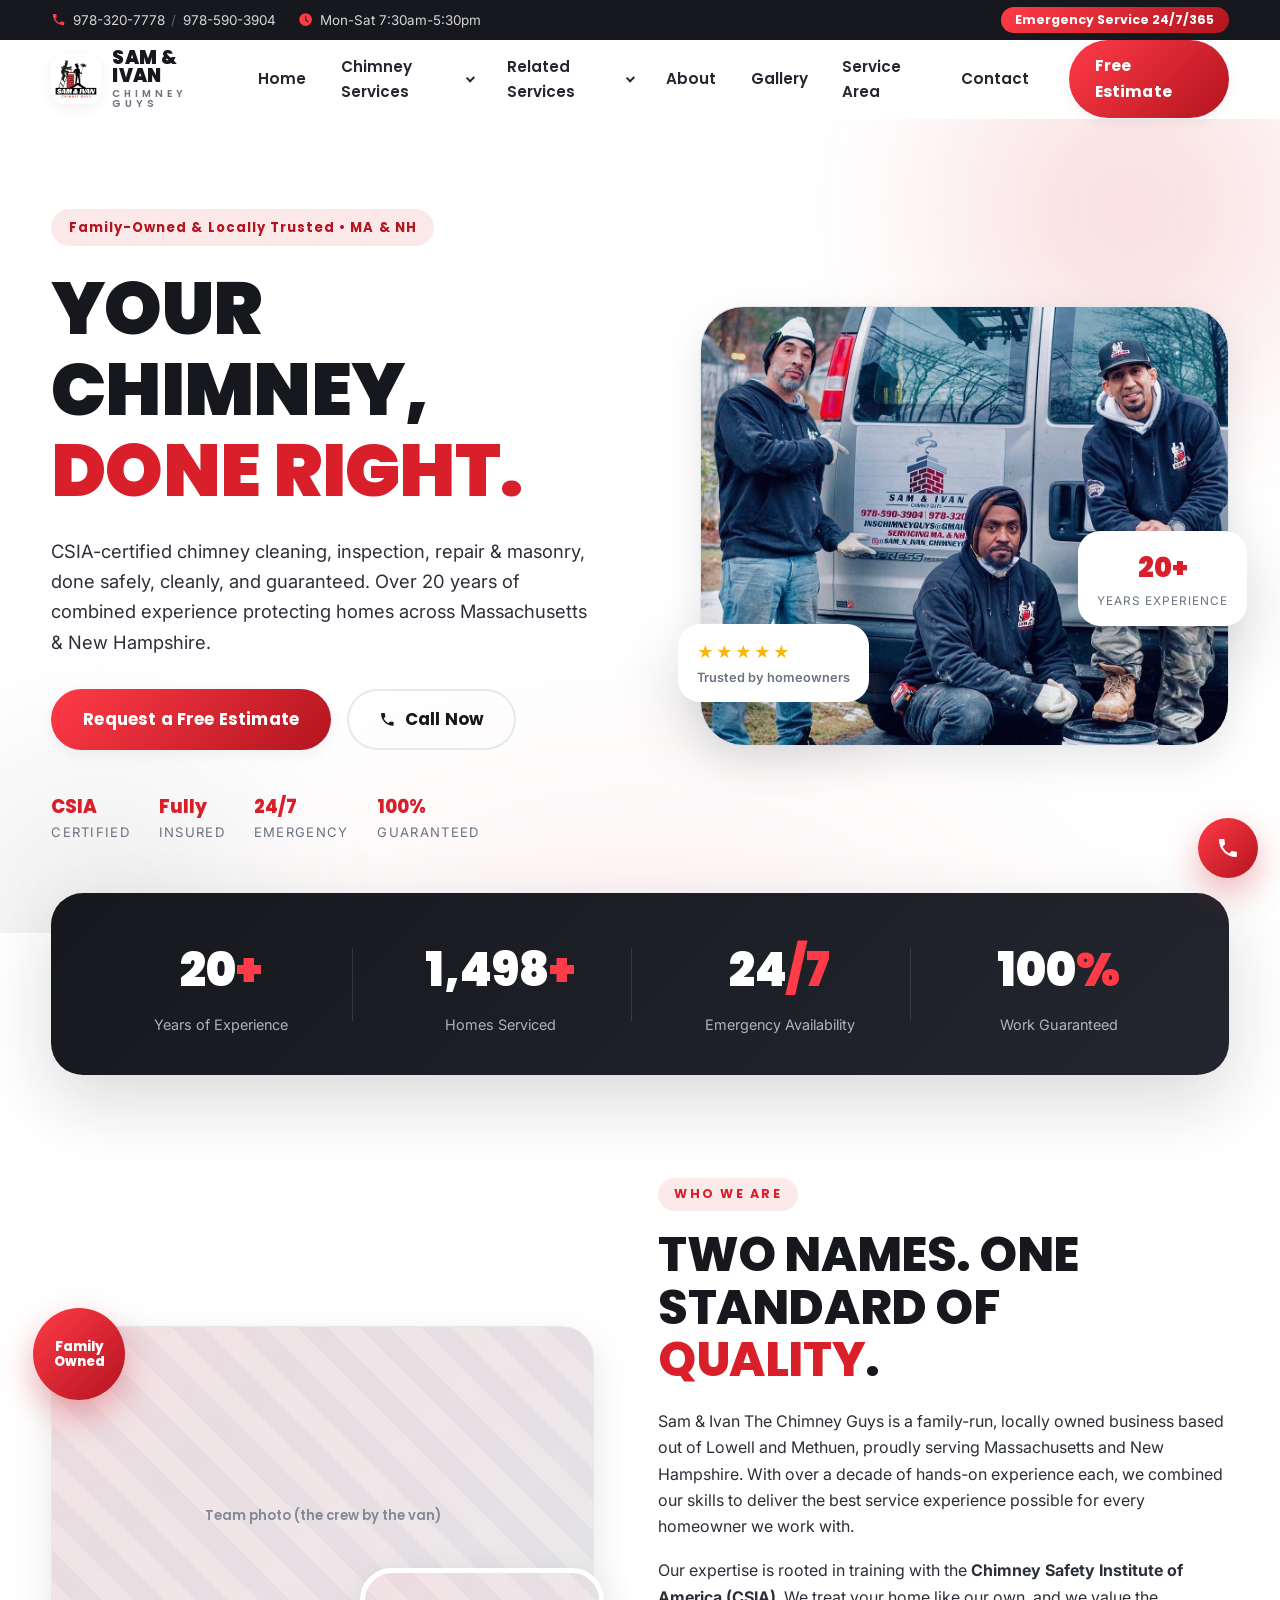
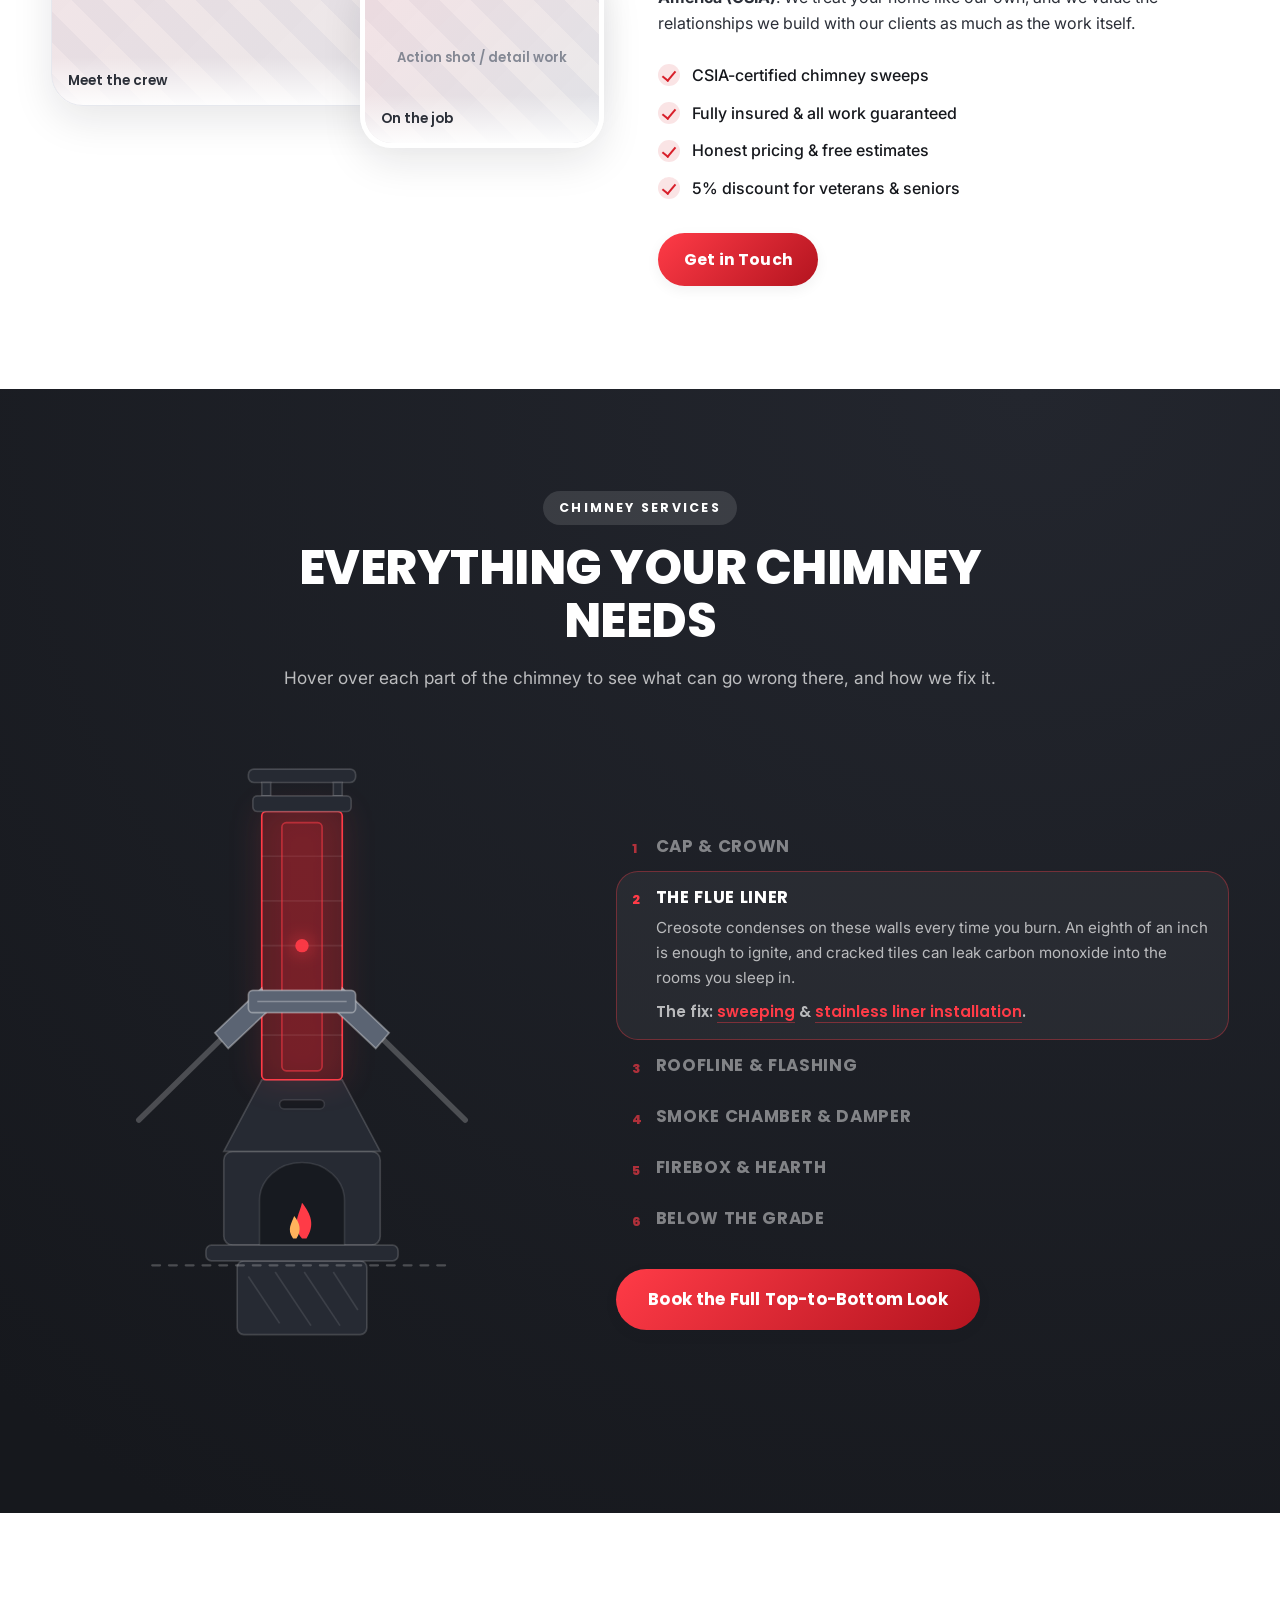
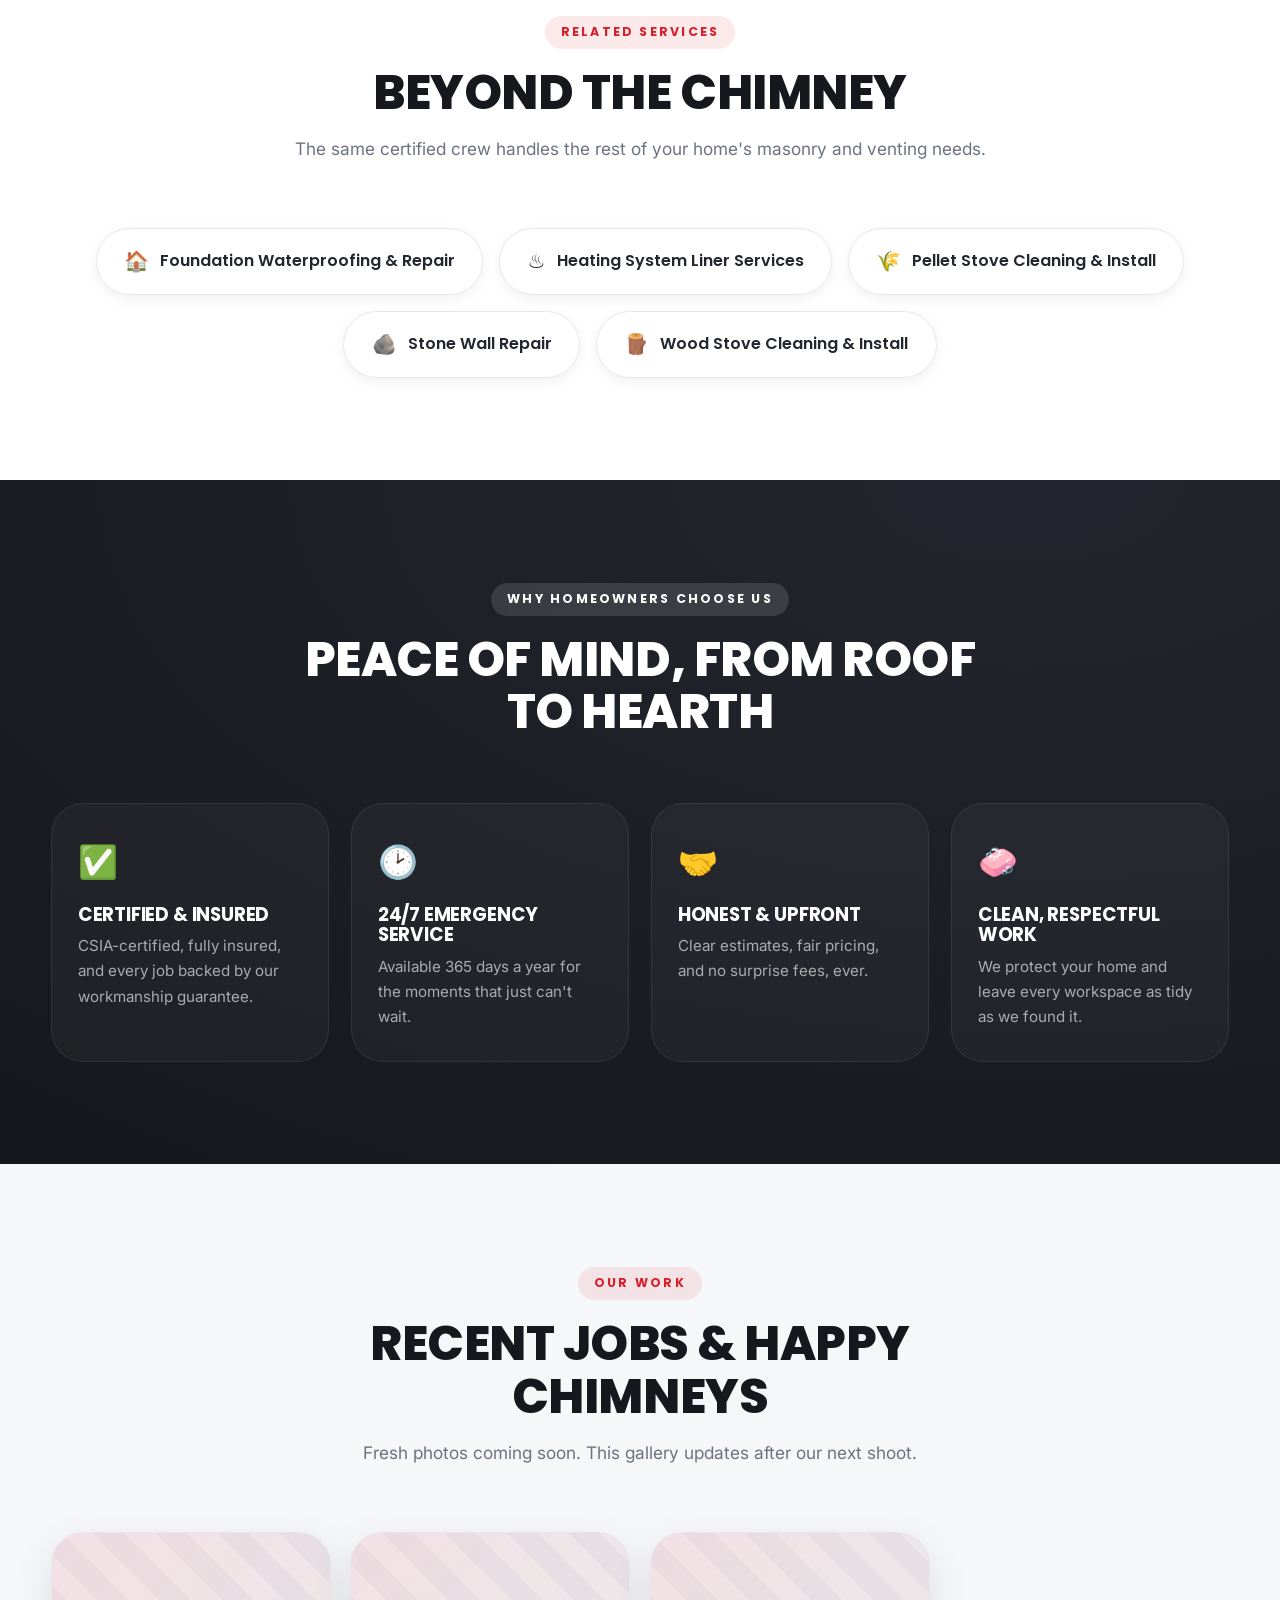
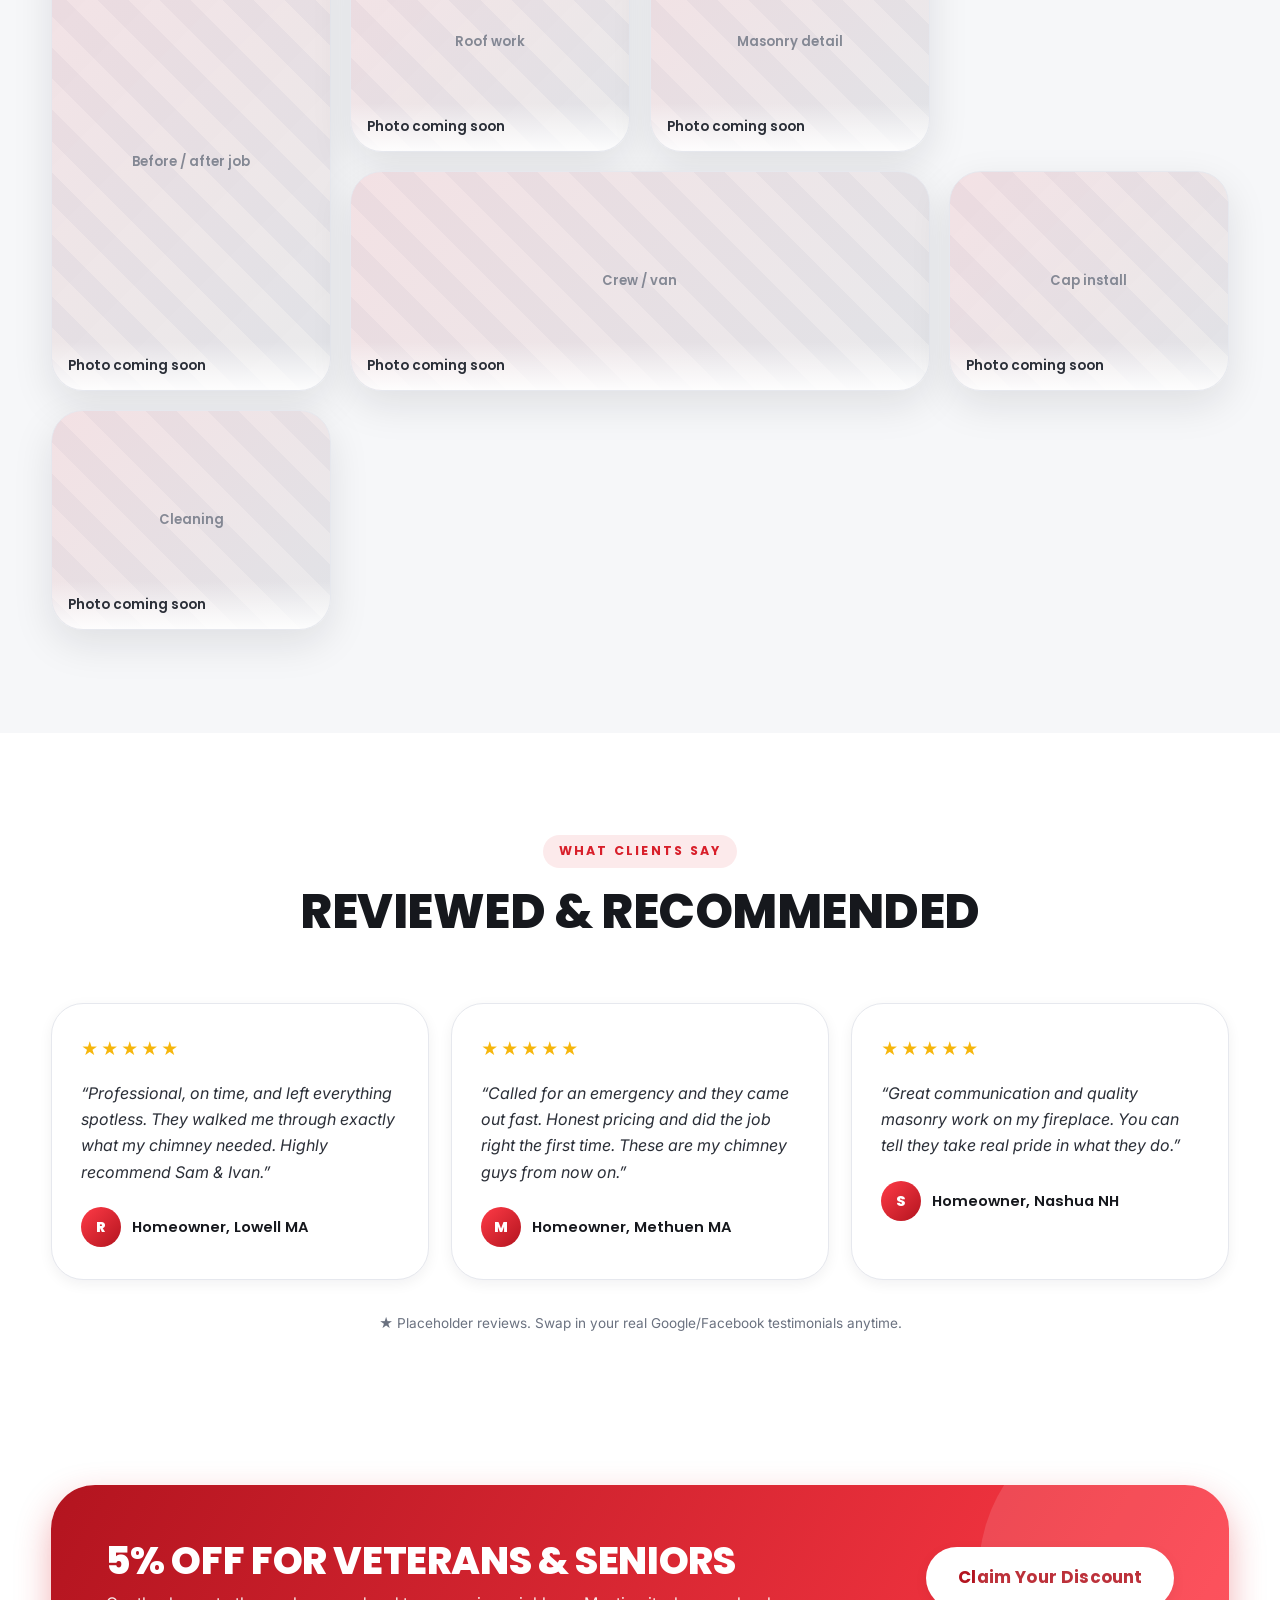
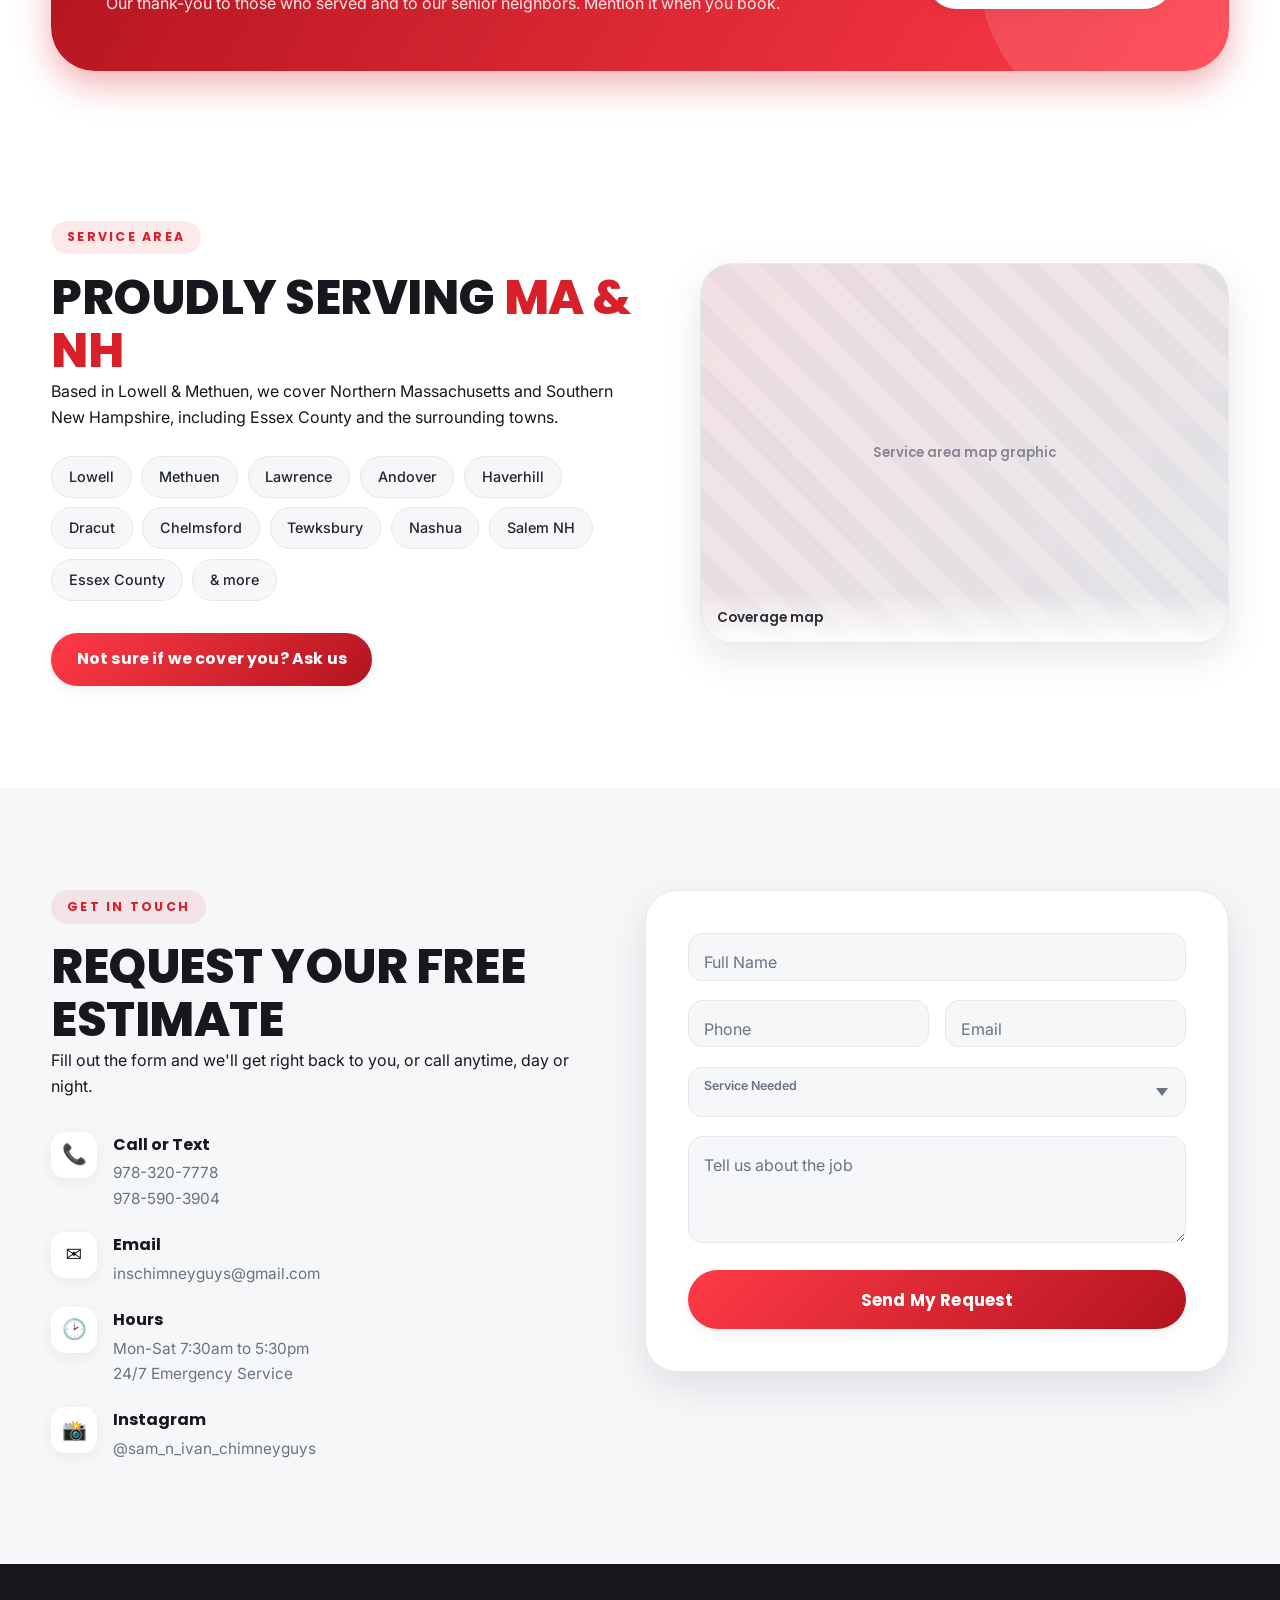
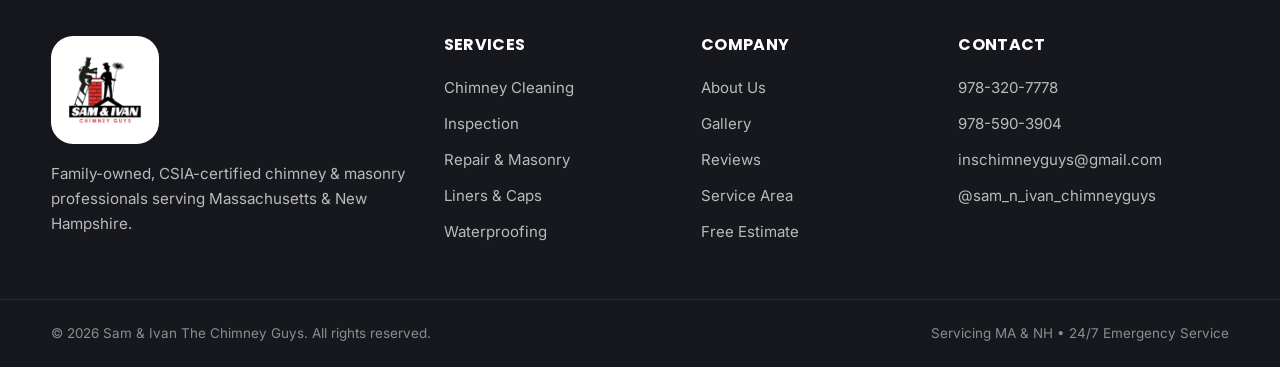
==== commit 58874bda: "Anatomy: ember follows active section + more visible flashing - The glowing ember now moves to the c" ====
--- a/index.html
+++ b/index.html
@@ -8,7 +8,7 @@
   <link rel="preconnect" href="https://fonts.googleapis.com" />
   <link rel="preconnect" href="https://fonts.gstatic.com" crossorigin />
   <link href="https://fonts.googleapis.com/css2?family=Poppins:wght@400;500;600;700;800;900&family=Inter:wght@400;500;600;700&display=swap" rel="stylesheet" />
-  <link rel="stylesheet" href="styles.css?v=5" />
+  <link rel="stylesheet" href="styles.css?v=6" />
 </head>
 <body>
 
@@ -228,12 +228,6 @@
                 <rect x="150" y="322" width="40" height="8" rx="4" class="a-inner" />
               </g>
 
-              <!-- Roofline & flashing -->
-              <g class="a-zone" data-part="flashing">
-                <polygon points="134,226 134,262 112,244" class="a-shape" />
-                <polygon points="206,226 206,262 228,244" class="a-shape" />
-              </g>
-
               <!-- Flue liner (inside the shaft) -->
               <g class="a-zone" data-part="flue">
                 <rect x="134" y="64" width="72" height="240" rx="4" class="a-shape" />
@@ -243,7 +237,16 @@
                 <line x1="134" y1="224" x2="206" y2="224" class="a-brick" />
                 <line x1="134" y1="264" x2="206" y2="264" class="a-brick" />
                 <rect x="152" y="74" width="36" height="222" rx="4" class="a-inner" />
-                <circle cx="170" cy="164" r="5" class="a-ember" />
+              </g>
+
+              <!-- Roofline & flashing (drawn over the shaft base so the metal collar reads clearly) -->
+              <g class="a-zone" data-part="flashing">
+                <!-- step flashing running down each side of the roof seam -->
+                <polygon points="134,222 92,262 104,276 138,244" class="a-shape a-flash" />
+                <polygon points="206,222 248,262 236,276 202,244" class="a-shape a-flash" />
+                <!-- metal collar wrapping the chimney at the roofline -->
+                <rect x="122" y="224" width="96" height="20" rx="4" class="a-shape a-flash" />
+                <line x1="130" y1="234" x2="210" y2="234" class="a-flash-line" />
               </g>
 
               <!-- Cap & crown -->
@@ -253,6 +256,9 @@
                 <rect x="198" y="38" width="8" height="12" class="a-shape" />
                 <rect x="126" y="50" width="88" height="14" rx="4" class="a-shape" />
               </g>
+
+              <!-- Spotlight ember: JS moves it to whichever section is active -->
+              <circle cx="170" cy="164" r="6" class="a-ember" />
             </svg>
           </div>
 
@@ -551,6 +557,6 @@
     <svg viewBox="0 0 24 24" class="ico"><path d="M6.6 10.8a15.5 15.5 0 006.6 6.6l2.2-2.2a1 1 0 011-.24 11.3 11.3 0 003.5.56 1 1 0 011 1V20a1 1 0 01-1 1A17 17 0 013 4a1 1 0 011-1h3.5a1 1 0 011 1 11.3 11.3 0 00.56 3.5 1 1 0 01-.24 1z"/></svg>
   </a>
 
-  <script src="script.js?v=5"></script>
+  <script src="script.js?v=6"></script>
 </body>
 </html>
--- a/styles.css
+++ b/styles.css
@@ -578,12 +578,21 @@
 .a-roof { fill: none; stroke: rgba(255,255,255,.22); stroke-width: 5; stroke-linecap: round; }
 .a-ground { stroke: rgba(255,255,255,.22); stroke-width: 2; stroke-dasharray: 7 8; stroke-linecap: round; }
 
+/* Flashing: a distinct metallic band so it's obvious as its own section */
+.a-flash { fill: #5b6473; stroke: rgba(255,255,255,.35); stroke-width: 1.5; transition: fill .35s var(--ease), stroke .35s var(--ease); }
+.a-flash-line { stroke: rgba(255,255,255,.28); stroke-width: 1.5; }
+
 /* Flame + ember */
 .a-flame { fill: var(--red-soft); transform-origin: 170px 446px; animation: flameFlicker 1.6s ease-in-out infinite; }
 .a-flame--2 { fill: #ffb35c; animation-delay: -.8s; transform-origin: 163px 446px; }
 @keyframes flameFlicker { 0%,100% { transform: scaleY(1) } 50% { transform: scaleY(1.14) scaleX(.94) } }
-.a-ember { fill: var(--red-soft); opacity: .9; animation: emberPulse 2.4s ease-in-out infinite; }
-@keyframes emberPulse { 0%,100% { opacity: .45; r: 4 } 50% { opacity: 1; r: 6 } }
+.a-ember {
+  fill: var(--red-soft); opacity: .95; pointer-events: none;
+  filter: drop-shadow(0 0 8px rgba(255,59,71,.9));
+  transition: cx .55s var(--ease), cy .55s var(--ease);
+  animation: emberPulse 2.4s ease-in-out infinite;
+}
+@keyframes emberPulse { 0%,100% { opacity: .55; r: 5 } 50% { opacity: 1; r: 7 } }
 
 /* Hoverable zones */
 .a-zone { cursor: pointer; }
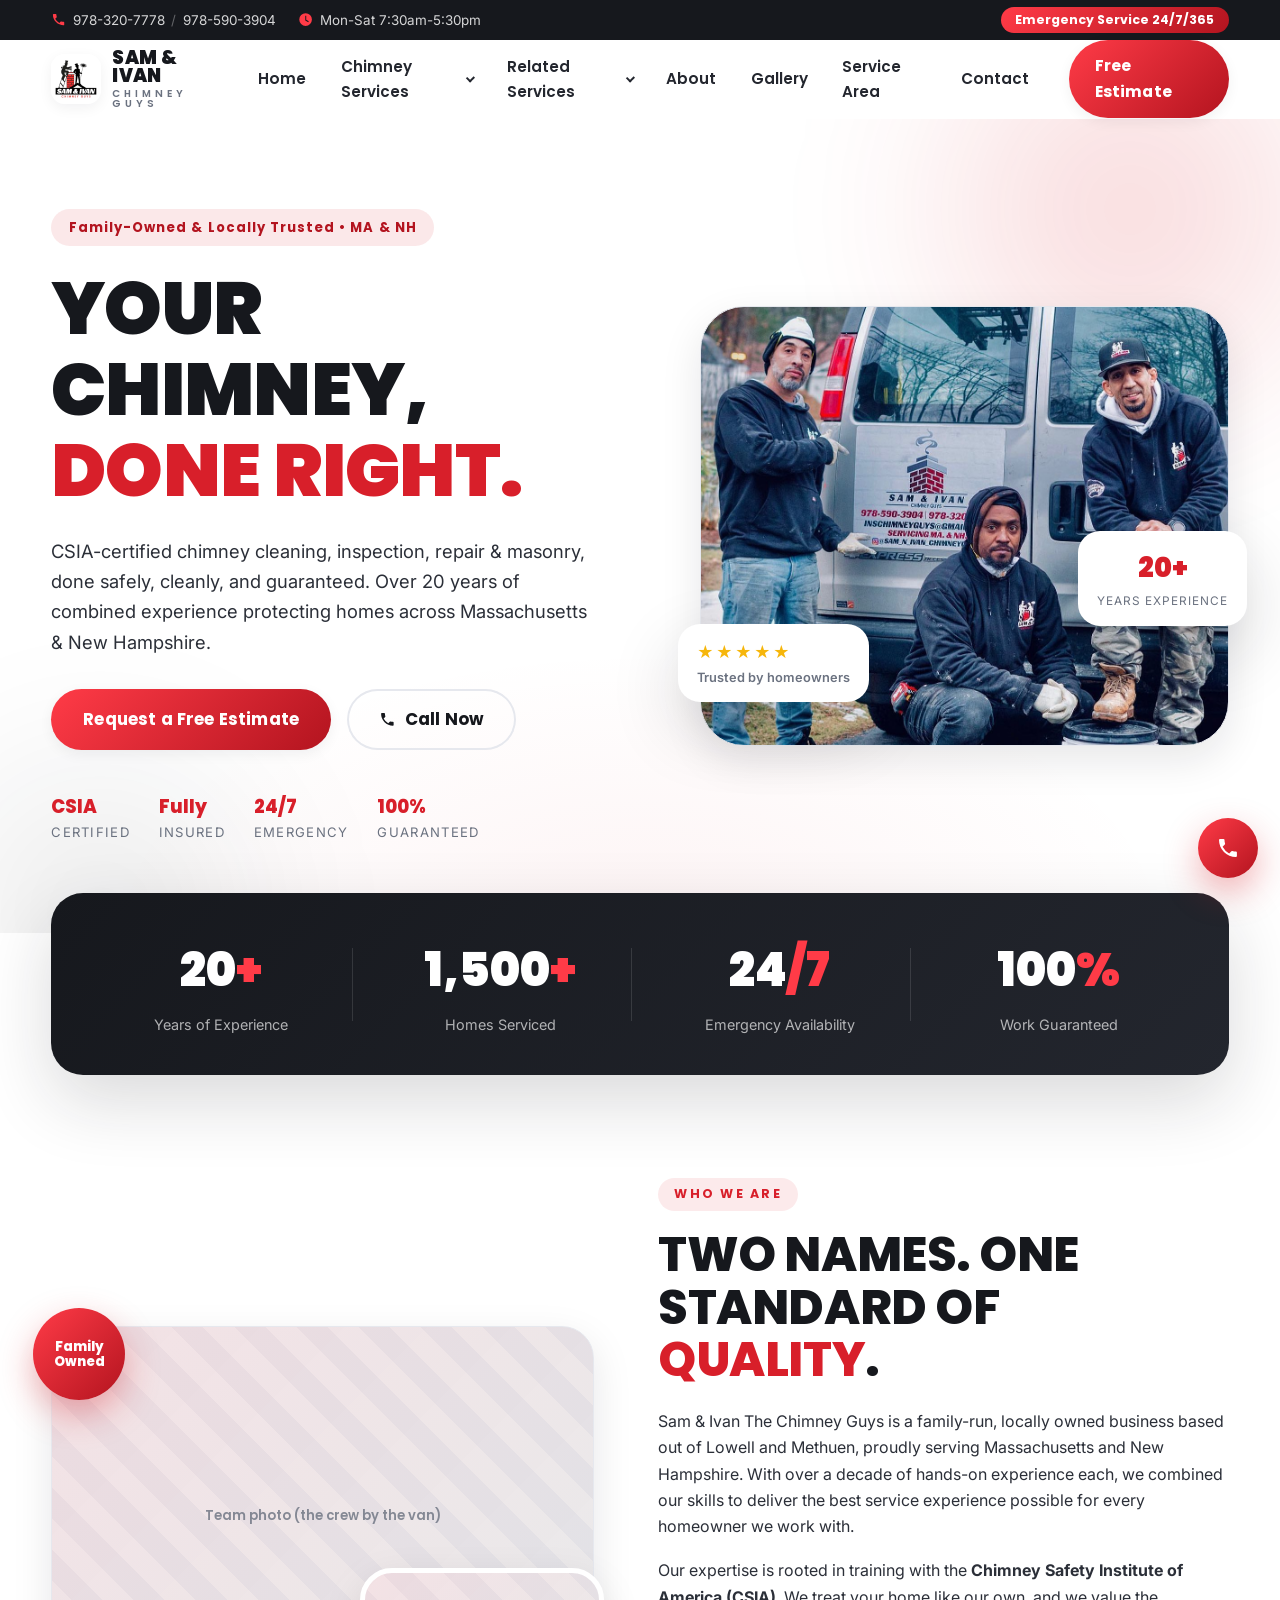
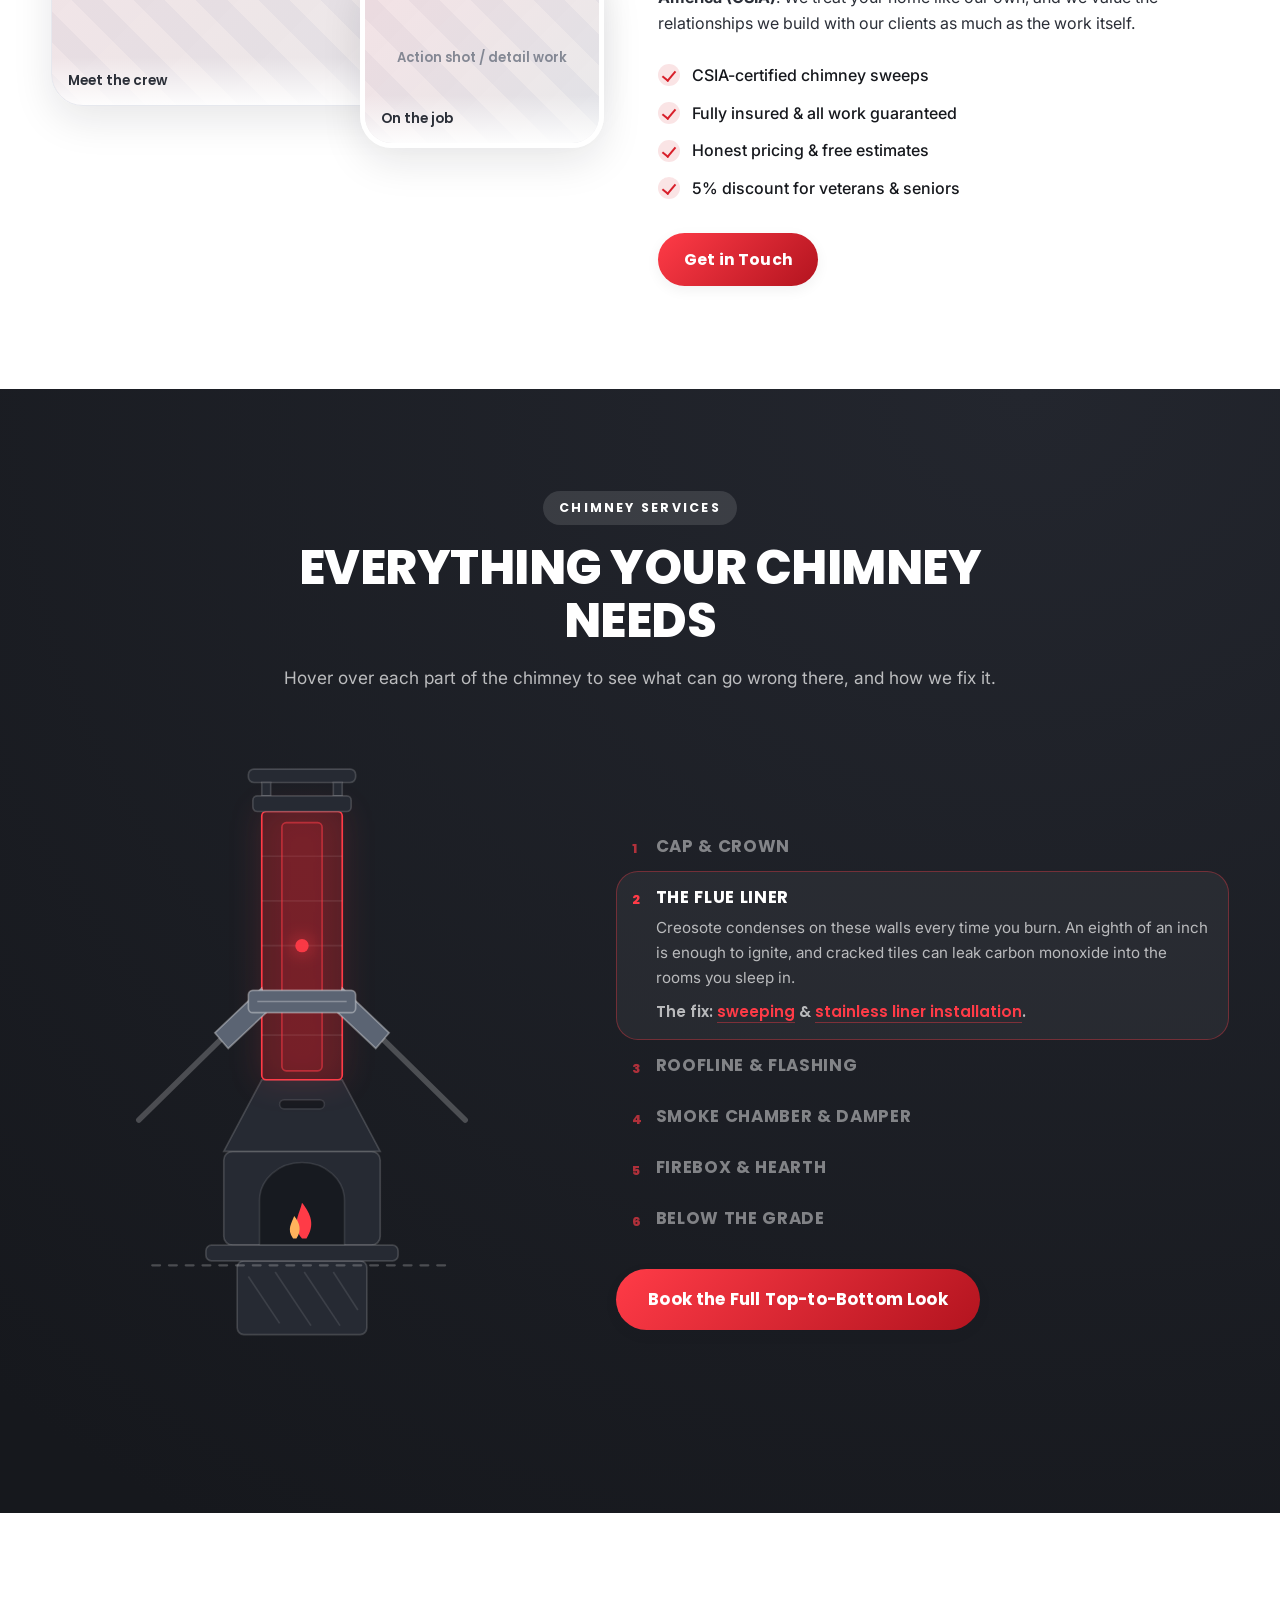
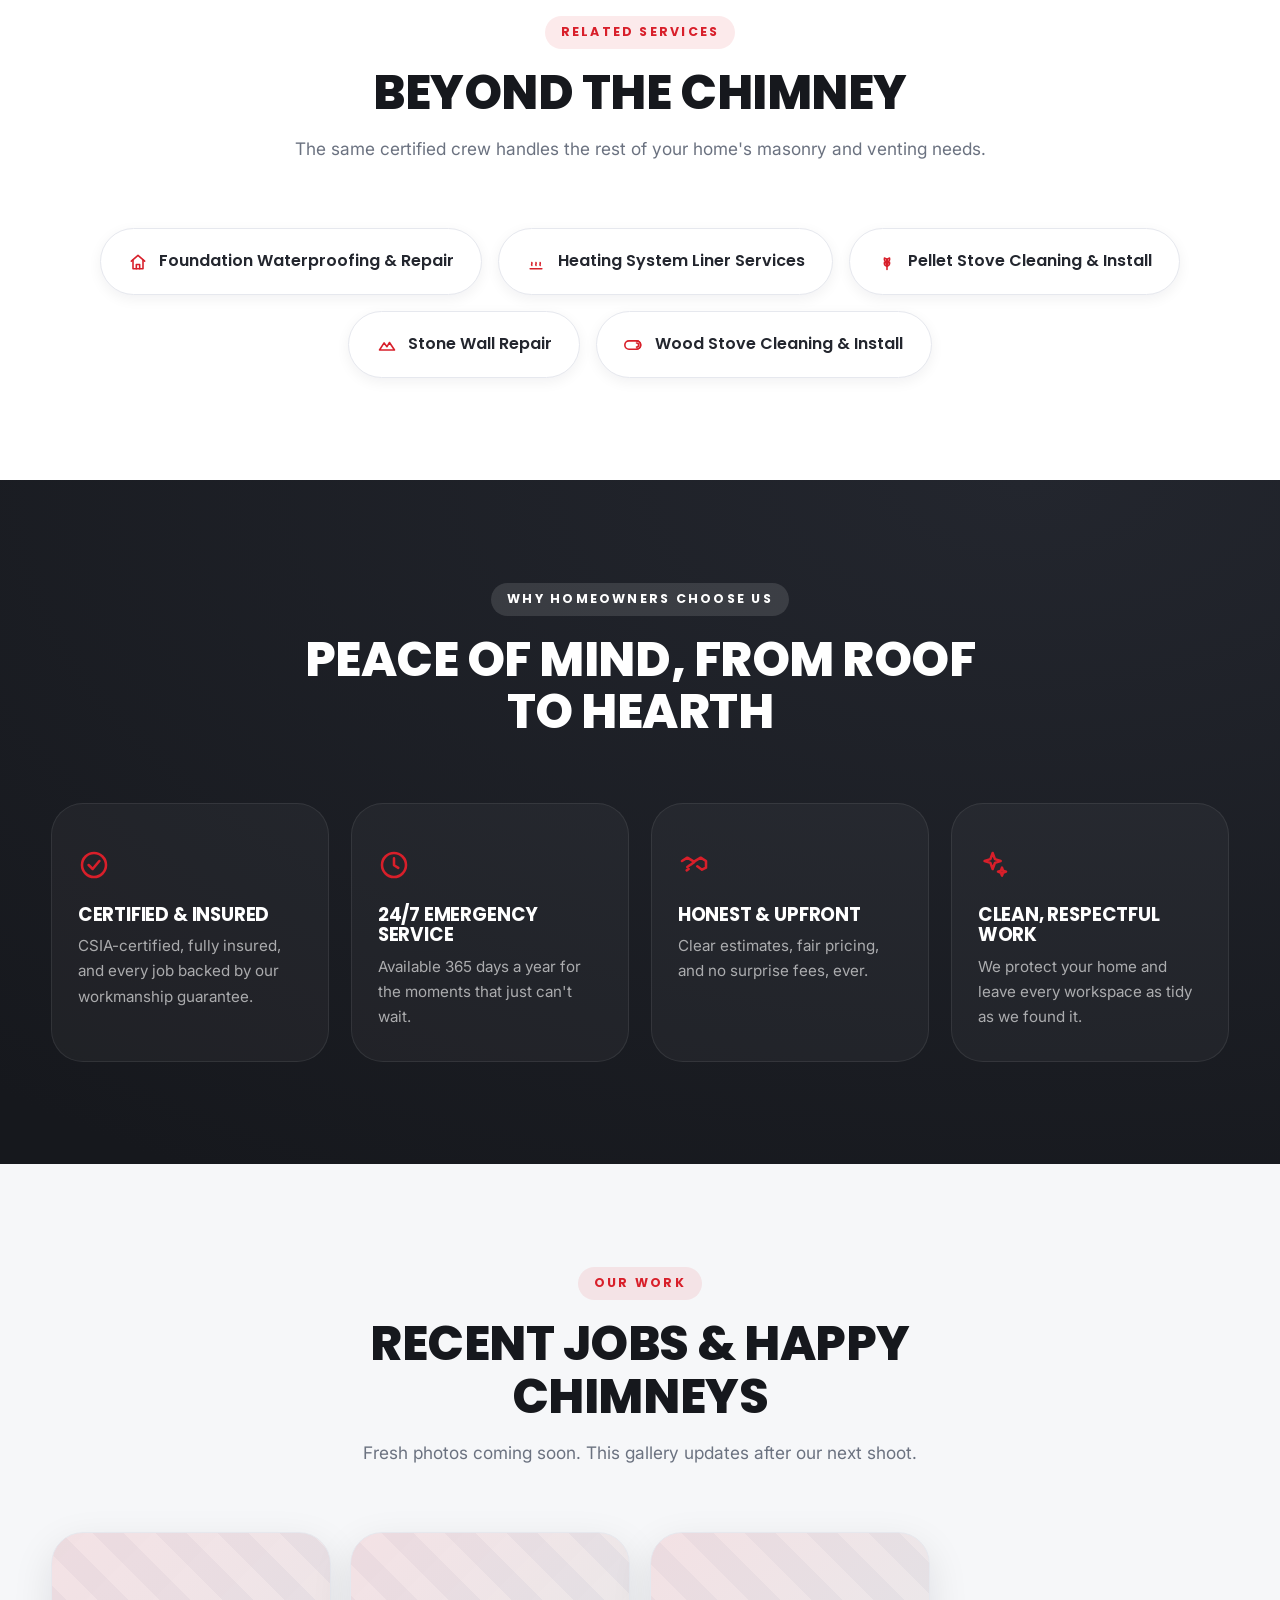
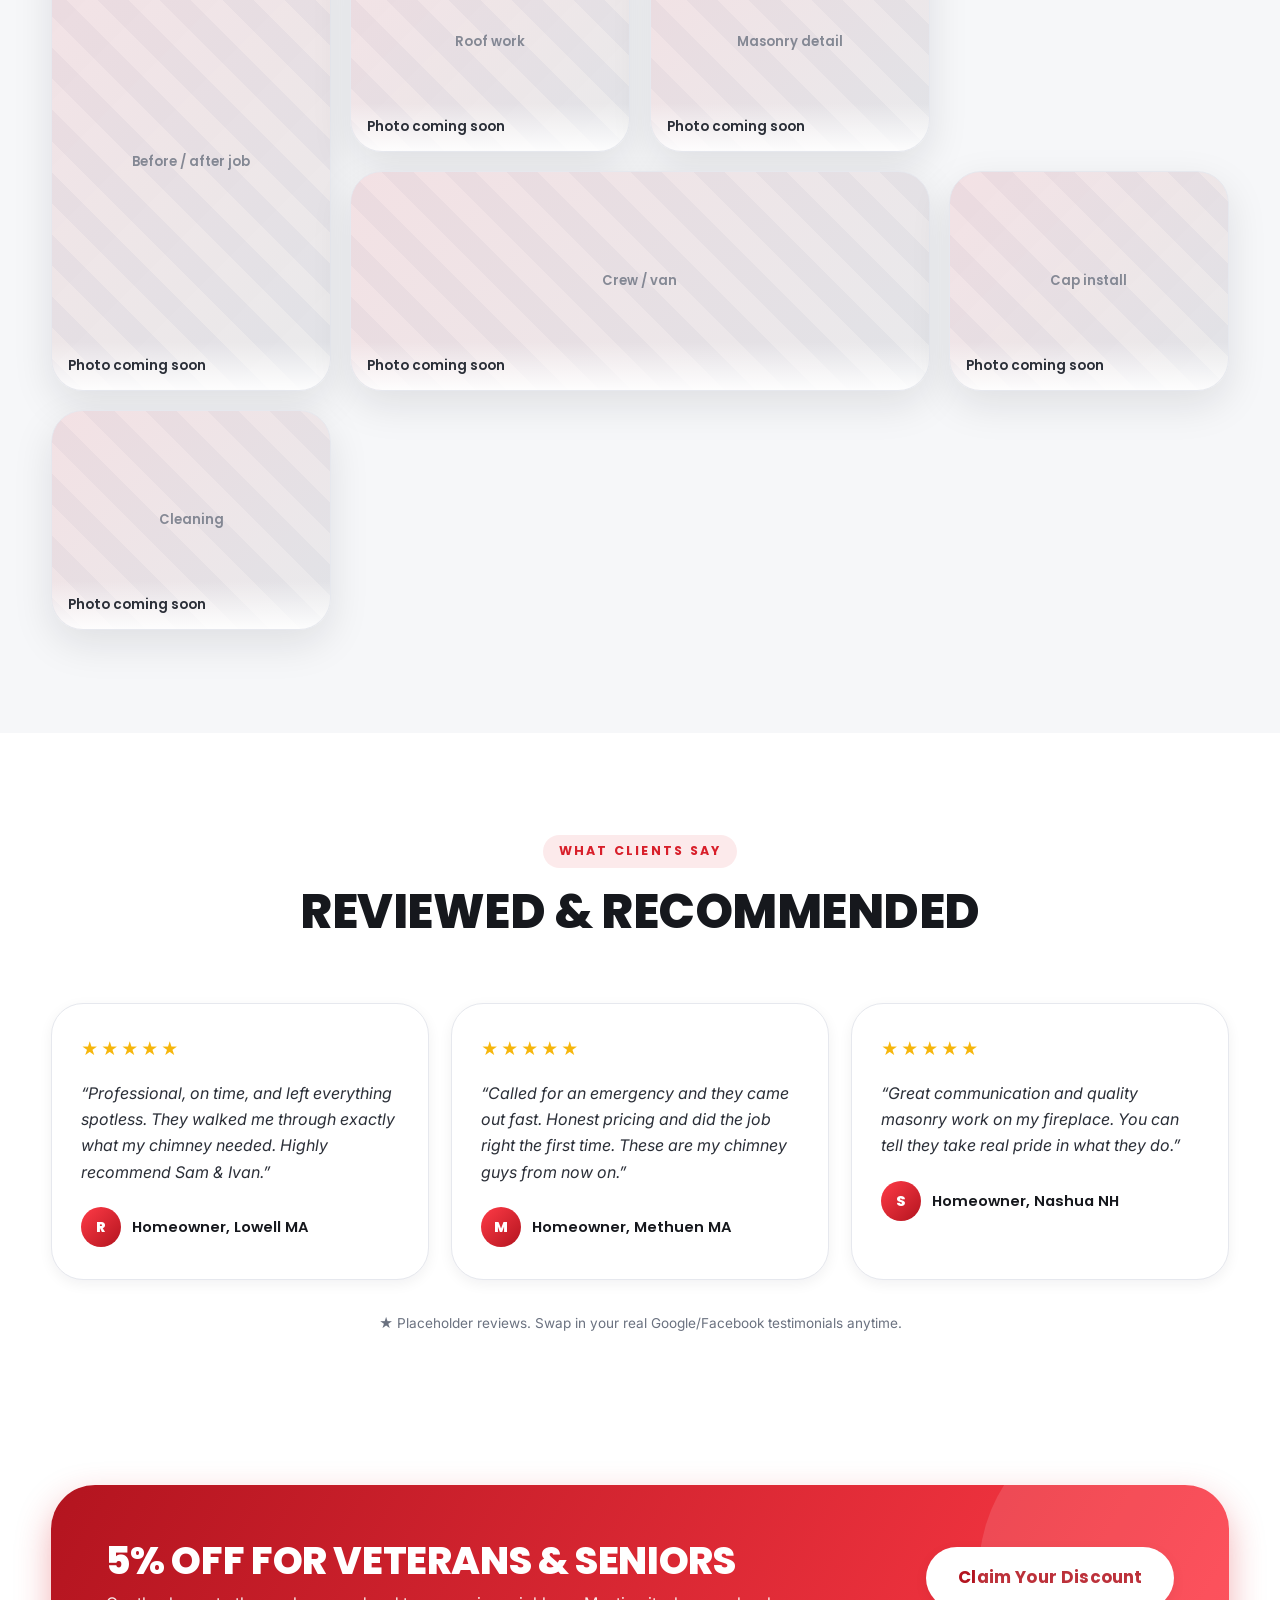
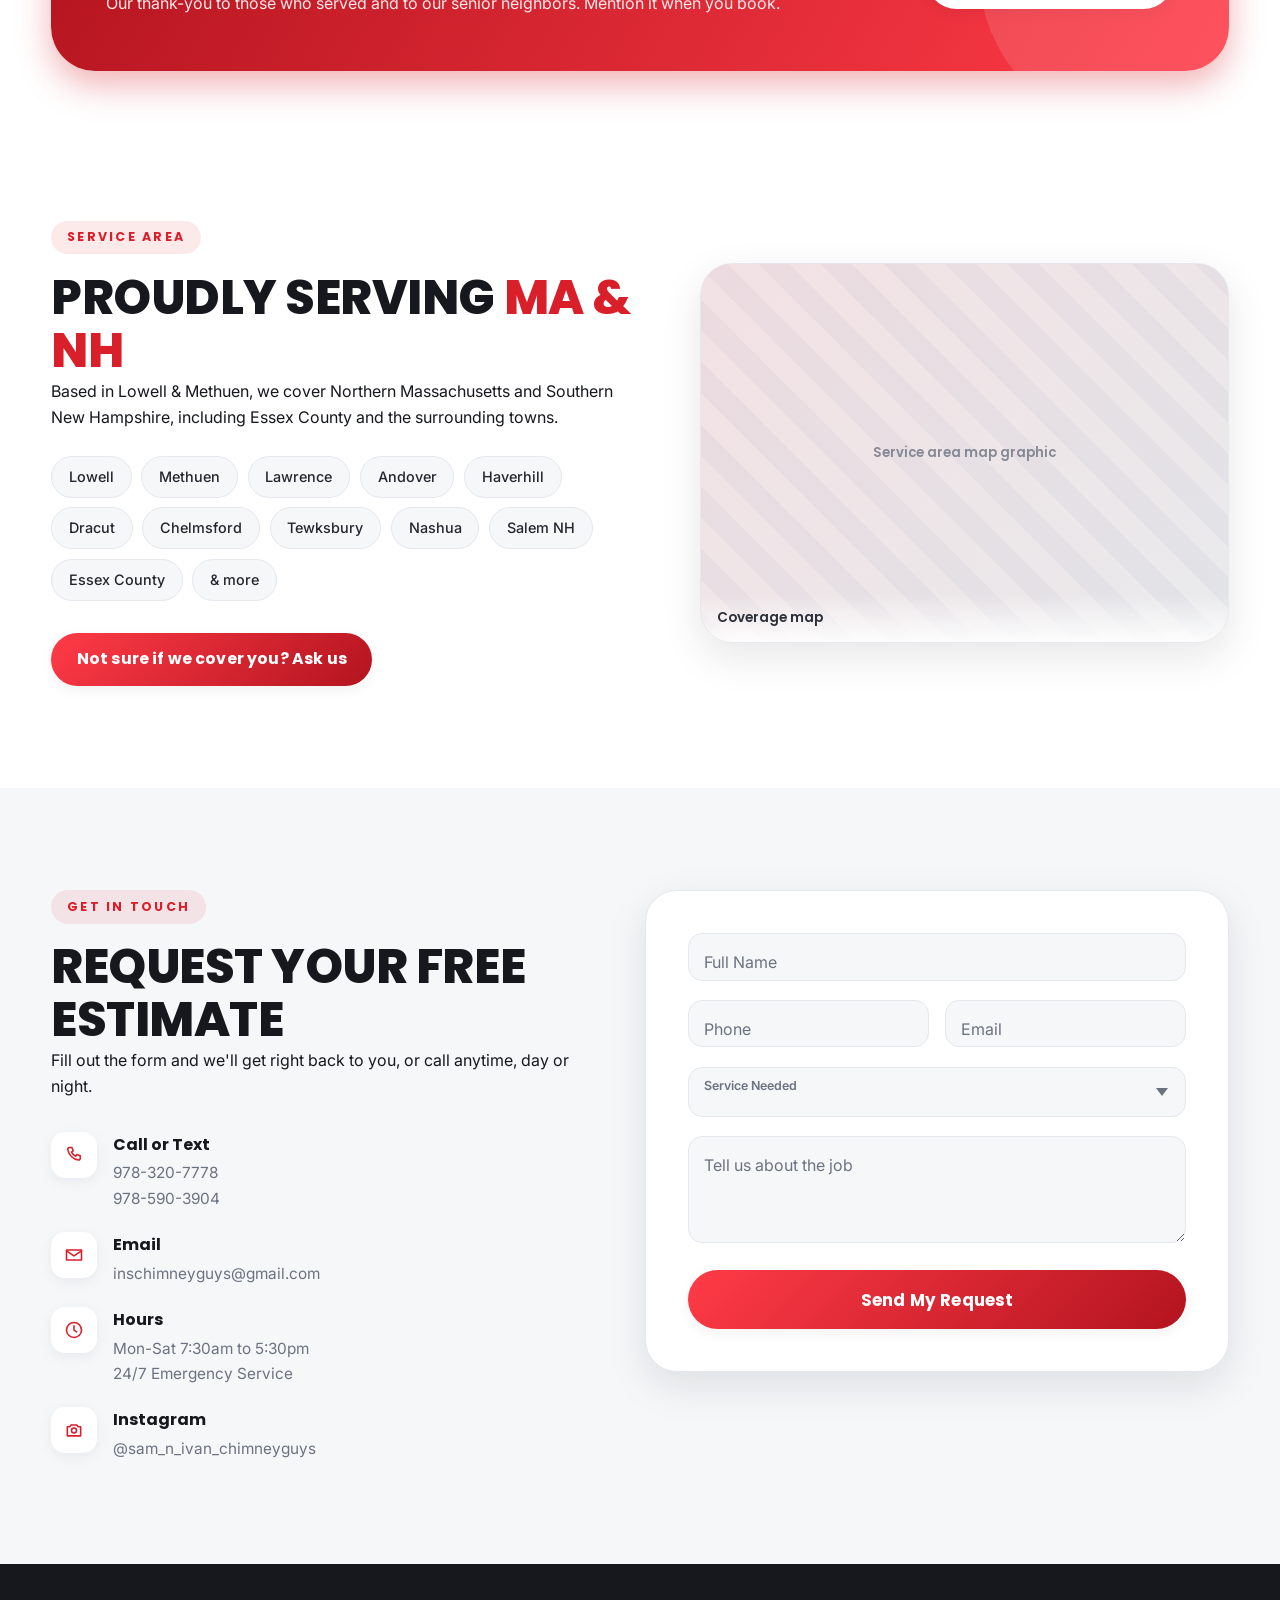
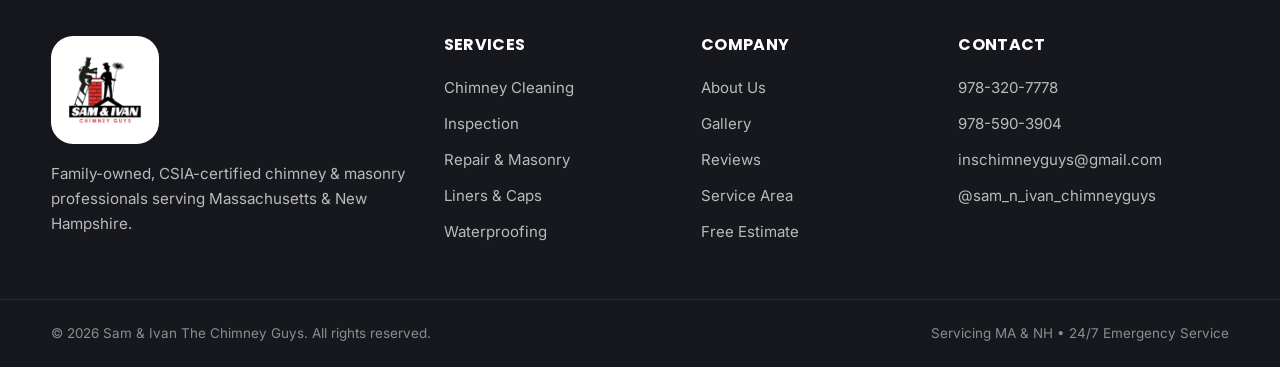
==== commit 54cbfad9: "Replace all emoji with a custom red/black themed SVG icon set Built a cohesive inline SVG icon sprit" ====
--- a/index.html
+++ b/index.html
@@ -8,9 +8,25 @@
   <link rel="preconnect" href="https://fonts.googleapis.com" />
   <link rel="preconnect" href="https://fonts.gstatic.com" crossorigin />
   <link href="https://fonts.googleapis.com/css2?family=Poppins:wght@400;500;600;700;800;900&family=Inter:wght@400;500;600;700&display=swap" rel="stylesheet" />
-  <link rel="stylesheet" href="styles.css?v=6" />
+  <link rel="stylesheet" href="styles.css?v=7" />
 </head>
 <body>
+
+  <!-- ===== ICON SPRITE (themed, replaces emoji) ===== -->
+  <svg class="svg-sprite" aria-hidden="true" focusable="false" xmlns="http://www.w3.org/2000/svg"><defs>
+    <symbol id="i-home" viewBox="0 0 24 24"><path d="M4 11l8-7 8 7"/><path d="M6 9.5V20h12V9.5"/><path d="M10 20v-5h4v5"/></symbol>
+    <symbol id="i-heat" viewBox="0 0 24 24"><path d="M7 16c-.9-1 .7-2 0-3.4M12 16c-.9-1 .7-2 0-3.4M17 16c-.9-1 .7-2 0-3.4"/><path d="M5 20h14"/></symbol>
+    <symbol id="i-grain" viewBox="0 0 24 24"><path d="M12 21V8"/><path d="M12 12c-2.4-.6-3.6-2.4-3-4.8 2.4.6 3.6 2.4 3 4.8z"/><path d="M12 12c2.4-.6 3.6-2.4 3-4.8-2.4.6-3.6 2.4-3 4.8z"/><path d="M12 17c-2.4-.6-3.6-2.4-3-4.8 2.4.6 3.6 2.4 3 4.8z"/><path d="M12 17c2.4-.6 3.6-2.4 3-4.8-2.4.6-3.6 2.4-3 4.8z"/></symbol>
+    <symbol id="i-stone" viewBox="0 0 24 24"><path d="M3 18l5.5-8.5 3.5 4.5 3-5L21 18z"/></symbol>
+    <symbol id="i-log" viewBox="0 0 24 24"><path d="M6 7h9a5 5 0 0 1 0 10H6a5 5 0 0 1 0-10z"/><path d="M15 7a5 5 0 0 1 0 10M15 9.5a2.5 2.5 0 0 1 0 5"/></symbol>
+    <symbol id="i-check" viewBox="0 0 24 24"><circle cx="12" cy="12" r="9"/><path d="M8 12l3 3 5-6"/></symbol>
+    <symbol id="i-clock" viewBox="0 0 24 24"><circle cx="12" cy="12" r="9"/><path d="M12 7v5.2l3.2 2"/></symbol>
+    <symbol id="i-hands" viewBox="0 0 24 24"><path d="M3 9l4-2.5 5 3 5-3L21 9v5l-3 1.5-3.5-2.5"/><path d="M12 10l-2 1.5"/><path d="M9 12l-2 1.5"/><path d="M8 15l-1.5 1"/></symbol>
+    <symbol id="i-sparkle" viewBox="0 0 24 24"><path d="M11 3l1.7 4.6L17 9l-4.3 1.4L11 15l-1.7-4.6L5 9l4.3-1.4z"/><path d="M18 14l.8 2.2L21 17l-2.2.8L18 20l-.8-2.2L15 17l2.2-.8z"/></symbol>
+    <symbol id="i-phone" viewBox="0 0 24 24"><path d="M6.5 3h3l1.5 4-2 1.5a11 11 0 0 0 5 5l1.5-2 4 1.5v3a2 2 0 0 1-2.2 2A16 16 0 0 1 4.5 5.2 2 2 0 0 1 6.5 3z"/></symbol>
+    <symbol id="i-mail" viewBox="0 0 24 24"><path d="M3 6h18v12H3z"/><path d="M3 7l9 6 9-6"/></symbol>
+    <symbol id="i-camera" viewBox="0 0 24 24"><path d="M4 8h3l1.4-2h7L17 8h3v11H4z"/><circle cx="12" cy="12.5" r="3"/></symbol>
+  </defs></svg>
 
   <!-- ===== TOP UTILITY BAR ===== -->
   <div class="topbar" id="topbar">
@@ -327,11 +343,11 @@
           <p class="section__sub">The same certified crew handles the rest of your home's masonry and venting needs.</p>
         </div>
         <div class="pills">
-          <a href="services/foundation-waterproofing-repair.html" class="pill reveal"><span class="pill__ico">🏠</span> Foundation Waterproofing &amp; Repair</a>
-          <a href="services/heating-system-liner-services.html" class="pill reveal"><span class="pill__ico">♨️</span> Heating System Liner Services</a>
-          <a href="services/pellet-stove-cleaning-installation.html" class="pill reveal"><span class="pill__ico">🌾</span> Pellet Stove Cleaning &amp; Install</a>
-          <a href="services/stone-wall-repair.html" class="pill reveal"><span class="pill__ico">🪨</span> Stone Wall Repair</a>
-          <a href="services/wood-stove-cleaning-installation.html" class="pill reveal"><span class="pill__ico">🪵</span> Wood Stove Cleaning &amp; Install</a>
+          <a href="services/foundation-waterproofing-repair.html" class="pill reveal"><span class="pill__ico"><svg class="ico-svg"><use href="#i-home"></use></svg></span> Foundation Waterproofing &amp; Repair</a>
+          <a href="services/heating-system-liner-services.html" class="pill reveal"><span class="pill__ico"><svg class="ico-svg"><use href="#i-heat"></use></svg></span> Heating System Liner Services</a>
+          <a href="services/pellet-stove-cleaning-installation.html" class="pill reveal"><span class="pill__ico"><svg class="ico-svg"><use href="#i-grain"></use></svg></span> Pellet Stove Cleaning &amp; Install</a>
+          <a href="services/stone-wall-repair.html" class="pill reveal"><span class="pill__ico"><svg class="ico-svg"><use href="#i-stone"></use></svg></span> Stone Wall Repair</a>
+          <a href="services/wood-stove-cleaning-installation.html" class="pill reveal"><span class="pill__ico"><svg class="ico-svg"><use href="#i-log"></use></svg></span> Wood Stove Cleaning &amp; Install</a>
         </div>
       </div>
     </section>
@@ -345,19 +361,19 @@
         </div>
         <div class="why__grid">
           <div class="why__item reveal">
-            <div class="why__ico">✅</div><h3>Certified &amp; Insured</h3>
+            <div class="why__ico"><svg class="ico-svg"><use href="#i-check"></use></svg></div><h3>Certified &amp; Insured</h3>
             <p>CSIA-certified, fully insured, and every job backed by our workmanship guarantee.</p>
           </div>
           <div class="why__item reveal">
-            <div class="why__ico">🕑</div><h3>24/7 Emergency Service</h3>
+            <div class="why__ico"><svg class="ico-svg"><use href="#i-clock"></use></svg></div><h3>24/7 Emergency Service</h3>
             <p>Available 365 days a year for the moments that just can't wait.</p>
           </div>
           <div class="why__item reveal">
-            <div class="why__ico">🤝</div><h3>Honest &amp; Upfront</h3>
+            <div class="why__ico"><svg class="ico-svg"><use href="#i-hands"></use></svg></div><h3>Honest &amp; Upfront</h3>
             <p>Clear estimates, fair pricing, and no surprise fees, ever.</p>
           </div>
           <div class="why__item reveal">
-            <div class="why__ico">🧼</div><h3>Clean, Respectful Work</h3>
+            <div class="why__ico"><svg class="ico-svg"><use href="#i-sparkle"></use></svg></div><h3>Clean, Respectful Work</h3>
             <p>We protect your home and leave every workspace as tidy as we found it.</p>
           </div>
         </div>
@@ -451,19 +467,19 @@
           <p>Fill out the form and we'll get right back to you, or call anytime, day or night.</p>
           <ul class="contact__list">
             <li>
-              <span class="contact__ico">📞</span>
+              <span class="contact__ico"><svg class="ico-svg"><use href="#i-phone"></use></svg></span>
               <div><strong>Call or Text</strong><a href="tel:19783207778">978-320-7778</a><a href="tel:19785903904">978-590-3904</a></div>
             </li>
             <li>
-              <span class="contact__ico">✉️</span>
+              <span class="contact__ico"><svg class="ico-svg"><use href="#i-mail"></use></svg></span>
               <div><strong>Email</strong><a href="mailto:inschimneyguys@gmail.com">inschimneyguys@gmail.com</a></div>
             </li>
             <li>
-              <span class="contact__ico">🕑</span>
+              <span class="contact__ico"><svg class="ico-svg"><use href="#i-clock"></use></svg></span>
               <div><strong>Hours</strong><span>Mon-Sat 7:30am to 5:30pm</span><span>24/7 Emergency Service</span></div>
             </li>
             <li>
-              <span class="contact__ico">📸</span>
+              <span class="contact__ico"><svg class="ico-svg"><use href="#i-camera"></use></svg></span>
               <div><strong>Instagram</strong><a href="https://instagram.com/sam_n_ivan_chimneyguys" target="_blank" rel="noopener">@sam_n_ivan_chimneyguys</a></div>
             </li>
           </ul>
@@ -557,6 +573,6 @@
     <svg viewBox="0 0 24 24" class="ico"><path d="M6.6 10.8a15.5 15.5 0 006.6 6.6l2.2-2.2a1 1 0 011-.24 11.3 11.3 0 003.5.56 1 1 0 011 1V20a1 1 0 01-1 1A17 17 0 013 4a1 1 0 011-1h3.5a1 1 0 011 1 11.3 11.3 0 00.56 3.5 1 1 0 01-.24 1z"/></svg>
   </a>
 
-  <script src="script.js?v=6"></script>
+  <script src="script.js?v=7"></script>
 </body>
 </html>
--- a/styles.css
+++ b/styles.css
@@ -52,6 +52,14 @@
 .container { width: min(var(--container), 92%); margin-inline: auto; }
 .text-red { color: var(--red); }
 .ico { width: 1em; height: 1em; fill: currentColor; flex: none; }
+
+/* Custom themed icon set (replaces emoji) */
+.ico-svg {
+  width: 1em; height: 1em; display: inline-block; vertical-align: middle;
+  fill: none; stroke: currentColor; stroke-width: 1.9;
+  stroke-linecap: round; stroke-linejoin: round;
+}
+.svg-sprite { position: absolute; width: 0; height: 0; overflow: hidden; }
 
 /* ---------- Buttons ---------- */
 .btn {
@@ -373,6 +381,10 @@
 /* ============================================================
    Related (pills)
    ============================================================ */
+/* Icon color contexts */
+.ico-badge, .why__ico, .contact__ico, .pill__ico { color: var(--red); }
+.pill:hover .pill__ico { color: #fff; }
+
 .pills { display: flex; flex-wrap: wrap; gap: 1rem; justify-content: center; }
 .pill {
   display: inline-flex; align-items: center; gap: .7rem; font-family: var(--font-head); font-weight: 600;
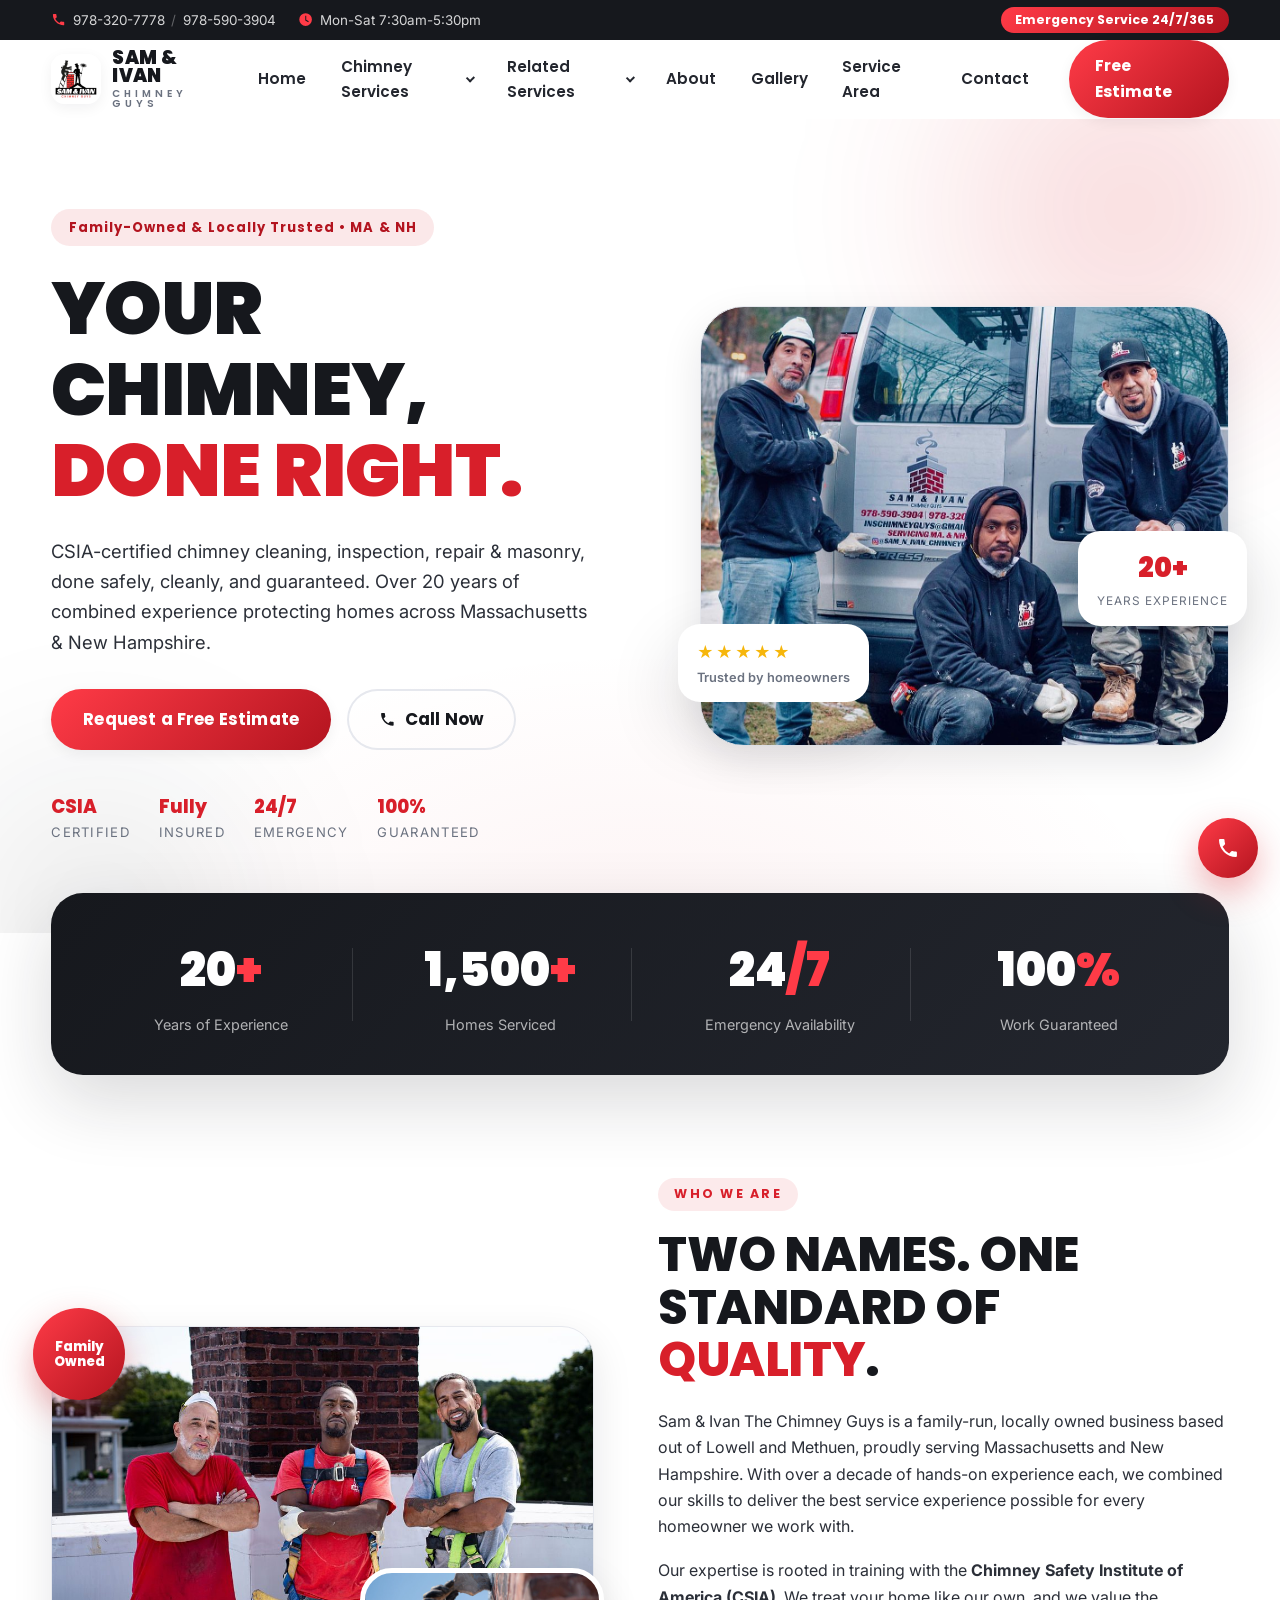
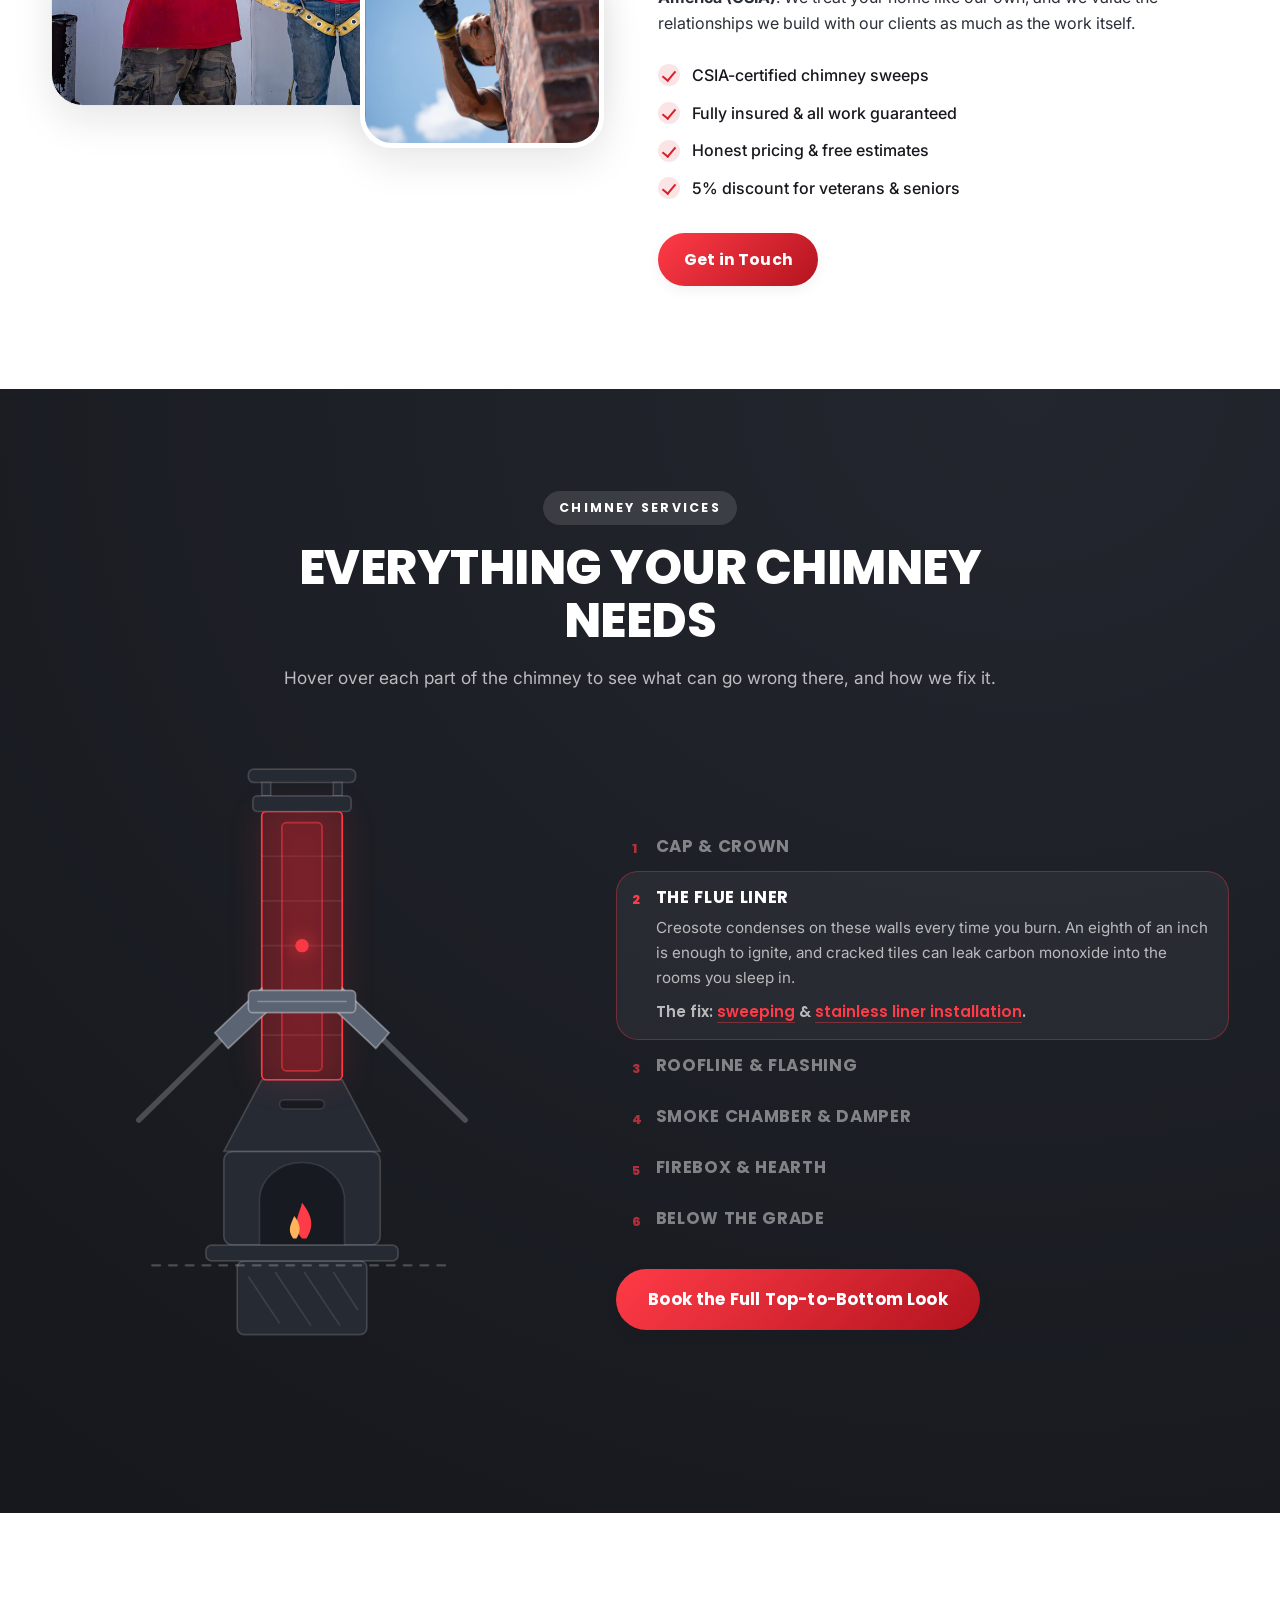
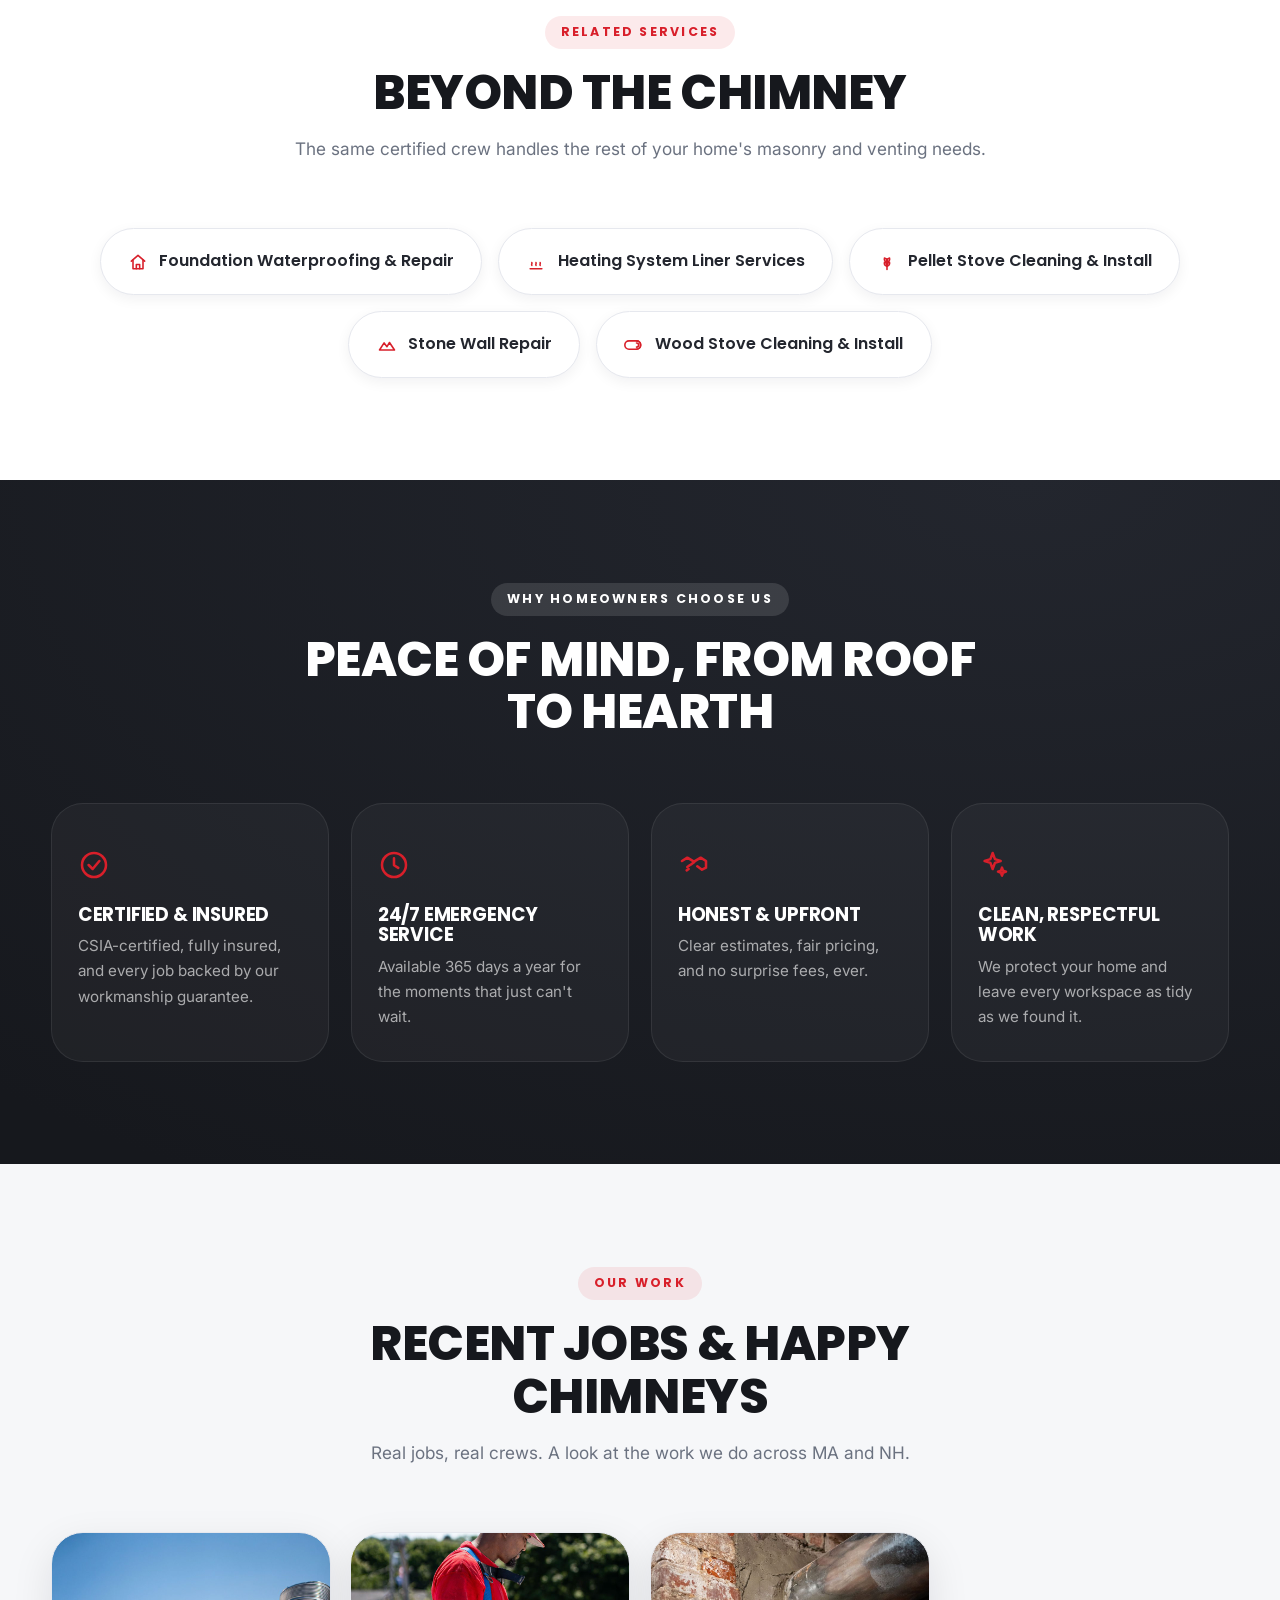
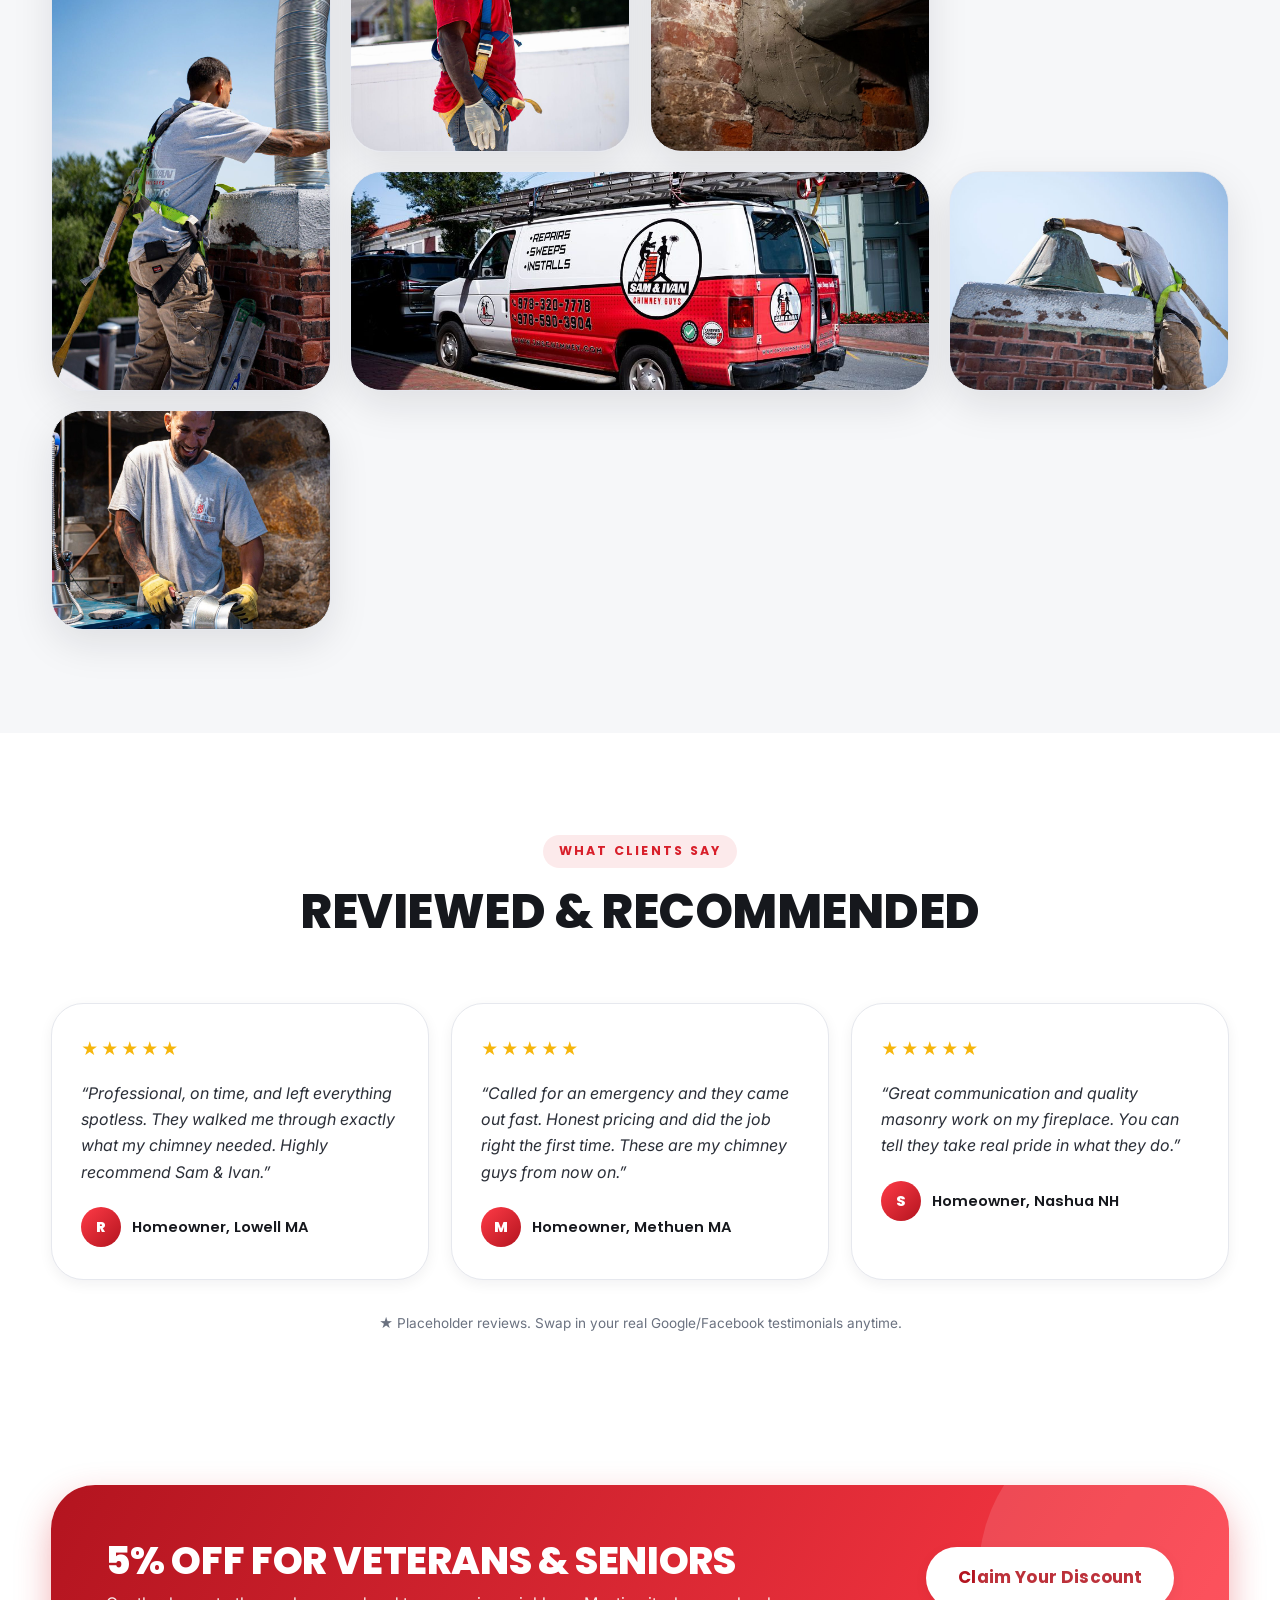
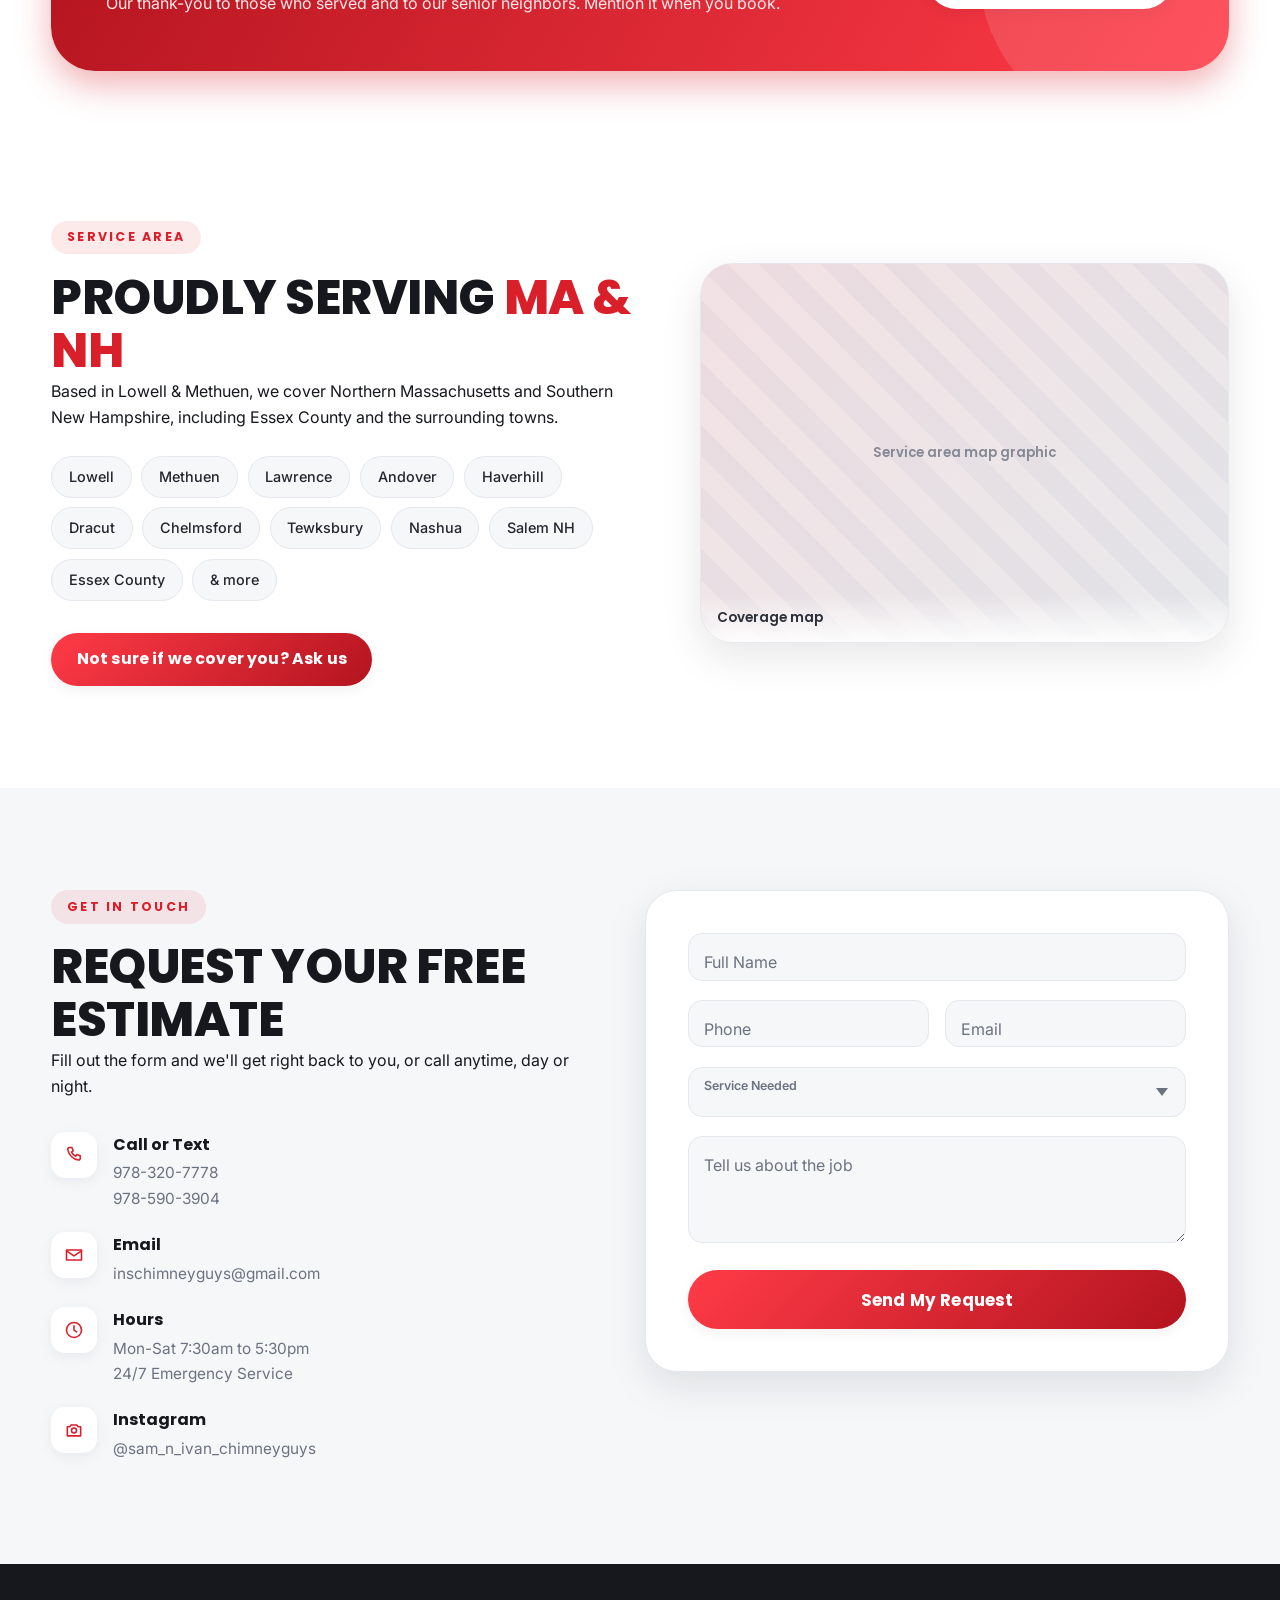
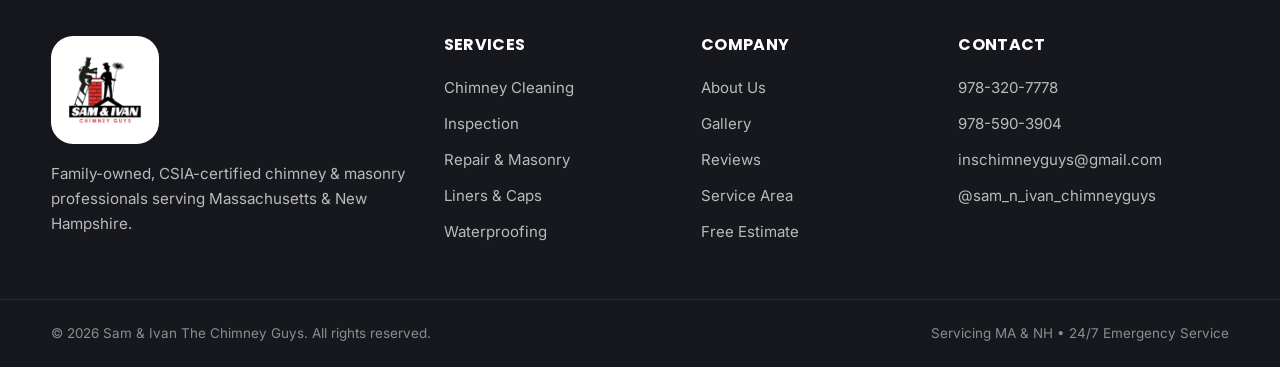
==== commit d21a3431: "Add real shoot photos to About, Gallery, and all 13 service page heroes Fill empty placeholders with" ====
--- a/index.html
+++ b/index.html
@@ -168,11 +168,11 @@
     <section class="about section" id="about">
       <div class="container about__grid">
         <div class="about__media reveal">
-          <div class="image-frame about__img-main" data-photo="Team photo (the crew by the van)">
-            <span class="frame__label">Meet the crew</span>
-          </div>
-          <div class="image-frame about__img-sub" data-photo="Action shot / detail work">
-            <span class="frame__label">On the job</span>
+          <div class="image-frame about__img-main" data-photo="Team photo (the crew by the van)"
+               style="background-image:url('images/about-crew.jpg'); background-size:cover; background-position:center;">
+          </div>
+          <div class="image-frame about__img-sub" data-photo="Action shot / detail work"
+               style="background-image:url('images/about-action.jpg'); background-size:cover; background-position:center;">
           </div>
           <div class="about__stamp">
             <span>Family<br />Owned</span>
@@ -386,15 +386,15 @@
         <div class="section__head reveal">
           <span class="eyebrow">Our Work</span>
           <h2 class="section__title">Recent jobs &amp; happy chimneys</h2>
-          <p class="section__sub">Fresh photos coming soon. This gallery updates after our next shoot.</p>
+          <p class="section__sub">Real jobs, real crews. A look at the work we do across MA and NH.</p>
         </div>
         <div class="gallery__grid">
-          <div class="image-frame gallery__item gallery__item--tall reveal" data-photo="Before / after job"><span class="frame__label">Photo coming soon</span></div>
-          <div class="image-frame gallery__item reveal" data-photo="Roof work"><span class="frame__label">Photo coming soon</span></div>
-          <div class="image-frame gallery__item reveal" data-photo="Masonry detail"><span class="frame__label">Photo coming soon</span></div>
-          <div class="image-frame gallery__item gallery__item--wide reveal" data-photo="Crew / van"><span class="frame__label">Photo coming soon</span></div>
-          <div class="image-frame gallery__item reveal" data-photo="Cap install"><span class="frame__label">Photo coming soon</span></div>
-          <div class="image-frame gallery__item reveal" data-photo="Cleaning"><span class="frame__label">Photo coming soon</span></div>
+          <div class="image-frame gallery__item gallery__item--tall reveal" data-photo="Chimney reline" style="background-image:url('images/gallery-reline.jpg'); background-size:cover; background-position:center;"></div>
+          <div class="image-frame gallery__item reveal" data-photo="Roof work" style="background-image:url('images/gallery-roof.jpg'); background-size:cover; background-position:center;"></div>
+          <div class="image-frame gallery__item reveal" data-photo="Masonry detail" style="background-image:url('images/gallery-masonry.jpg'); background-size:cover; background-position:center;"></div>
+          <div class="image-frame gallery__item gallery__item--wide reveal" data-photo="Crew / van" style="background-image:url('images/gallery-van.jpg'); background-size:cover; background-position:center;"></div>
+          <div class="image-frame gallery__item reveal" data-photo="Cap install" style="background-image:url('images/gallery-cap.jpg'); background-size:cover; background-position:center;"></div>
+          <div class="image-frame gallery__item reveal" data-photo="Cleaning" style="background-image:url('images/gallery-cleaning.jpg'); background-size:cover; background-position:center;"></div>
         </div>
       </div>
     </section>
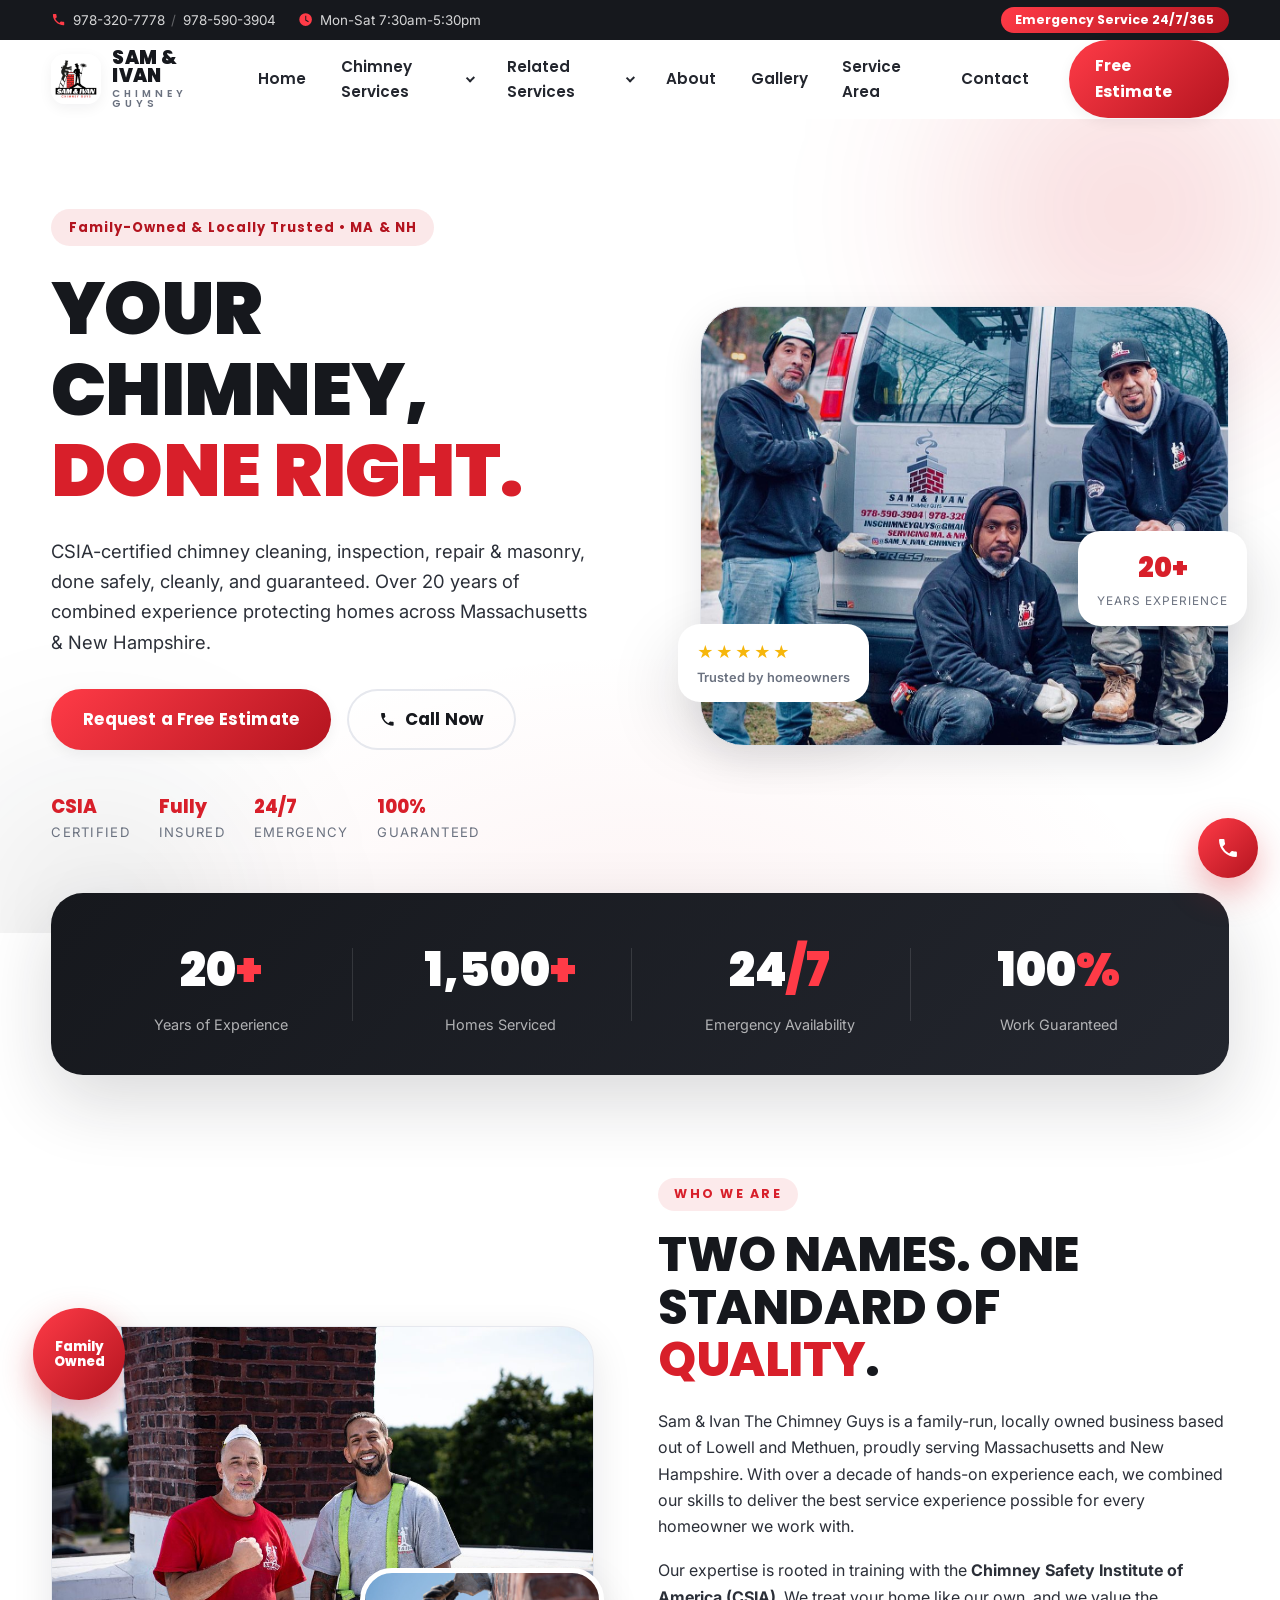
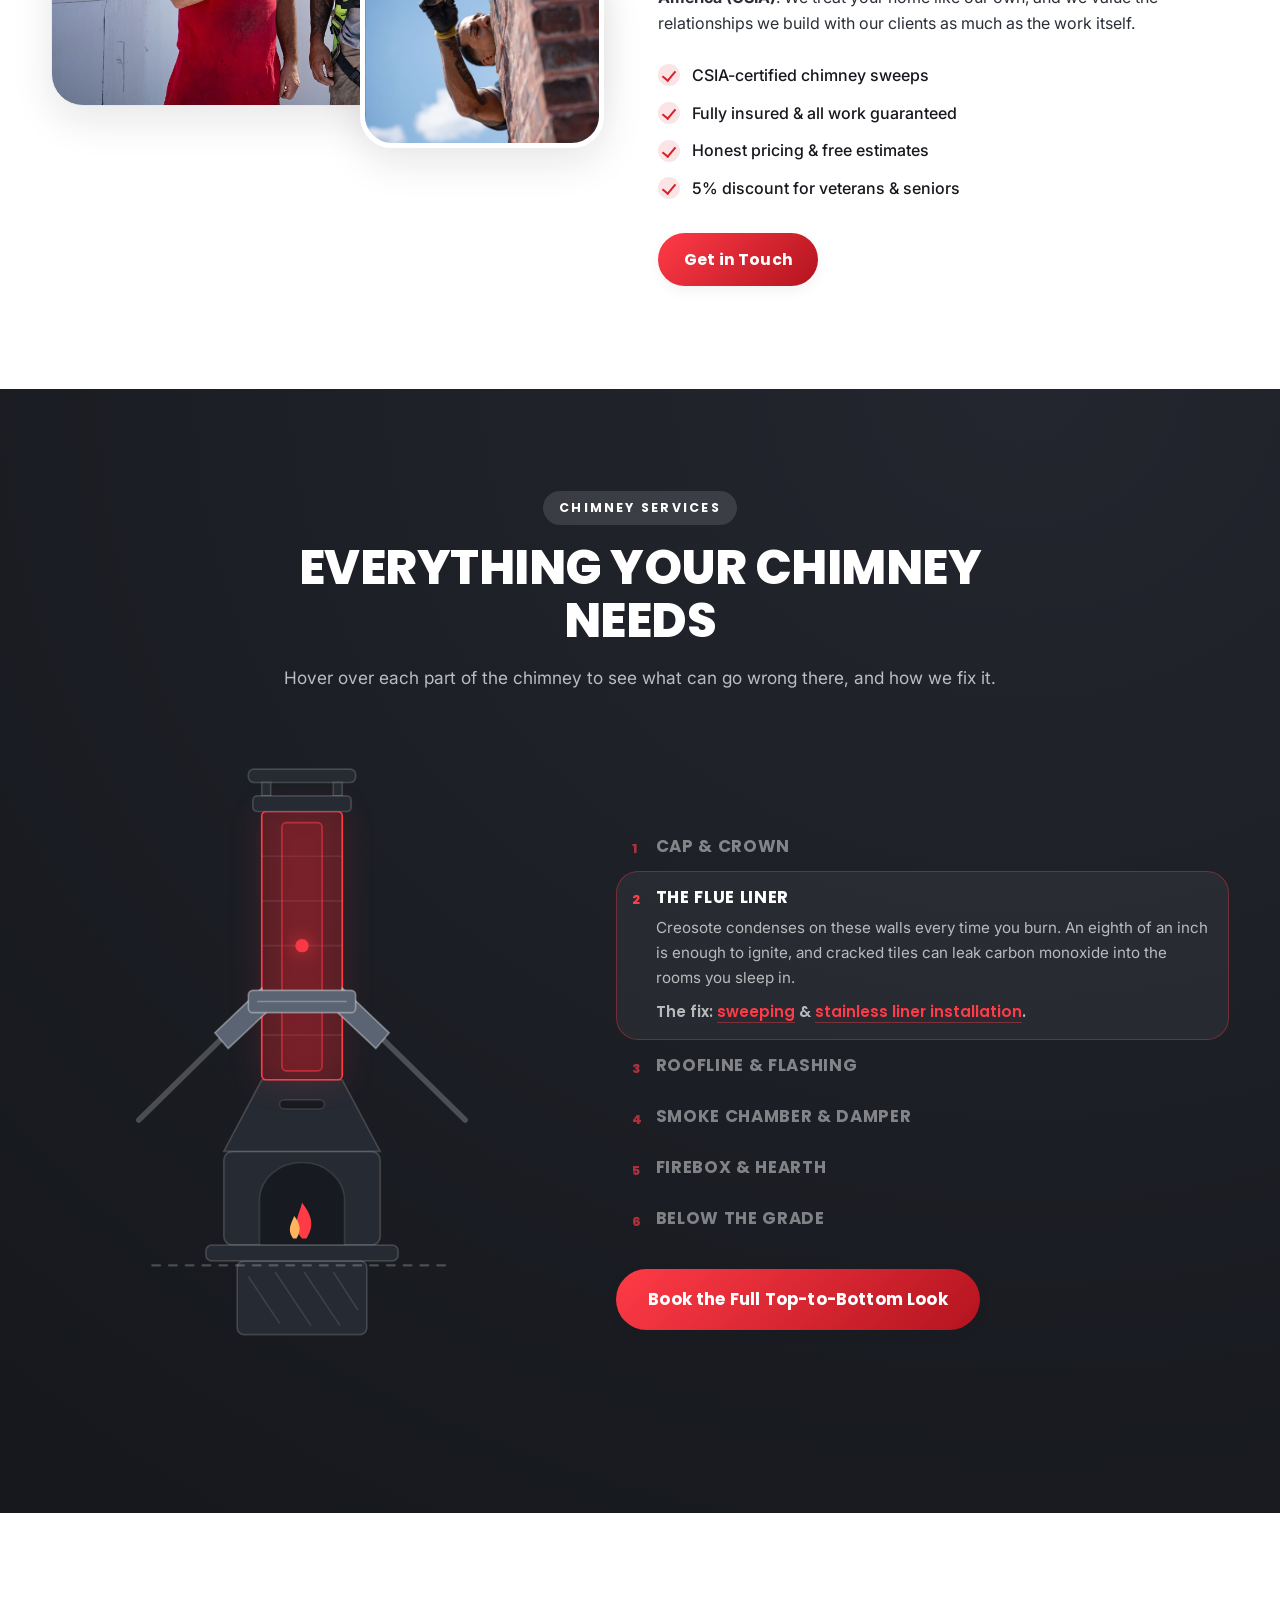
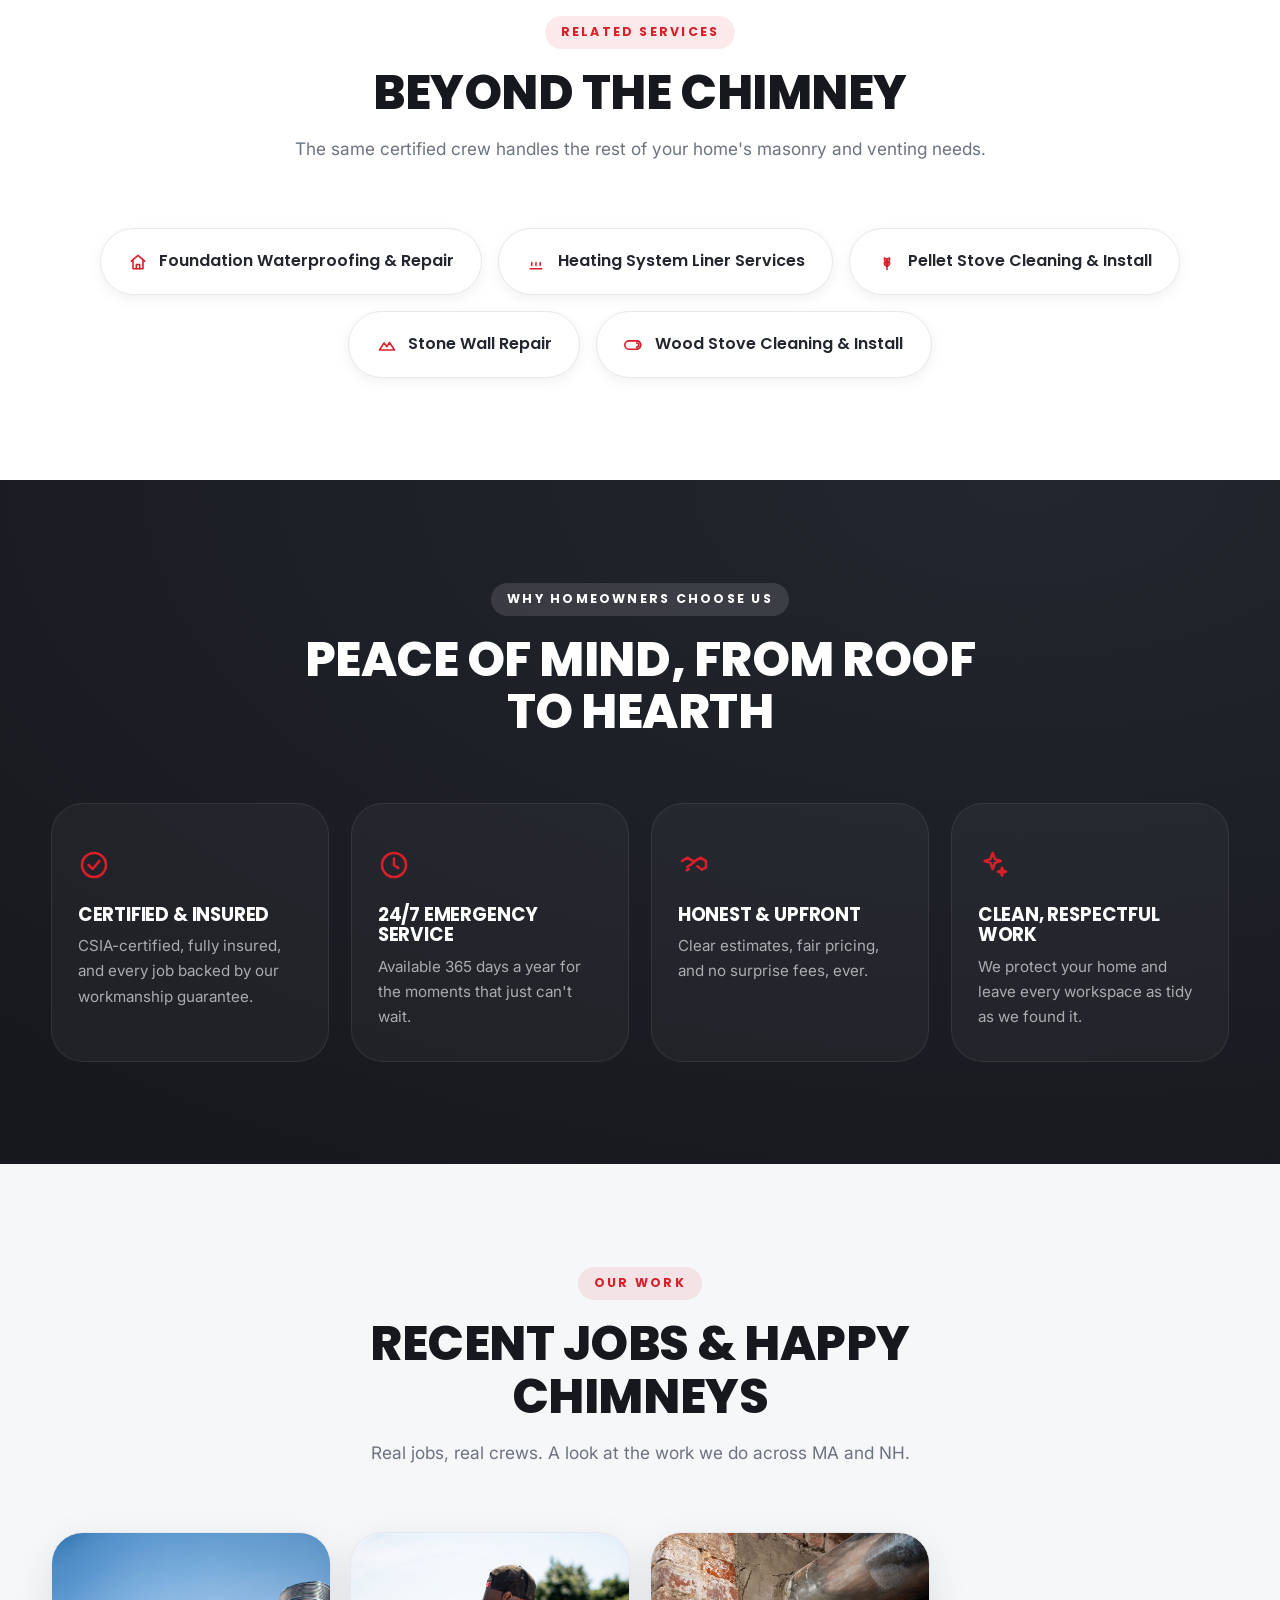
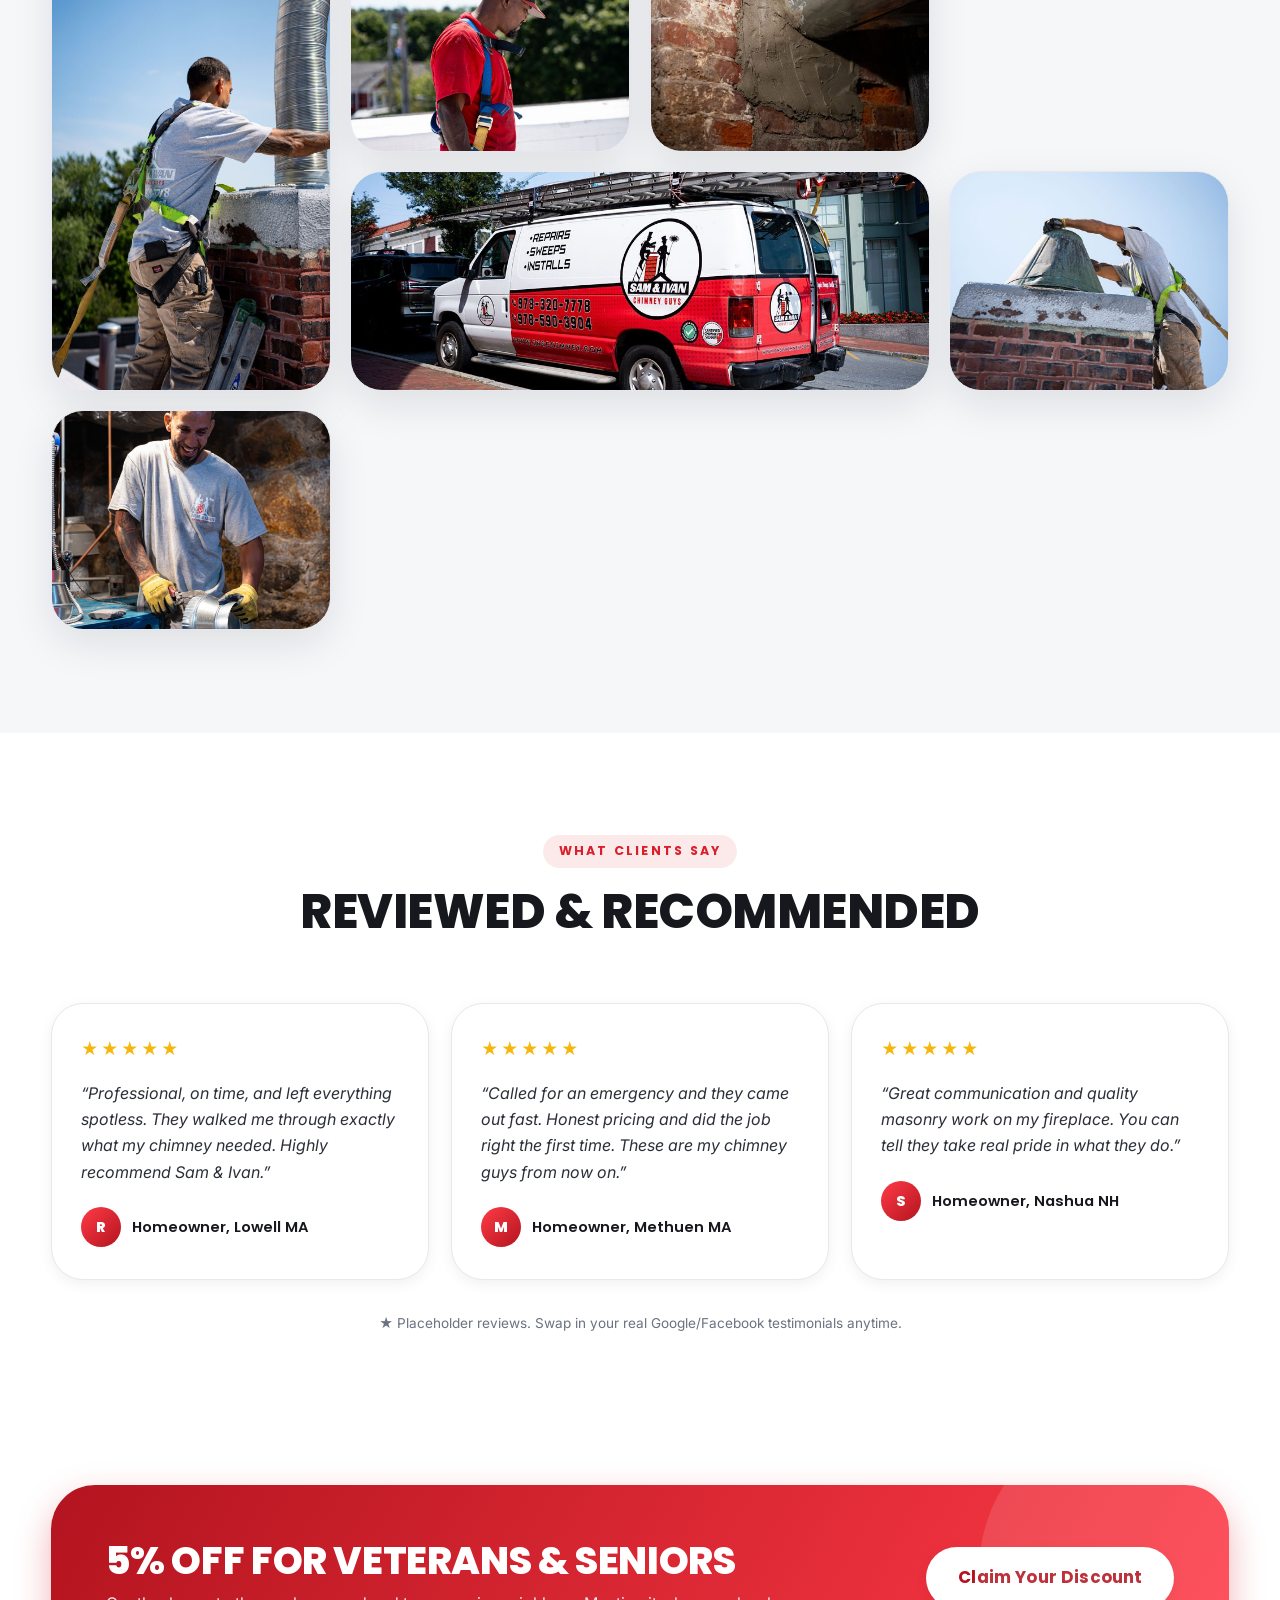
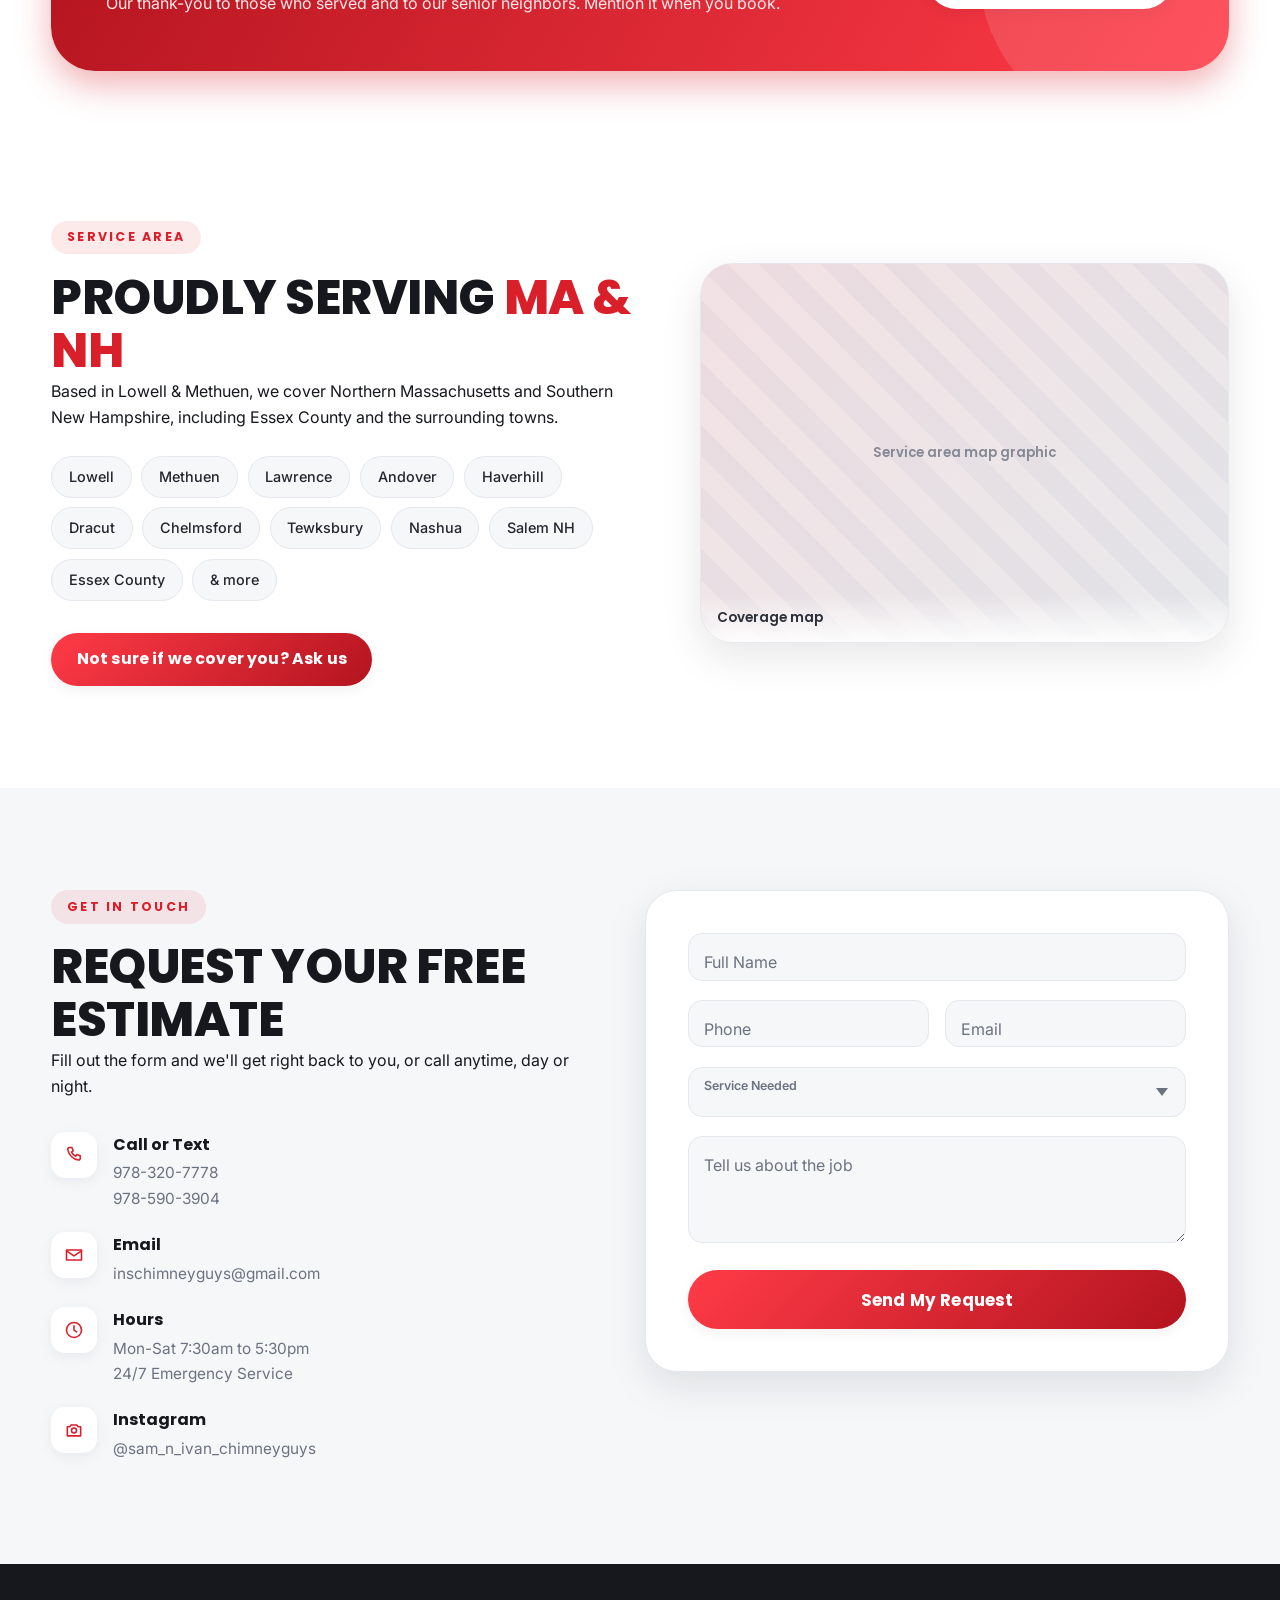
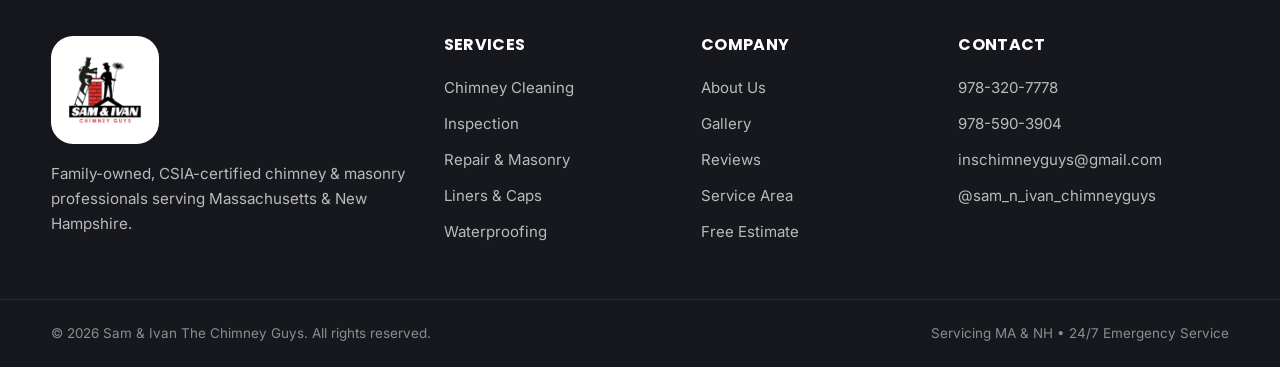
==== commit 53ccae67: "Recrop roof-work photo with headroom, rename to bust image cache Same-filename image was served stal" ====
--- a/index.html
+++ b/index.html
@@ -390,7 +390,7 @@
         </div>
         <div class="gallery__grid">
           <div class="image-frame gallery__item gallery__item--tall reveal" data-photo="Chimney reline" style="background-image:url('images/gallery-reline.jpg'); background-size:cover; background-position:center;"></div>
-          <div class="image-frame gallery__item reveal" data-photo="Roof work" style="background-image:url('images/gallery-roof.jpg'); background-size:cover; background-position:center;"></div>
+          <div class="image-frame gallery__item reveal" data-photo="Roof work" style="background-image:url('images/gallery-roof-v2.jpg'); background-size:cover; background-position:center;"></div>
           <div class="image-frame gallery__item reveal" data-photo="Masonry detail" style="background-image:url('images/gallery-masonry.jpg'); background-size:cover; background-position:center;"></div>
           <div class="image-frame gallery__item gallery__item--wide reveal" data-photo="Crew / van" style="background-image:url('images/gallery-van.jpg'); background-size:cover; background-position:center;"></div>
           <div class="image-frame gallery__item reveal" data-photo="Cap install" style="background-image:url('images/gallery-cap.jpg'); background-size:cover; background-position:center;"></div>
